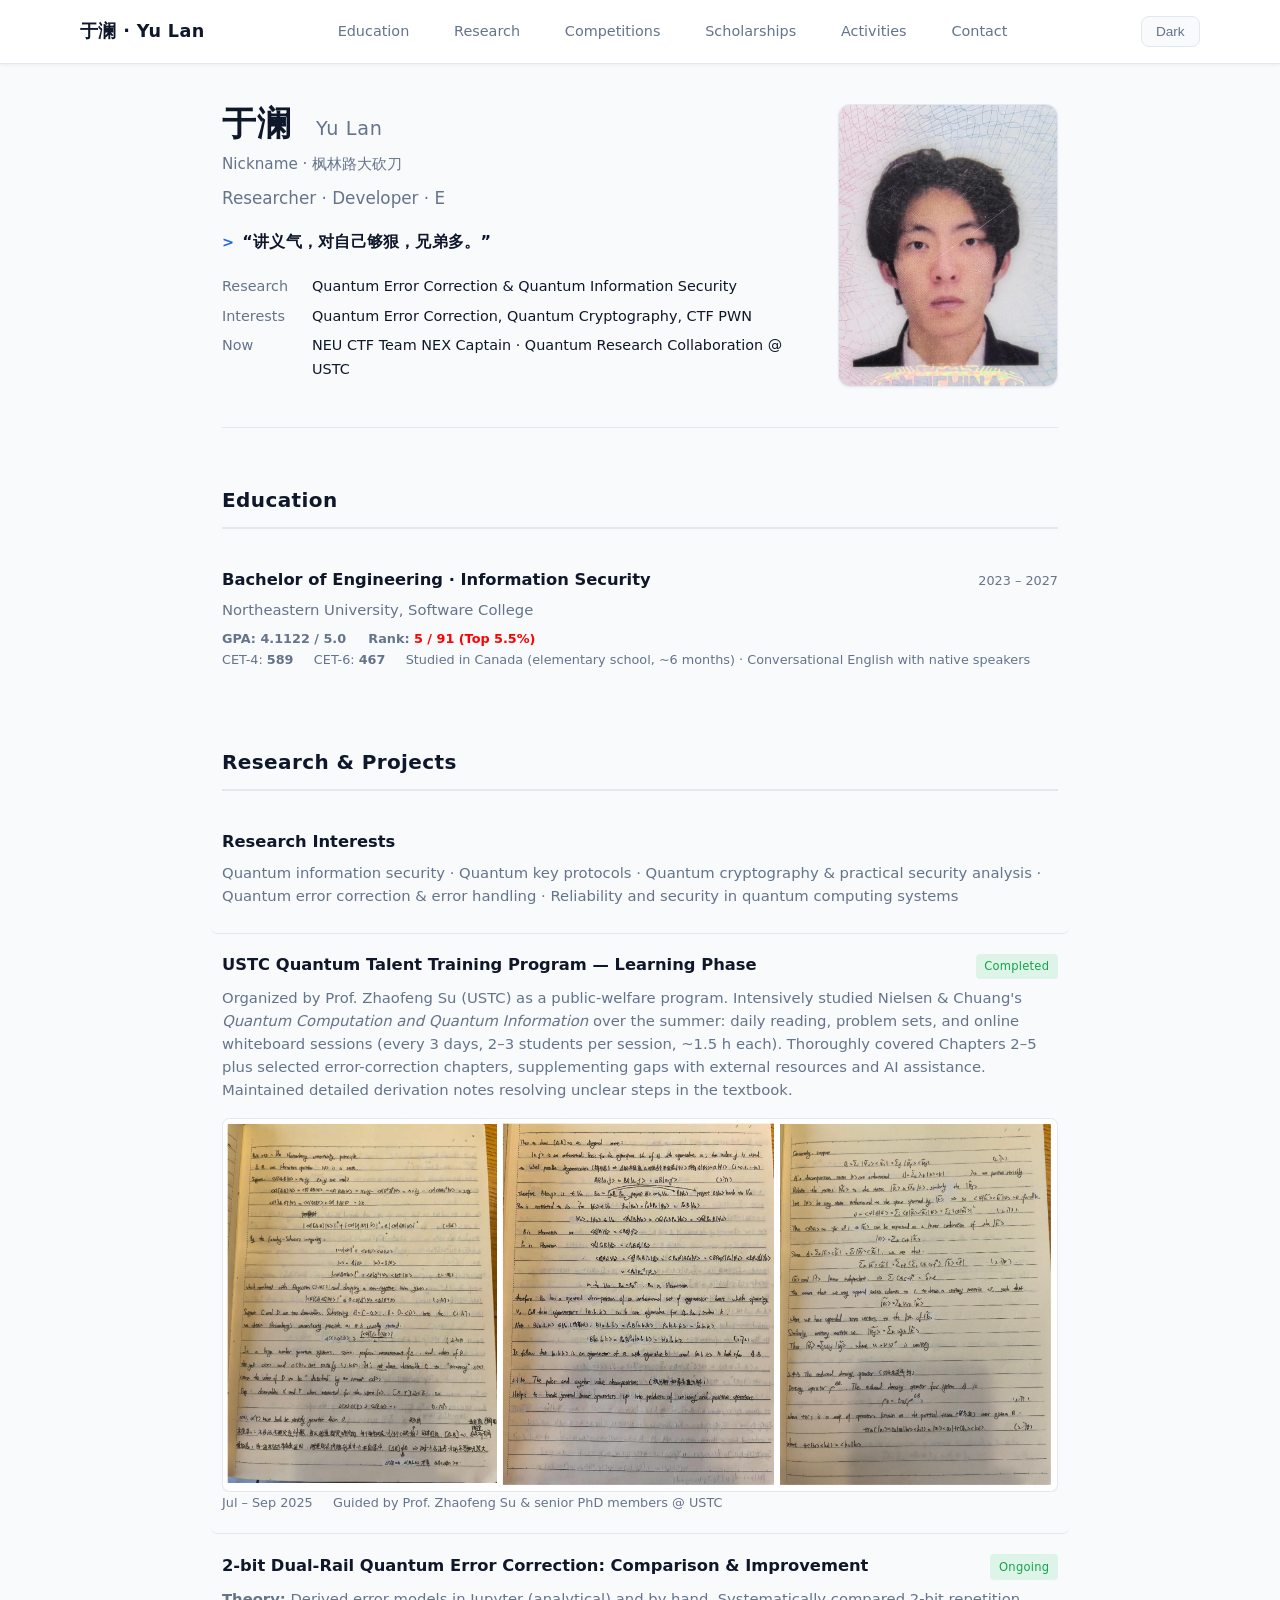
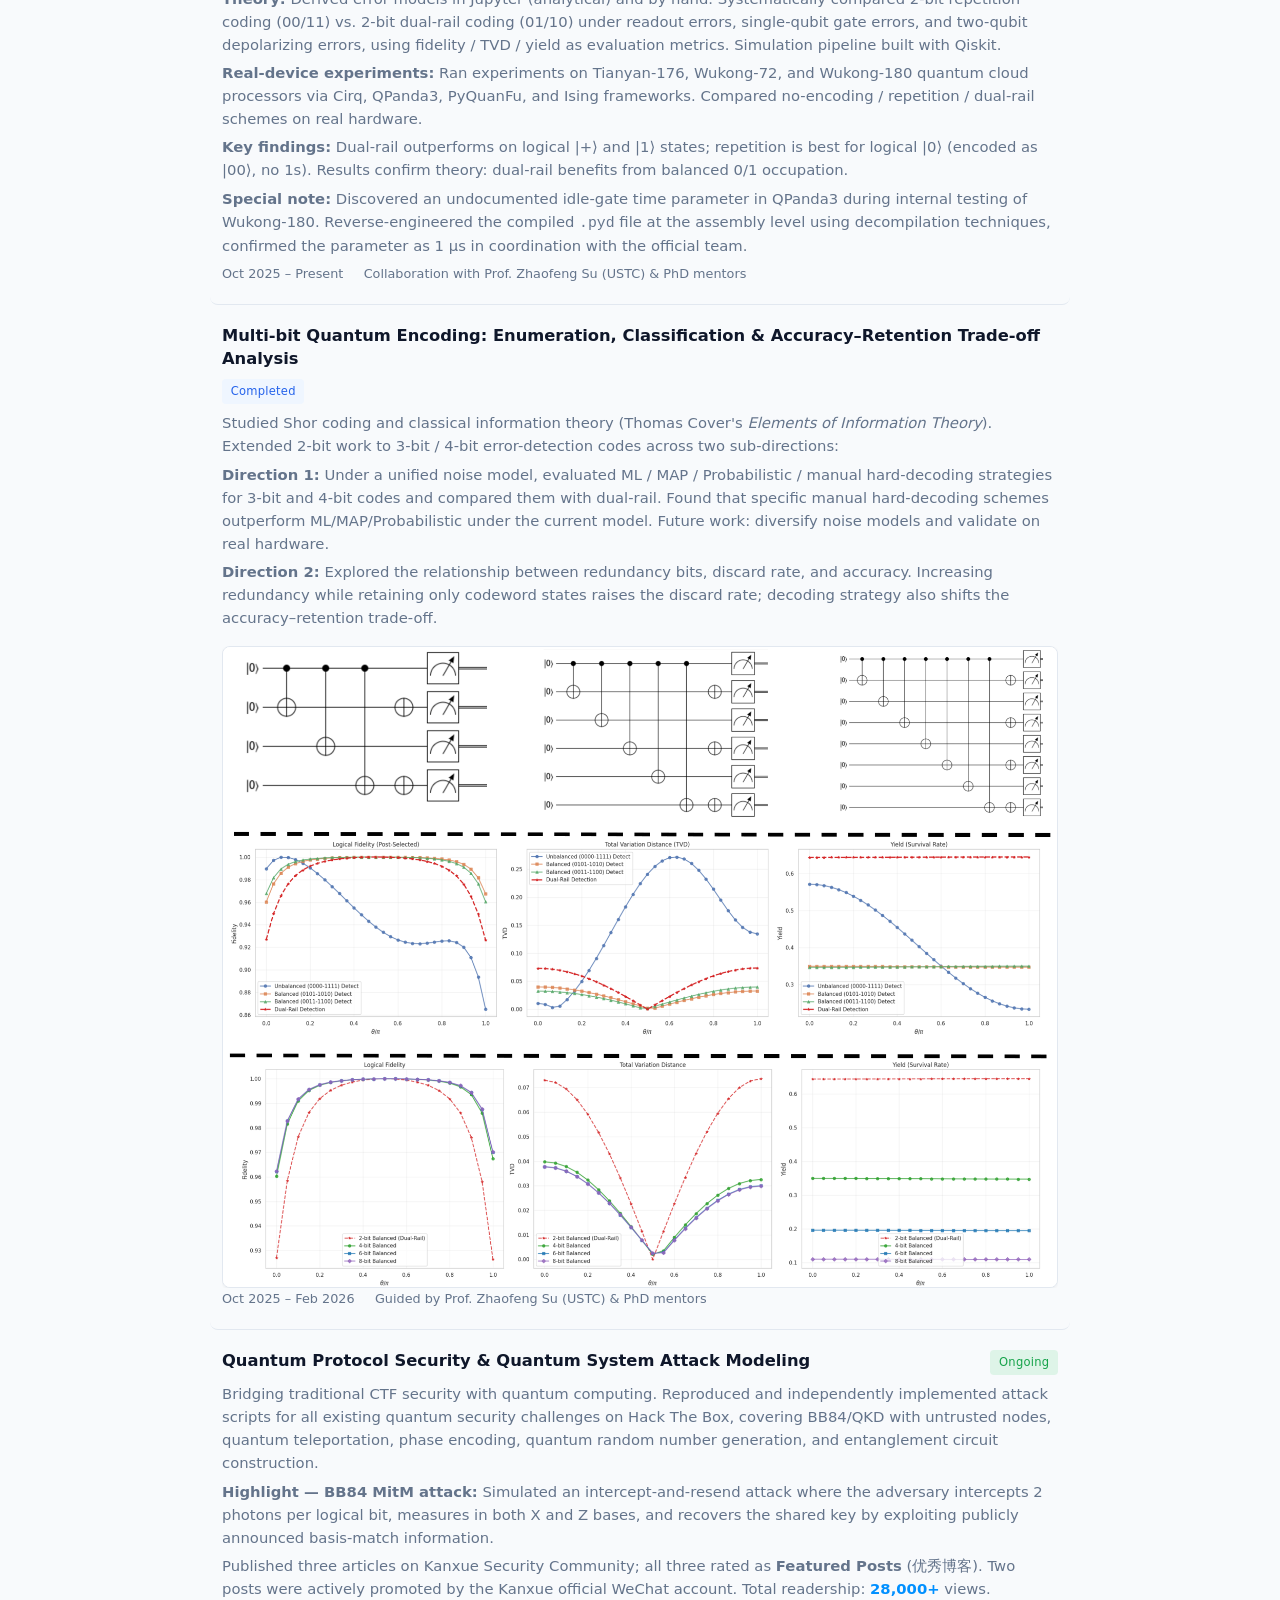
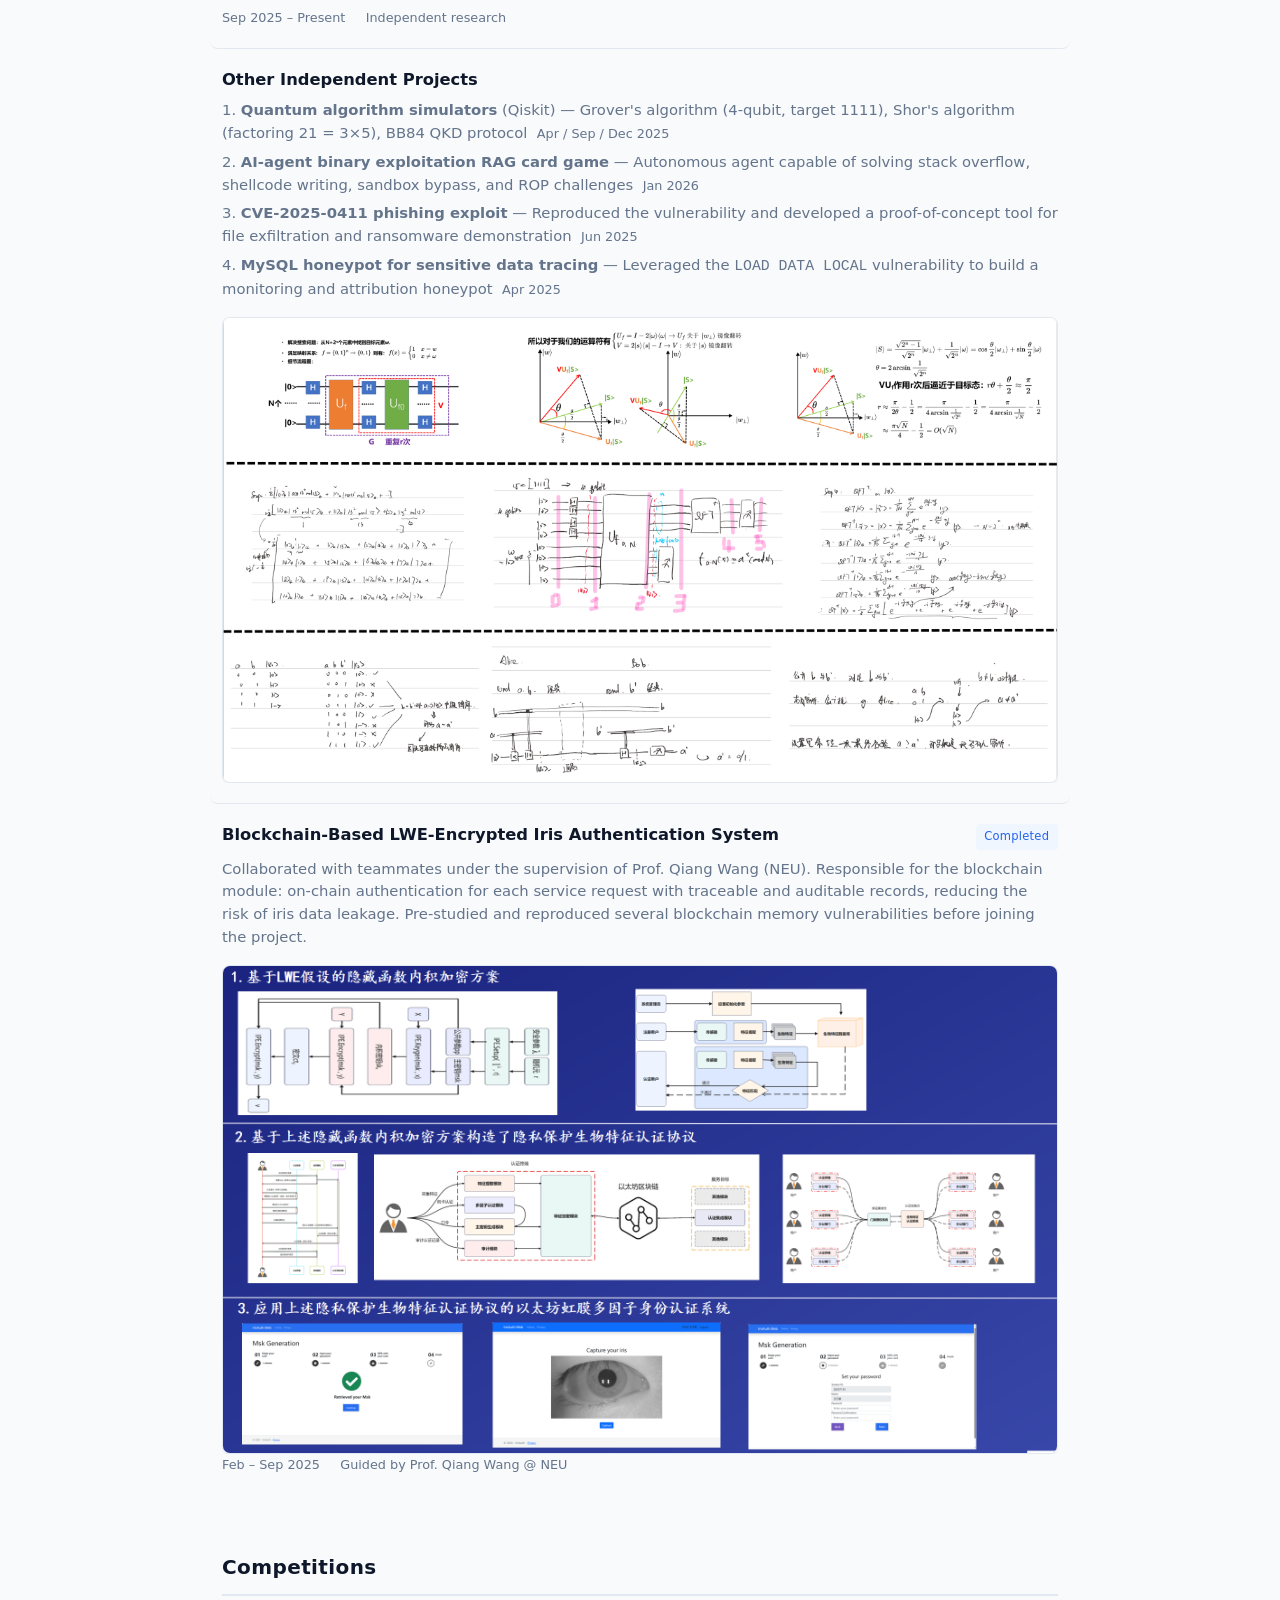
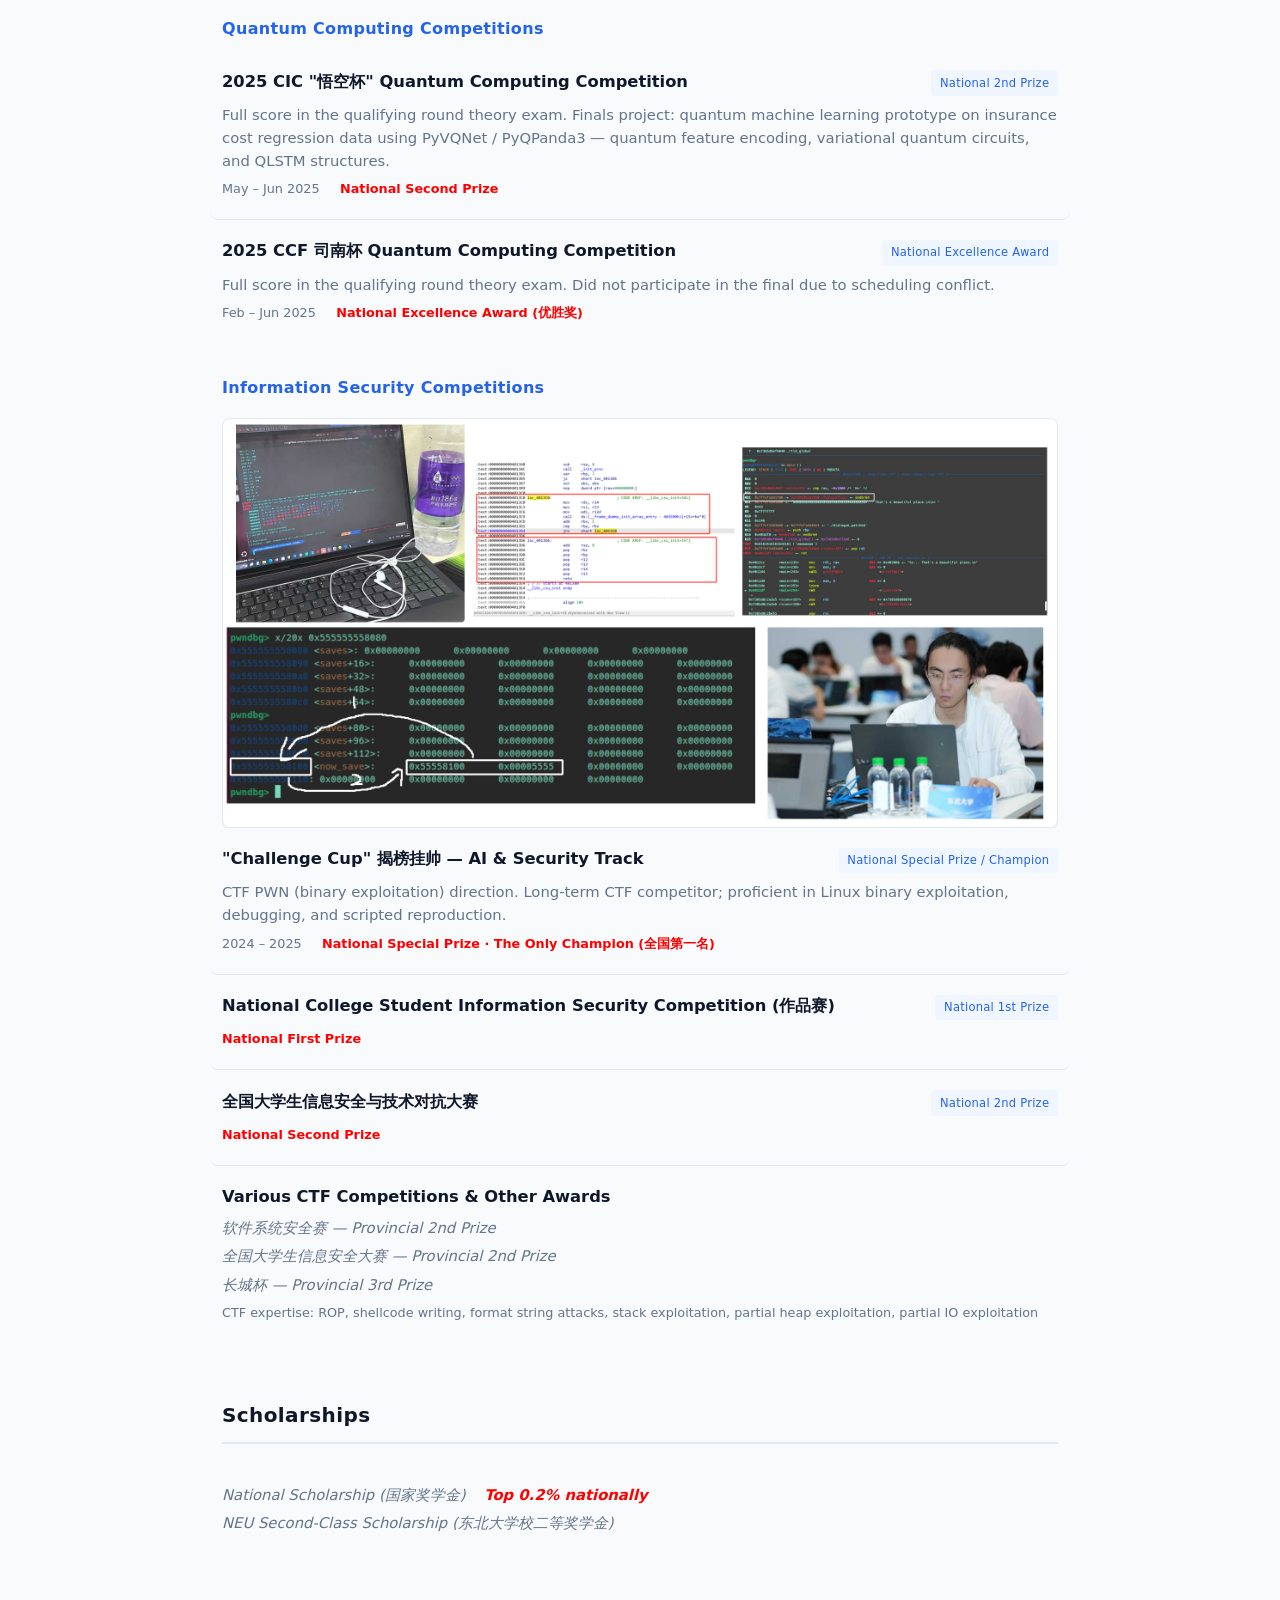
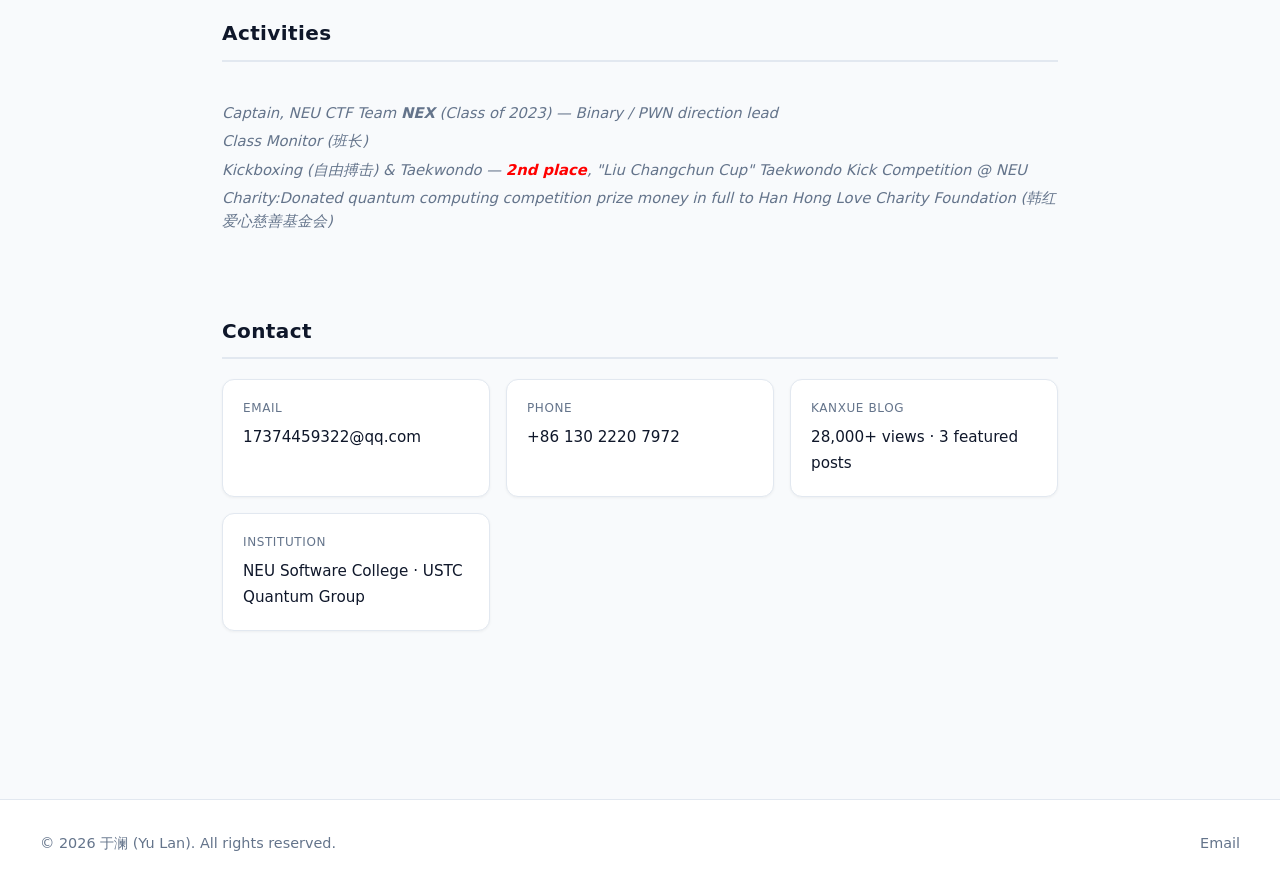
==== index.html @ d098b767 "Fix project image overflow" ====
<!DOCTYPE html>
<html lang="zh-CN" data-theme="light">
<head>
    <meta charset="UTF-8">
    <meta name="viewport" content="width=device-width, initial-scale=1.0">
    <title>Yu Lan | Academic Homepage</title>
    <link rel="stylesheet" href="styles.css?v=20260415-2">
</head>
<body>
    <nav class="site-nav">
        <div class="nav-inner">
            <a href="#home" class="nav-brand">于澜 · Yu Lan</a>
            <ul class="nav-links">
                <li><a href="#education" class="nav-link">Education</a></li>
                <li><a href="#research" class="nav-link">Research</a></li>
                <li><a href="#competitions" class="nav-link">Competitions</a></li>
                <li><a href="#scholarships" class="nav-link">Scholarships</a></li>
                <li><a href="#social" class="nav-link">Activities</a></li>
                <li><a href="#contact" class="nav-link">Contact</a></li>
            </ul>
            <button type="button" class="theme-toggle" aria-label="Toggle light/dark theme">Dark</button>
        </div>
    </nav>

    <main class="page">
        <!-- Hero -->
        <header id="home" class="hero">
            <div class="hero-inner">
                <div class="hero-text">
                    <h1 class="hero-name">于澜 &nbsp;<span style="font-size:1.2rem;font-weight:500;color:var(--muted);">Yu Lan</span></h1>
                    <p class="hero-alias">Nickname · 枫林路大砍刀</p>
                    <p class="hero-tagline" id="typewriter">Security Researcher · Quantum Enthusiast · CTF Player</p>
                    <p class="hero-quote">“讲义气，对自己够狠，兄弟多。”</p>
                    <dl class="hero-info">
                        <dt>Research</dt>
                        <dd>Quantum Error Correction &amp; Quantum Information Security</dd>
                        <dt>Interests</dt>
                        <dd>Quantum Error Correction, Quantum Cryptography, CTF PWN</dd>
                        <dt>Now</dt>
                        <dd>NEU CTF Team NEX Captain · Quantum Research Collaboration @ USTC</dd>
                    </dl>
                </div>
                <div class="hero-photo-wrap">
                    <img src="avatar.jpg" alt="Yu Lan portrait" class="hero-photo-img">
                </div>
            </div>
        </header>

        <!-- Education -->
        <section id="education" class="block">
            <h2 class="block-title">Education</h2>
            <div class="entry">
                <div class="entry-head">
                    <h3 class="entry-title">Bachelor of Engineering · Information Security</h3>
                    <span class="entry-date">2023 – 2027</span>
                </div>
                <p class="entry-org">Northeastern University, Software College</p>
                <p class="entry-meta" style="font-weight:bold">
                    GPA: 4.1122 / 5.0
                    &nbsp;&nbsp;&nbsp;
                    Rank: <span style="font-weight:bold;color:red;">5 / 91 (Top 5.5%)</span>
                </p>
                <p class="entry-meta">
                    CET-4: <span style="font-weight:bold;">589</span>
                    &nbsp;&nbsp;&nbsp;
                    CET-6: <span style="font-weight:bold;">467</span>
                    &nbsp;&nbsp;&nbsp;
                    Studied in Canada (elementary school, ~6 months) · Conversational English with native speakers
                </p>
            </div>
        </section>

        <!-- Research & Projects -->
        <section id="research" class="block">
            <h2 class="block-title">Research &amp; Projects</h2>

            <!-- Research interests strip -->
            <div class="entry">
                <div class="entry-head">
                    <h3 class="entry-title">Research Interests</h3>
                </div>
                <p class="entry-desc">
                    Quantum information security · Quantum key protocols · Quantum cryptography &amp; practical security analysis · Quantum error correction &amp; error handling · Reliability and security in quantum computing systems
                </p>
            </div>

            <!-- USTC learning phase -->
            <div class="entry">
                <div class="entry-head">
                    <h3 class="entry-title">USTC Quantum Talent Training Program — Learning Phase</h3>
                    <span class="entry-badge entry-badge-active">Completed</span>
                </div>
                <p class="entry-desc">
                    Organized by Prof. Zhaofeng Su (USTC) as a public-welfare program. Intensively studied Nielsen &amp; Chuang's <em>Quantum Computation and Quantum Information</em> over the summer: daily reading, problem sets, and online whiteboard sessions (every 3 days, 2–3 students per session, ~1.5 h each). Thoroughly covered Chapters 2–5 plus selected error-correction chapters, supplementing gaps with external resources and AI assistance. Maintained detailed derivation notes resolving unclear steps in the textbook.
                </p>
                <figure class="entry-figure">
                    <img src="ustc-learning-phase-notes.png" alt="USTC quantum talent training program study notes" loading="lazy">
                </figure>
                <p class="entry-meta">Jul – Sep 2025 &nbsp;&nbsp;&nbsp; Guided by Prof. Zhaofeng Su &amp; senior PhD members @ USTC</p>
            </div>

            <!-- 2-bit dual-rail -->
            <div class="entry">
                <div class="entry-head">
                    <h3 class="entry-title">2-bit Dual-Rail Quantum Error Correction: Comparison &amp; Improvement</h3>
                    <span class="entry-badge entry-badge-active">Ongoing</span>
                </div>
                <p class="entry-desc">
                    <strong>Theory:</strong> Derived error models in Jupyter (analytical) and by hand. Systematically compared 2-bit repetition coding (00/11) vs. 2-bit dual-rail coding (01/10) under readout errors, single-qubit gate errors, and two-qubit depolarizing errors, using fidelity / TVD / yield as evaluation metrics. Simulation pipeline built with Qiskit.
                </p>
                <p class="entry-desc">
                    <strong>Real-device experiments:</strong> Ran experiments on Tianyan-176, Wukong-72, and Wukong-180 quantum cloud processors via Cirq, QPanda3, PyQuanFu, and Ising frameworks. Compared no-encoding / repetition / dual-rail schemes on real hardware.
                </p>
                <p class="entry-desc">
                    <strong>Key findings:</strong> Dual-rail outperforms on logical |+⟩ and |1⟩ states; repetition is best for logical |0⟩ (encoded as |00⟩, no 1s). Results confirm theory: dual-rail benefits from balanced 0/1 occupation.
                </p>
                <p class="entry-desc">
                    <strong>Special note:</strong> Discovered an undocumented idle-gate time parameter in QPanda3 during internal testing of Wukong-180. Reverse-engineered the compiled <code>.pyd</code> file at the assembly level using decompilation techniques, confirmed the parameter as 1 µs in coordination with the official team.
                </p>
                <p class="entry-meta">Oct 2025 – Present &nbsp;&nbsp;&nbsp; Collaboration with Prof. Zhaofeng Su (USTC) &amp; PhD mentors</p>
            </div>

            <!-- Multi-bit encoding -->
            <div class="entry">
                <div class="entry-head">
                    <h3 class="entry-title">Multi-bit Quantum Encoding: Enumeration, Classification &amp; Accuracy–Retention Trade-off Analysis</h3>
                    <span class="entry-badge">Completed</span>
                </div>
                <p class="entry-desc">
                    Studied Shor coding and classical information theory (Thomas Cover's <em>Elements of Information Theory</em>). Extended 2-bit work to 3-bit / 4-bit error-detection codes across two sub-directions:
                </p>
                <p class="entry-desc">
                    <strong>Direction 1:</strong> Under a unified noise model, evaluated ML / MAP / Probabilistic / manual hard-decoding strategies for 3-bit and 4-bit codes and compared them with dual-rail. Found that specific manual hard-decoding schemes outperform ML/MAP/Probabilistic under the current model. Future work: diversify noise models and validate on real hardware.
                </p>
                <p class="entry-desc">
                    <strong>Direction 2:</strong> Explored the relationship between redundancy bits, discard rate, and accuracy. Increasing redundancy while retaining only codeword states raises the discard rate; decoding strategy also shifts the accuracy–retention trade-off.
                </p>
                <figure class="entry-figure">
                    <img src="multi-bit-quantum-encoding.png" alt="Multi-bit quantum encoding circuits and comparison plots" loading="lazy">
                </figure>
                <p class="entry-meta">Oct 2025 – Feb 2026 &nbsp;&nbsp;&nbsp; Guided by Prof. Zhaofeng Su (USTC) &amp; PhD mentors</p>
            </div>

            <!-- Quantum protocol security -->
            <div class="entry">
                <div class="entry-head">
                    <h3 class="entry-title">Quantum Protocol Security &amp; Quantum System Attack Modeling</h3>
                    <span class="entry-badge entry-badge-active">Ongoing</span>
                </div>
                <p class="entry-desc">
                    Bridging traditional CTF security with quantum computing. Reproduced and independently implemented attack scripts for all existing quantum security challenges on Hack The Box, covering BB84/QKD with untrusted nodes, quantum teleportation, phase encoding, quantum random number generation, and entanglement circuit construction.
                </p>
                <p class="entry-desc">
                    <strong>Highlight — BB84 MitM attack:</strong> Simulated an intercept-and-resend attack where the adversary intercepts 2 photons per logical bit, measures in both X and Z bases, and recovers the shared key by exploiting publicly announced basis-match information.
                </p>
                <p class="entry-desc">
                    Published three articles on Kanxue Security Community; all three rated as <strong>Featured Posts</strong> (优秀博客). Two posts were actively promoted by the Kanxue official WeChat account. Total readership: <span style="font-weight:bold;color:#0090ff;">28,000+</span> views.
                </p>
                <p class="entry-meta">Sep 2025 – Present &nbsp;&nbsp;&nbsp; Independent research</p>
            </div>

            <!-- Other small projects -->
            <div class="entry">
                <div class="entry-head">
                    <h3 class="entry-title">Other Independent Projects</h3>
                </div>
                <p class="entry-desc">
                    1. <strong>Quantum algorithm simulators</strong> (Qiskit) — Grover's algorithm (4-qubit, target 1111), Shor's algorithm (factoring 21 = 3×5), BB84 QKD protocol &nbsp;<span class="entry-meta">Apr / Sep / Dec 2025</span>
                </p>
                <p class="entry-desc">
                    2. <strong>AI-agent binary exploitation RAG card game</strong> — Autonomous agent capable of solving stack overflow, shellcode writing, sandbox bypass, and ROP challenges &nbsp;<span class="entry-meta">Jan 2026</span>
                </p>
                <p class="entry-desc">
                    3. <strong>CVE-2025-0411 phishing exploit</strong> — Reproduced the vulnerability and developed a proof-of-concept tool for file exfiltration and ransomware demonstration &nbsp;<span class="entry-meta">Jun 2025</span>
                </p>
                <p class="entry-desc">
                    4. <strong>MySQL honeypot for sensitive data tracing</strong> — Leveraged the <code>LOAD DATA LOCAL</code> vulnerability to build a monitoring and attribution honeypot &nbsp;<span class="entry-meta">Apr 2025</span>
                </p>
                <figure class="entry-figure">
                    <img src="6d1061a31cd0d21033e63f4f6020f9c7.png" alt="Quantum independent project notes and diagrams" loading="lazy">
                </figure>
            </div>

            <!-- LWE blockchain iris -->
            <div class="entry">
                <div class="entry-head">
                    <h3 class="entry-title">Blockchain-Based LWE-Encrypted Iris Authentication System</h3>
                    <span class="entry-badge">Completed</span>
                </div>
                <p class="entry-desc">
                    Collaborated with teammates under the supervision of Prof. Qiang Wang (NEU). Responsible for the blockchain module: on-chain authentication for each service request with traceable and auditable records, reducing the risk of iris data leakage. Pre-studied and reproduced several blockchain memory vulnerabilities before joining the project.
                </p>
                <figure class="entry-figure">
                    <img src="lwe-iris-authentication-system.png" alt="LWE-encrypted iris authentication system architecture and demo screens" loading="lazy">
                </figure>
                <p class="entry-meta">Feb – Sep 2025 &nbsp;&nbsp;&nbsp; Guided by Prof. Qiang Wang @ NEU</p>
            </div>
        </section>

        <!-- Competitions -->
        <section id="competitions" class="block">
            <h2 class="block-title">Competitions</h2>

            <div class="competition-group">
                <h3 class="group-title">Quantum Computing Competitions</h3>

                <div class="entry">
                    <div class="entry-head">
                        <h3 class="entry-title">2025 CIC "悟空杯" Quantum Computing Competition</h3>
                        <span class="entry-badge">National 2nd Prize</span>
                    </div>
                    <p class="entry-desc">Full score in the qualifying round theory exam. Finals project: quantum machine learning prototype on insurance cost regression data using PyVQNet / PyQPanda3 — quantum feature encoding, variational quantum circuits, and QLSTM structures.</p>
                    <p class="entry-meta">May – Jun 2025 &nbsp;&nbsp;&nbsp; <span style="font-weight:bold;color:red;">National Second Prize</span></p>
                </div>

                <div class="entry">
                    <div class="entry-head">
                        <h3 class="entry-title">2025 CCF 司南杯 Quantum Computing Competition</h3>
                        <span class="entry-badge">National Excellence Award</span>
                    </div>
                    <p class="entry-desc">Full score in the qualifying round theory exam. Did not participate in the final due to scheduling conflict.</p>
                    <p class="entry-meta">Feb – Jun 2025 &nbsp;&nbsp;&nbsp; <span style="font-weight:bold;color:red;">National Excellence Award (优胜奖)</span></p>
                </div>
            </div>

            <div class="competition-group">
                <h3 class="group-title">Information Security Competitions</h3>
                <figure class="entry-figure">
                    <img src="information-security-competitions.png" alt="Information security competitions and binary exploitation work" loading="lazy">
                </figure>

                <div class="entry">
                    <div class="entry-head">
                        <h3 class="entry-title">"Challenge Cup" 揭榜挂帅 — AI &amp; Security Track</h3>
                        <span class="entry-badge">National Special Prize / Champion</span>
                    </div>
                    <p class="entry-desc">CTF PWN (binary exploitation) direction. Long-term CTF competitor; proficient in Linux binary exploitation, debugging, and scripted reproduction.</p>
                    <p class="entry-meta">2024 – 2025 &nbsp;&nbsp;&nbsp; <span style="font-weight:bold;color:red;">National Special Prize · The Only Champion (全国第一名)</span></p>
                </div>

                <div class="entry">
                    <div class="entry-head">
                        <h3 class="entry-title">National College Student Information Security Competition (作品赛)</h3>
                        <span class="entry-badge">National 1st Prize</span>
                    </div>
                    <p class="entry-meta"><span style="font-weight:bold;color:red;">National First Prize</span></p>
                </div>

                <div class="entry">
                    <div class="entry-head">
                        <h3 class="entry-title">全国大学生信息安全与技术对抗大赛</h3>
                        <span class="entry-badge">National 2nd Prize</span>
                    </div>
                    <p class="entry-meta"><span style="font-weight:bold;color:red;">National Second Prize</span></p>
                </div>

                <div class="entry">
                    <div class="entry-head">
                        <h3 class="entry-title">Various CTF Competitions &amp; Other Awards</h3>
                    </div>
                    <p class="entry-desc placeholder">软件系统安全赛 — Provincial 2nd Prize</p>
                    <p class="entry-desc placeholder">全国大学生信息安全大赛 — Provincial 2nd Prize</p>
                    <p class="entry-desc placeholder">长城杯 — Provincial 3rd Prize</p>
                    <p class="entry-meta">CTF expertise: ROP, shellcode writing, format string attacks, stack exploitation, partial heap exploitation, partial IO exploitation</p>
                </div>
            </div>
        </section>

        <!-- Scholarships -->
        <section id="scholarships" class="block">
            <h2 class="block-title">Scholarships</h2>
            <div class="entry">
                <p class="entry-desc placeholder">National Scholarship (国家奖学金) &nbsp;&nbsp;&nbsp;<span style="font-weight:bold;color:red;">Top 0.2% nationally</span></p>
                <p class="entry-desc placeholder">NEU Second-Class Scholarship (东北大学校二等奖学金)</p>
            </div>
        </section>

        <!-- Activities -->
        <section id="social" class="block">
            <h2 class="block-title">Activities</h2>
            <div class="entry">
                <p class="entry-desc placeholder">Captain, NEU CTF Team <strong>NEX</strong> (Class of 2023) — Binary / PWN direction lead</p>
                <p class="entry-desc placeholder">Class Monitor (班长)</p>
                <p class="entry-desc placeholder">Kickboxing (自由搏击) &amp; Taekwondo — <span style="font-weight:bold;color:red;">2nd place</span>, "Liu Changchun Cup" Taekwondo Kick Competition @ NEU</p>
                <p class="entry-desc placeholder">Charity:Donated quantum computing competition prize money in full to Han Hong Love Charity Foundation (韩红爱心慈善基金会)</p>
            </div>
        </section>

        <!-- Contact -->
        <section id="contact" class="block">
            <h2 class="block-title">Contact</h2>
            <div class="contact-grid">
                <a href="mailto:17374459322@qq.com" class="contact-card">
                    <span class="contact-label">Email</span>
                    <span class="contact-value">17374459322@qq.com</span>
                </a>
                <a href="tel:+8613022207972" class="contact-card">
                    <span class="contact-label">Phone</span>
                    <span class="contact-value">+86 130 2220 7972</span>
                </a>
                <a href="https://bbs.kanxue.com/homepage-1008959.htm" target="_blank" rel="noopener noreferrer" class="contact-card">
                    <span class="contact-label">Kanxue Blog</span>
                    <span class="contact-value">28,000+ views · 3 featured posts</span>
                </a>
                <div class="contact-card">
                    <span class="contact-label">Institution</span>
                    <span class="contact-value">NEU Software College · USTC Quantum Group</span>
                </div>
            </div>
        </section>
    </main>

    <footer class="site-footer">
        <div class="footer-inner">
            <p>&copy; 2026 于澜 (Yu Lan). All rights reserved.</p>
            <div class="footer-links">
                <a href="mailto:17374459322@qq.com" title="Email">Email</a>
            </div>
        </div>
    </footer>

    <script src="effects.js"></script>
</body>
</html>
---- styles.css ----
/* ============================================
   Tinghe Zhang — Pro Academic Homepage
   Light / Dark theme
   ============================================ */

*,
*::before,
*::after {
    box-sizing: border-box;
    margin: 0;
    padding: 0;
}

:root {
    --font-sans: system-ui, -apple-system, BlinkMacSystemFont, "Segoe UI", sans-serif;
    --font-mono: ui-monospace, SFMono-Regular, Menlo, Monaco, Consolas, monospace;

    --bg: #f8fafc;
    --surface: #ffffff;
    --border: #e2e8f0;
    --text: #0f172a;
    --muted: #64748b;
    --accent: #2563eb;
    --accent-bg: #eff6ff;

    --nav-h: 64px;
    --max-w: 900px;
    --nav-max-w: 1200px;
    --radius: 12px;
    --radius-sm: 8px;
    --ease: 0.2s ease;
    --shadow-sm: 0 1px 3px rgba(0, 0, 0, 0.05);
    --shadow-nav: 0 1px 4px rgba(0, 0, 0, 0.06);
    --space-section: 3.5rem;
    --space-block: 1.5rem;
}

[data-theme="dark"] {
    --bg: #0f172a;
    --surface: #1e293b;
    --border: #334155;
    --text: #f1f5f9;
    --muted: #94a3b8;
    --accent: #60a5fa;
    --accent-bg: rgba(59, 130, 246, 0.15);
    --shadow-sm: 0 1px 2px rgba(0, 0, 0, 0.2);
    --shadow-nav: 0 1px 3px rgba(0, 0, 0, 0.25);
}

html {
    scroll-behavior: smooth;
}

body {
    font-family: var(--font-sans);
    background: var(--bg);
    color: var(--text);
    line-height: 1.65;
    -webkit-font-smoothing: antialiased;
    min-height: 100vh;
    transition: background-color 0.25s ease, color 0.25s ease;
}

a {
    color: var(--accent);
    text-decoration: none;
    transition: color var(--ease);
}
a:hover {
    text-decoration: underline;
}
a:focus-visible {
    outline: 2px solid var(--accent);
    outline-offset: 2px;
}

/* ----- Nav: full-width bar, single row ----- */
.site-nav {
    position: fixed;
    top: 0;
    left: 0;
    right: 0;
    height: var(--nav-h);
    background: var(--surface);
    border-bottom: 1px solid var(--border);
    box-shadow: var(--shadow-nav);
    z-index: 1000;
}

.nav-inner {
    max-width: var(--nav-max-w);
    margin: 0 auto;
    padding: 0 2.5rem;
    height: 100%;
    display: flex;
    align-items: center;
    justify-content: space-between;
    gap: 2rem;
}

.nav-brand {
    font-weight: 600;
    font-size: 1.1rem;
    color: var(--text);
    letter-spacing: 0.02em;
    transition: color var(--ease);
    white-space: nowrap;
}
.nav-brand:hover {
    text-decoration: none;
    color: var(--accent);
}
.nav-brand:focus-visible {
    outline: 2px solid var(--accent);
    outline-offset: 2px;
}

.nav-links {
    display: flex;
    flex-wrap: nowrap;
    align-items: center;
    gap: 0.25rem 2rem;
    list-style: none;
    font-size: 0.9rem;
}

.nav-link {
    color: var(--muted);
    padding: 0.5rem 0.4rem;
    border-radius: var(--radius-sm);
    transition: color var(--ease), background var(--ease);
    white-space: nowrap;
}
.nav-link:hover,
.nav-link.active {
    color: var(--accent);
    text-decoration: none;
}
.nav-link:hover {
    background: var(--accent-bg);
}
.nav-link:focus-visible {
    outline: 2px solid var(--accent);
    outline-offset: 2px;
}

.theme-toggle {
    padding: 0.45rem 0.9rem;
    font-size: 0.85rem;
    font-weight: 500;
    color: var(--muted);
    background: var(--bg);
    border: 1px solid var(--border);
    border-radius: var(--radius-sm);
    cursor: pointer;
    transition: color var(--ease), border-color var(--ease), background var(--ease);
    white-space: nowrap;
}
.theme-toggle:hover {
    color: var(--accent);
    border-color: var(--accent);
    background: var(--accent-bg);
}
.theme-toggle:focus-visible {
    outline: 2px solid var(--accent);
    outline-offset: 2px;
}

/* ----- Page: wider content, more air ----- */
.page {
    max-width: var(--max-w);
    margin: 0 auto;
    padding: calc(var(--nav-h) + 2.5rem) 2rem 4rem;
}

/* ----- Hero ----- */
.hero {
    margin-bottom: var(--space-section);
    padding-bottom: 2.5rem;
    border-bottom: 1px solid var(--border);
}

.hero-inner {
    display: grid;
    grid-template-columns: 1fr auto;
    gap: 2.5rem;
    align-items: start;
}

.hero-name {
    font-size: 2.1rem;
    font-weight: 700;
    letter-spacing: 0.02em;
    margin-bottom: 0.5rem;
    line-height: 1.2;
}

.hero-alias {
    font-size: 0.95rem;
    color: var(--muted);
    margin-bottom: 0.5rem;
}

.hero-tagline {
    font-size: 1.05rem;
    color: var(--muted);
    margin-bottom: 1rem;
    min-height: 1.6em;
}

.hero-quote {
    display: flex;
    align-items: center;
    gap: 0.5rem;
    width: fit-content;
    max-width: 100%;
    font-size: 1rem;
    color: var(--text);
    font-weight: 600;
    font-style: normal;
    margin-bottom: 1.25rem;
    line-height: 1.65;
    letter-spacing: 0.015em;
}

.hero-quote::before {
    content: ">";
    color: var(--accent);
    font-size: 0.9rem;
    line-height: 1;
    flex-shrink: 0;
}

.hero-info {
    font-size: 0.9rem;
    display: grid;
    gap: 0.35rem 1.5rem;
    grid-template-columns: auto 1fr;
}
.hero-info dt {
    color: var(--muted);
    font-weight: 500;
}
.hero-info dd {
    margin: 0;
}

.hero-photo-wrap {
    width: 100%;
    max-width: 220px;
    border-radius: var(--radius);
    overflow: hidden;
    border: 1px solid var(--border);
    background: var(--surface);
    box-shadow: var(--shadow-sm);
    transition: border-color var(--ease), box-shadow var(--ease);
}
.hero-photo-wrap:hover {
    border-color: var(--accent);
    box-shadow: 0 4px 12px rgba(37, 99, 235, 0.1);
}
[data-theme="dark"] .hero-photo-wrap:hover {
    box-shadow: 0 4px 16px rgba(0, 0, 0, 0.35);
}

.hero-photo-img {
    display: block;
    max-width: 100%;
    width: auto;
    height: auto;
    object-fit: contain;
    vertical-align: middle;
}

/* ----- Blocks ----- */
.block {
    margin-bottom: var(--space-section);
}

.block-title {
    font-size: 1.25rem;
    font-weight: 600;
    letter-spacing: 0.02em;
    color: var(--text);
    margin-bottom: 1.25rem;
    padding-bottom: 0.6rem;
    border-bottom: 2px solid var(--border);
}

.competition-group {
    margin-bottom: 2rem;
}

.competition-group:last-child {
    margin-bottom: 0;
}

.group-title {
    font-size: 1rem;
    font-weight: 600;
    color: var(--accent);
    margin-bottom: 0.5rem;
    letter-spacing: 0.02em;
}

.competition-group .entry:last-of-type {
    border-bottom: none;
}

/* ----- Entry ----- */
.entry {
    padding: 1.25rem 0;
    border-bottom: 1px solid var(--border);
    transition: background var(--ease);
    margin: 0 -0.75rem;
    padding-left: 0.75rem;
    padding-right: 0.75rem;
    border-radius: var(--radius-sm);
}
.entry:hover {
    background: var(--accent-bg);
}
.entry:last-child {
    border-bottom: none;
}

.entry-head {
    display: flex;
    flex-wrap: wrap;
    align-items: baseline;
    justify-content: space-between;
    gap: 0.5rem;
    margin-bottom: 0.5rem;
}

.entry-title {
    font-size: 1.02rem;
    font-weight: 600;
    color: var(--text);
    line-height: 1.4;
}

.entry-date {
    font-size: 0.8rem;
    color: var(--muted);
    white-space: nowrap;
}

.entry-badge {
    font-size: 0.72rem;
    padding: 0.2rem 0.55rem;
    border-radius: 4px;
    background: var(--accent-bg);
    color: var(--accent);
    font-weight: 500;
    letter-spacing: 0.02em;
}
.entry-badge-active {
    background: rgba(34, 197, 94, 0.12);
    color: #16a34a;
}
[data-theme="dark"] .entry-badge-active {
    color: #4ade80;
}

.entry-org,
.entry-desc {
    font-size: 0.925rem;
    color: var(--muted);
    margin-bottom: 0.35rem;
    line-height: 1.55;
}

.entry-meta {
    font-size: 0.8rem;
    color: var(--muted);
}

.entry-desc.placeholder {
    color: var(--muted);
    font-style: italic;
}

.entry-figure {
    margin-top: 1rem;
    max-width: 100%;
    overflow: hidden;
}

.entry-figure img {
    display: block;
    width: 100%;
    max-width: 100%;
    height: auto;
    object-fit: contain;
    border: 1px solid var(--border);
    border-radius: var(--radius-sm);
    box-shadow: var(--shadow-sm);
    background: var(--surface);
}

/* ----- Paper ----- */
.paper {
    padding: 1.5rem 0;
    border-bottom: 1px solid var(--border);
    margin: 0 -0.75rem;
    padding-left: 0.75rem;
    padding-right: 0.75rem;
    border-radius: var(--radius-sm);
    transition: background var(--ease);
}
.paper:hover {
    background: var(--accent-bg);
}
.paper:last-child {
    border-bottom: none;
}

.paper-title {
    font-size: 1rem;
    font-weight: 600;
    margin-bottom: 0.5rem;
    line-height: 1.45;
    color: var(--text);
}

.paper-authors {
    font-size: 0.875rem;
    color: var(--muted);
    margin-bottom: 0.3rem;
    line-height: 1.5;
}

.paper-venue {
    font-size: 0.825rem;
    color: var(--muted);
    margin-bottom: 0.75rem;
}

.paper-figures {
    display: flex;
    flex-wrap: wrap;
    gap: 0.75rem;
    margin-bottom: 0.75rem;
}
.paper-figures img {
    display: block;
    max-width: 100%;
    height: auto;
    border-radius: var(--radius-sm);
    border: 1px solid var(--border);
    box-shadow: var(--shadow-sm);
}

.paper-links {
    display: flex;
    flex-wrap: wrap;
    gap: 0.5rem;
}

.btn {
    display: inline-block;
    padding: 0.3rem 0.7rem;
    font-size: 0.8rem;
    font-weight: 500;
    color: var(--accent);
    background: var(--accent-bg);
    border: 1px solid var(--border);
    border-radius: var(--radius-sm);
    transition: border-color var(--ease), background var(--ease), color var(--ease);
}
.btn:hover {
    text-decoration: none;
    border-color: var(--accent);
    background: var(--accent);
    color: var(--surface);
}
.btn:focus-visible {
    outline: 2px solid var(--accent);
    outline-offset: 2px;
}

/* ----- Contact ----- */
.contact-grid {
    display: grid;
    grid-template-columns: repeat(auto-fit, minmax(200px, 1fr));
    gap: 1rem;
}

.contact-card {
    display: block;
    padding: 1.2rem 1.25rem;
    background: var(--surface);
    border: 1px solid var(--border);
    border-radius: var(--radius);
    box-shadow: var(--shadow-sm);
    transition: border-color var(--ease), background var(--ease), transform var(--ease), box-shadow var(--ease);
}
.contact-card:hover {
    border-color: var(--accent);
    background: var(--accent-bg);
    text-decoration: none;
    transform: translateY(-1px);
    box-shadow: 0 2px 8px rgba(37, 99, 235, 0.1);
}
[data-theme="dark"] .contact-card:hover {
    box-shadow: 0 2px 12px rgba(0, 0, 0, 0.25);
}
@media (prefers-reduced-motion: reduce) {
    .contact-card:hover {
        transform: none;
    }
}
.contact-card:focus-visible {
    outline: 2px solid var(--accent);
    outline-offset: 2px;
}

.contact-label {
    display: block;
    font-size: 0.75rem;
    color: var(--muted);
    text-transform: uppercase;
    letter-spacing: 0.05em;
    margin-bottom: 0.3rem;
}

.contact-value {
    font-size: 0.95rem;
    color: var(--text);
    font-weight: 500;
}

/* ----- Footer ----- */
.site-footer {
    margin-top: 3rem;
    padding: 2rem 2rem;
    border-top: 1px solid var(--border);
    font-size: 0.9rem;
    color: var(--muted);
    background: var(--surface);
}

.footer-inner {
    max-width: var(--nav-max-w);
    margin: 0 auto;
    display: flex;
    flex-wrap: wrap;
    align-items: center;
    justify-content: space-between;
    gap: 1rem;
}

.footer-links {
    display: flex;
    gap: 1.25rem;
}
.footer-links a {
    color: var(--muted);
    transition: color var(--ease);
}
.footer-links a:hover {
    color: var(--accent);
}

/* ----- Responsive ----- */
@media (max-width: 900px) {
    .nav-inner {
        padding: 0 1.5rem;
        gap: 1rem;
    }
    .nav-links {
        flex-wrap: wrap;
        gap: 0.25rem 1rem;
    }
}

@media (max-width: 640px) {
    .nav-inner {
        padding: 0 1.25rem;
    }
    .nav-links {
        display: none;
    }

    .page {
        padding-left: 1.25rem;
        padding-right: 1.25rem;
        padding-bottom: 3rem;
    }

    .hero {
        margin-bottom: 2.5rem;
        padding-bottom: 2rem;
    }
    .hero-inner {
        grid-template-columns: 1fr;
        gap: 1.5rem;
    }
    .hero-name {
        font-size: 1.75rem;
    }
    .hero-photo-wrap {
        max-width: 180px;
    }

    .block {
        margin-bottom: 2.5rem;
    }
    .block-title {
        font-size: 1.15rem;
        margin-bottom: 1rem;
    }
}
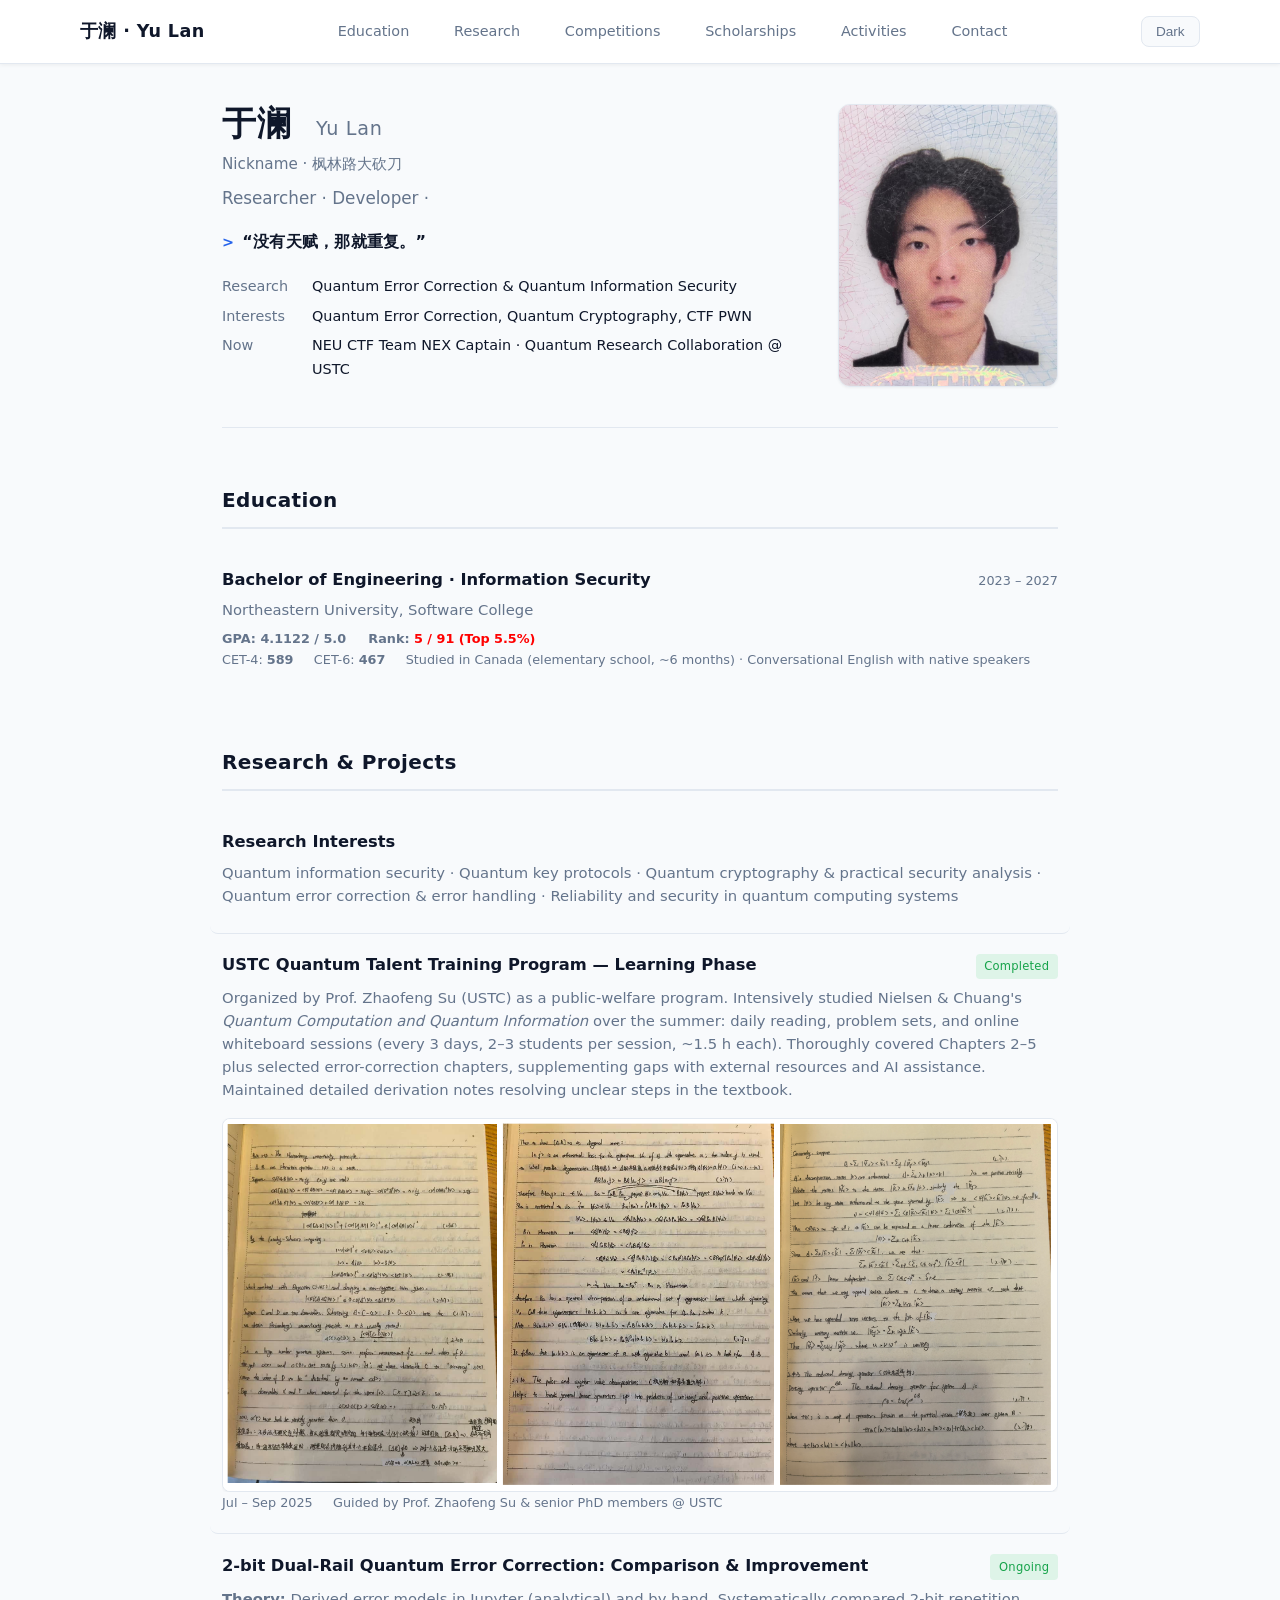
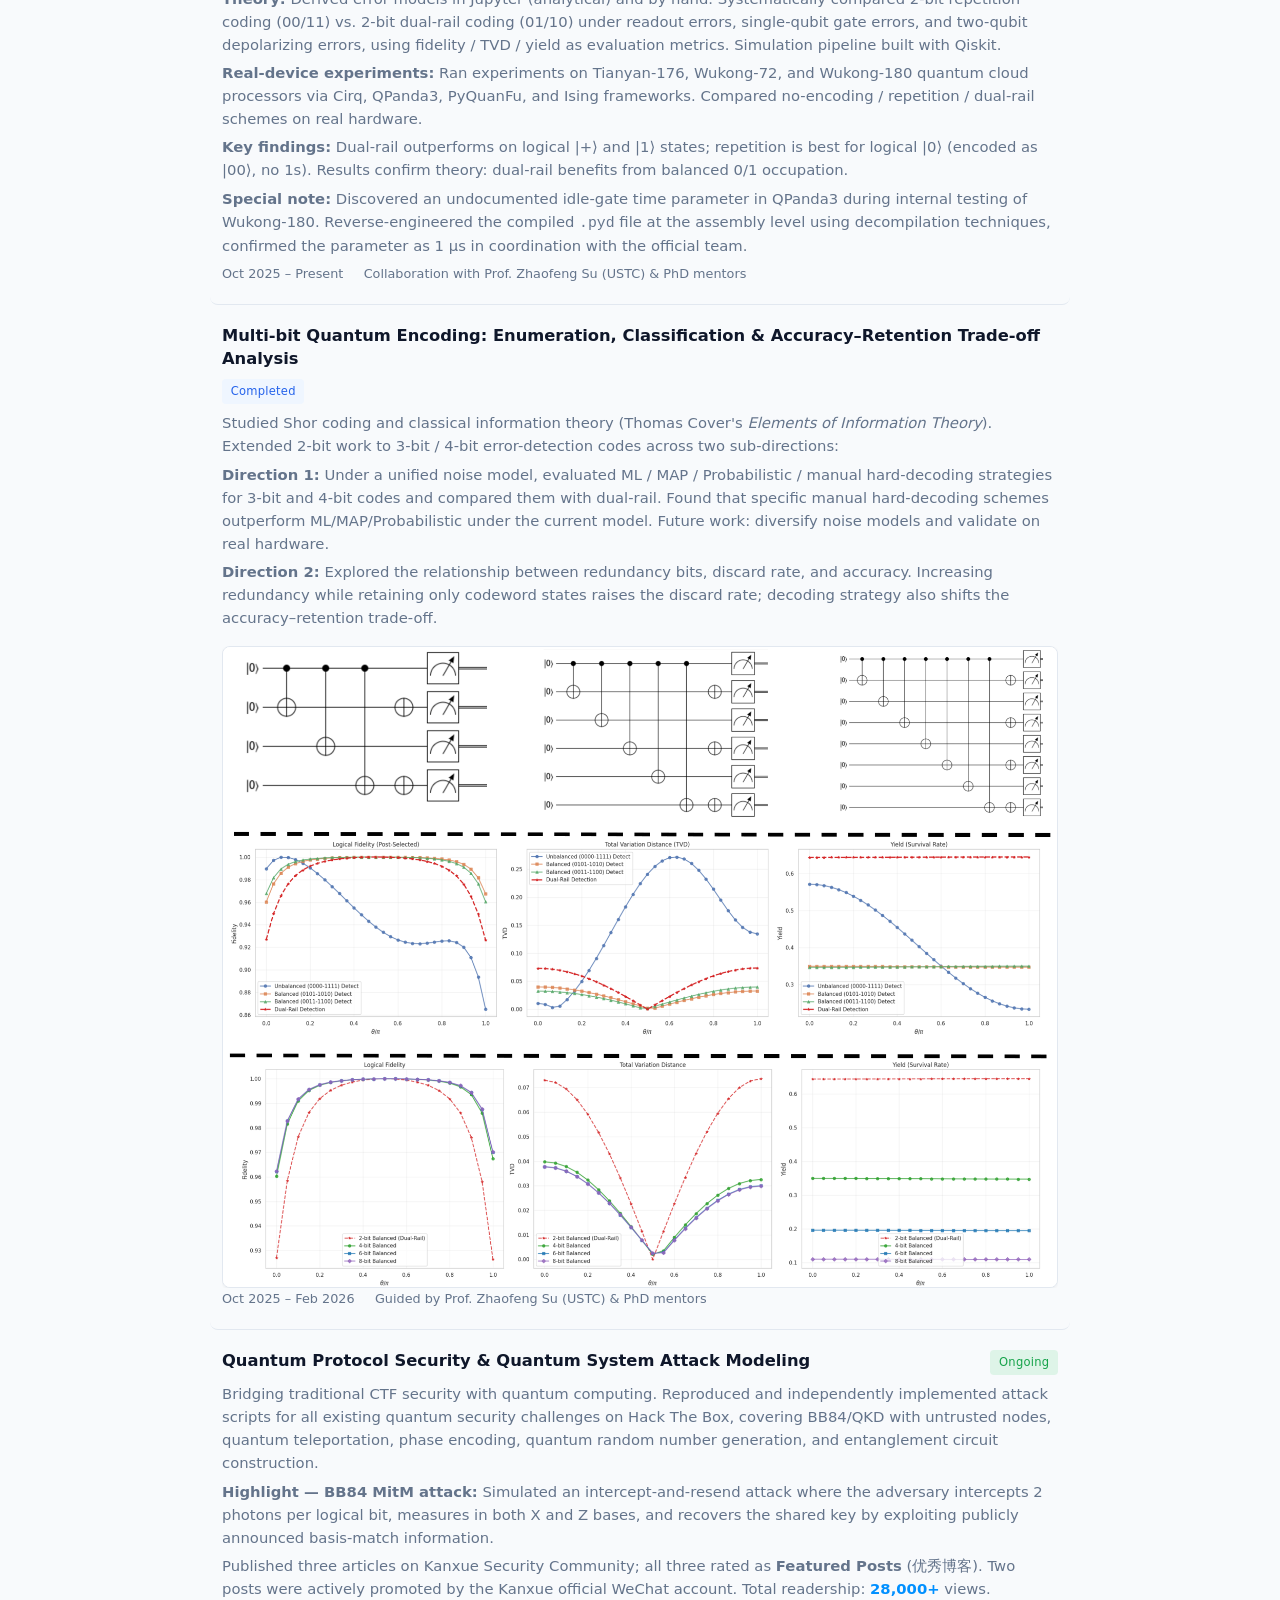
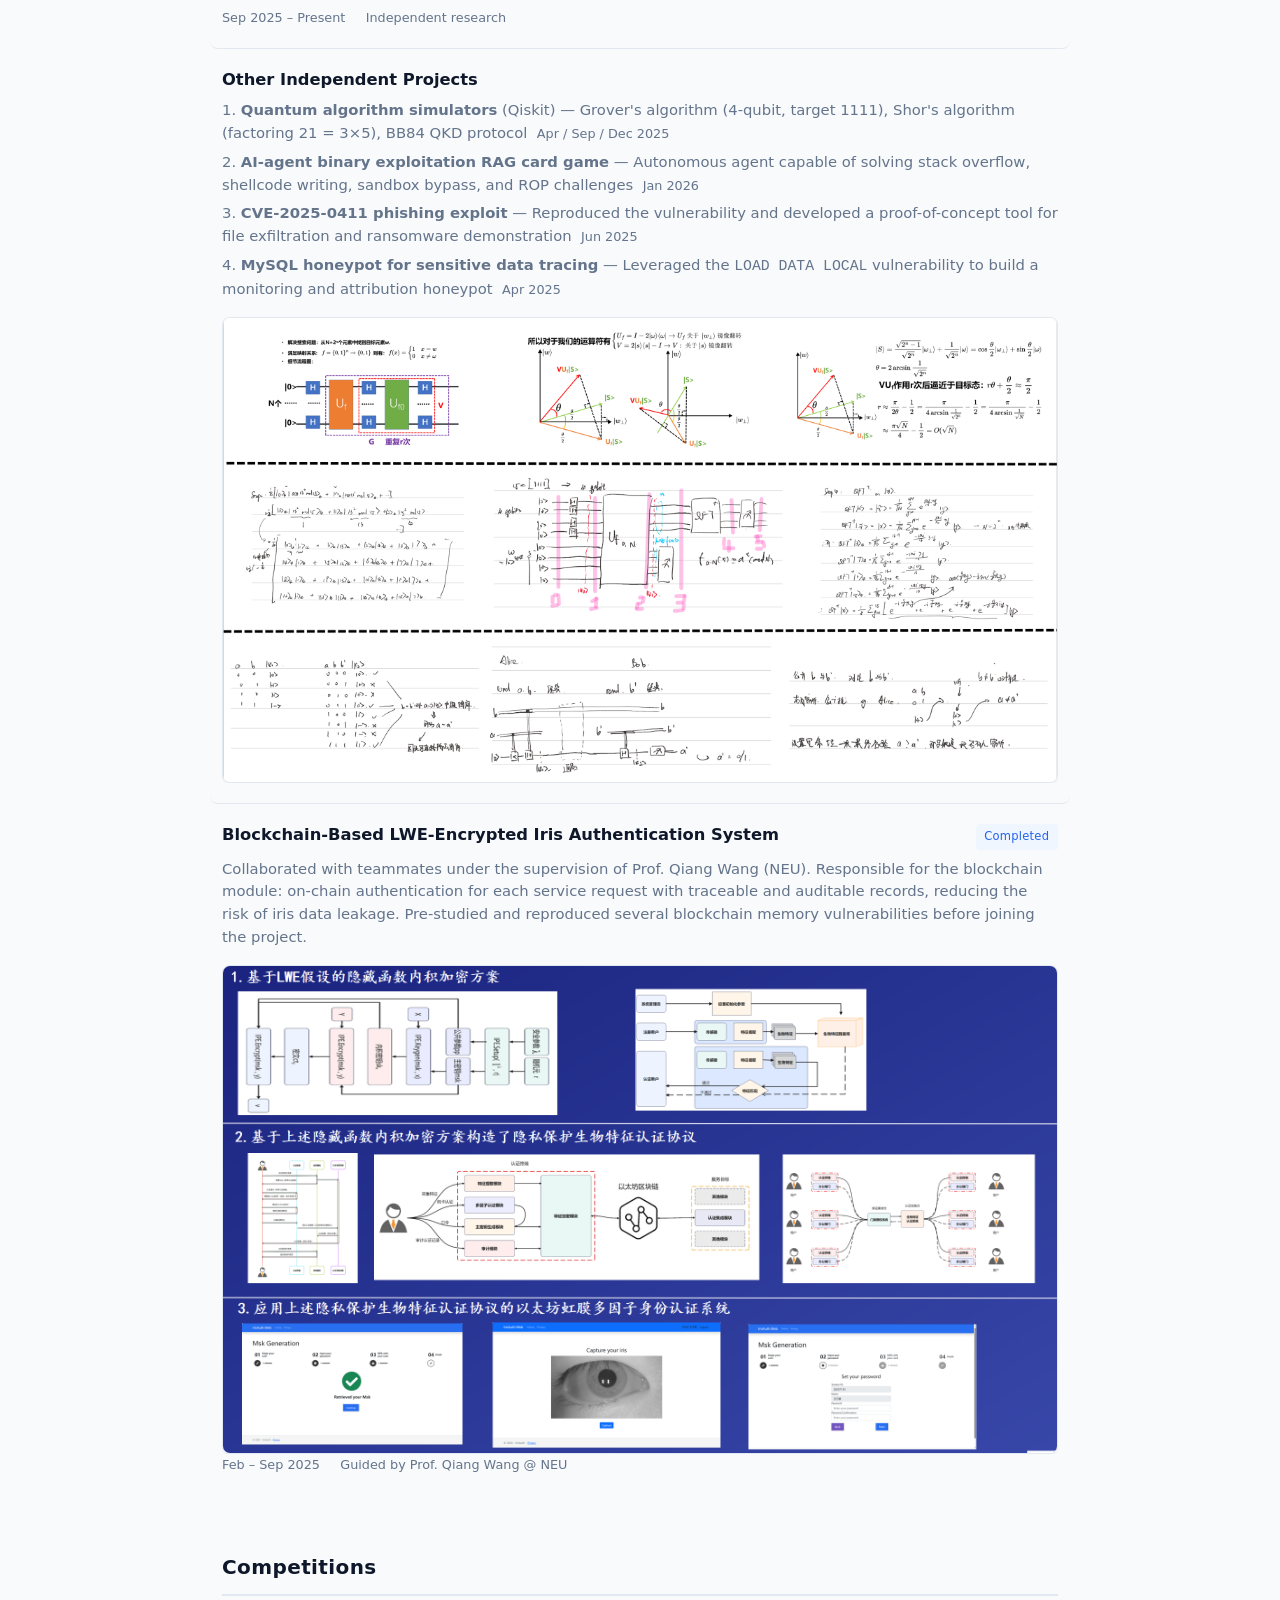
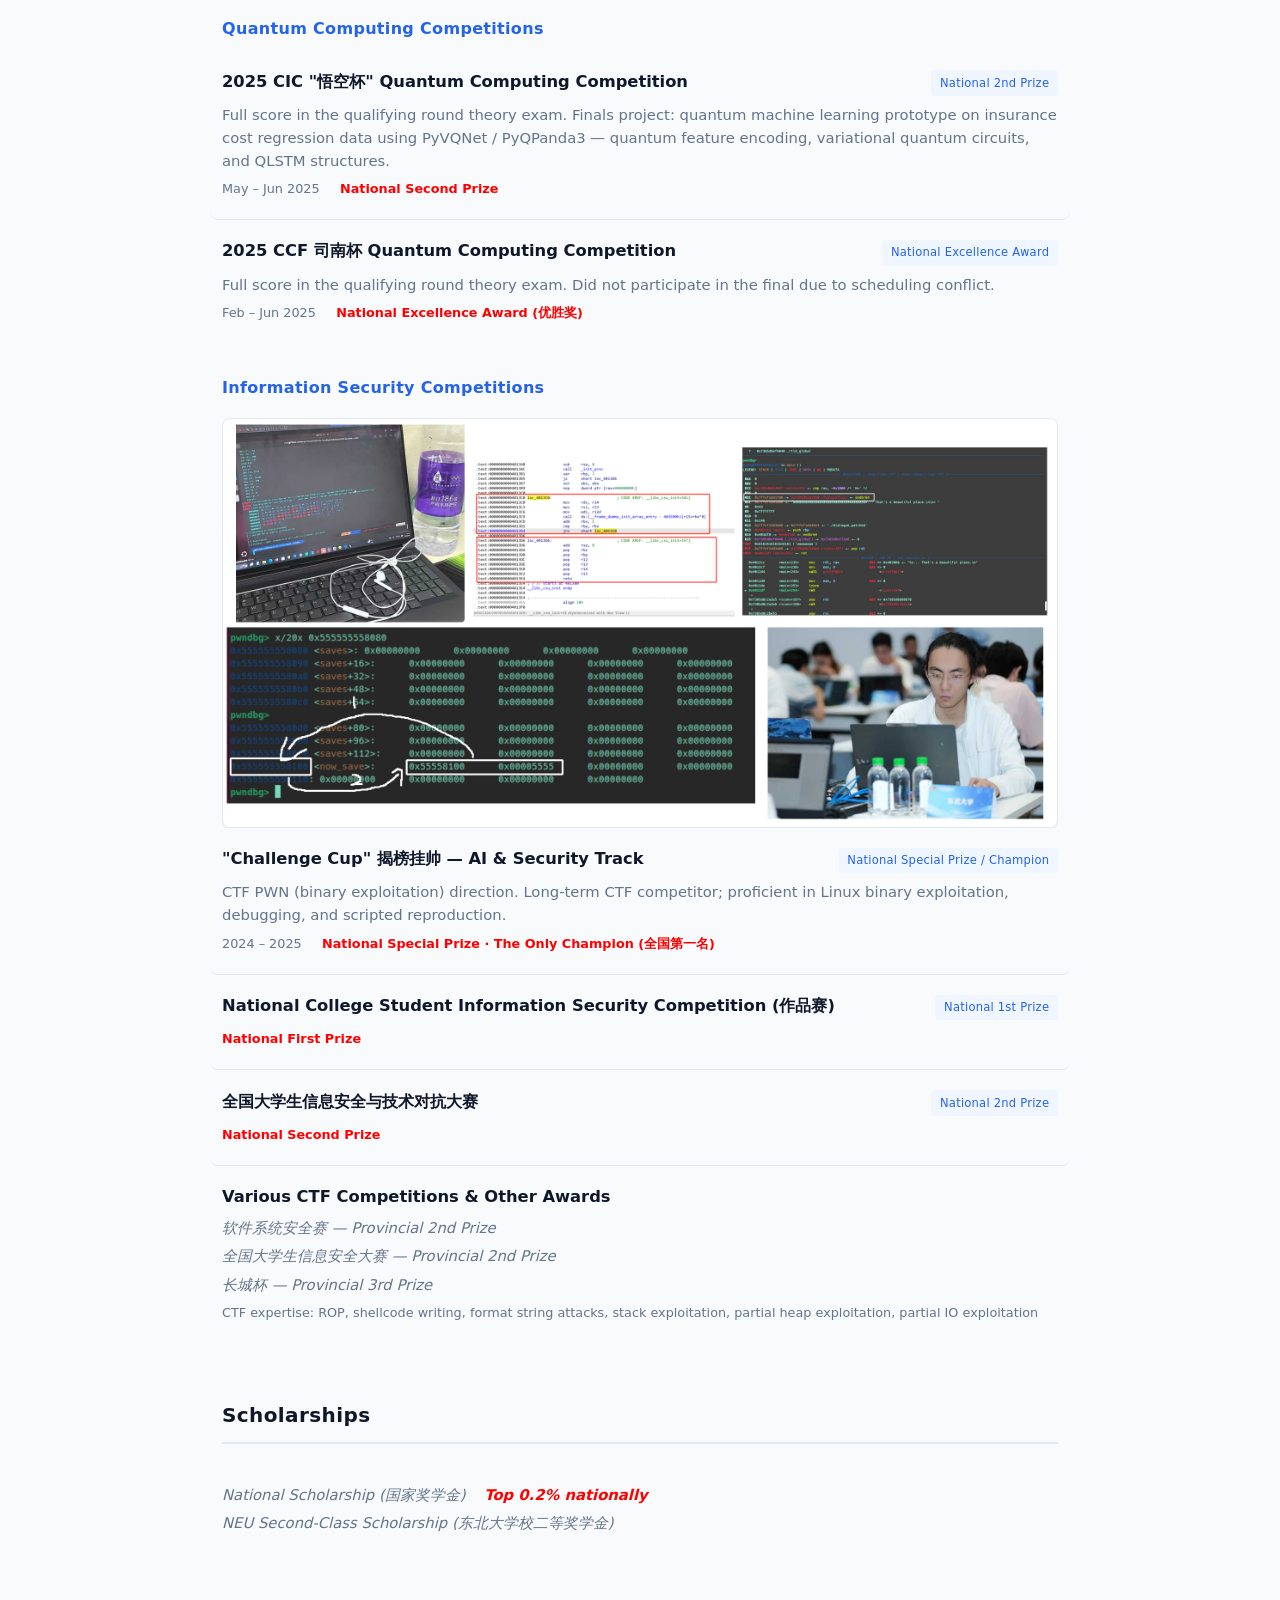
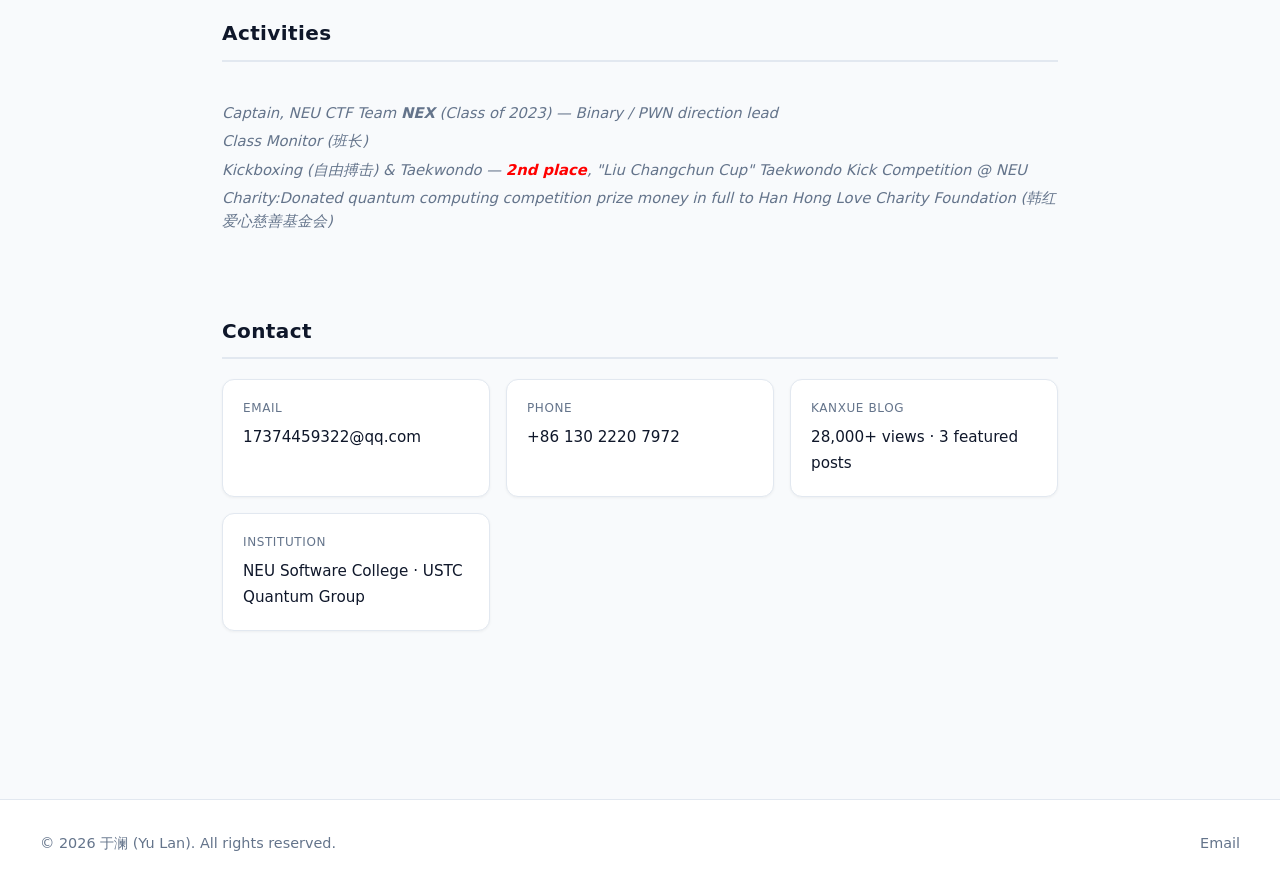
==== commit 2f004fc5: "Update hero quote in index.html" ====
--- a/index.html
+++ b/index.html
@@ -30,7 +30,7 @@
                     <h1 class="hero-name">于澜 &nbsp;<span style="font-size:1.2rem;font-weight:500;color:var(--muted);">Yu Lan</span></h1>
                     <p class="hero-alias">Nickname · 枫林路大砍刀</p>
                     <p class="hero-tagline" id="typewriter">Security Researcher · Quantum Enthusiast · CTF Player</p>
-                    <p class="hero-quote">“讲义气，对自己够狠，兄弟多。”</p>
+                    <p class="hero-quote">“没有天赋，那就重复。”</p>
                     <dl class="hero-info">
                         <dt>Research</dt>
                         <dd>Quantum Error Correction &amp; Quantum Information Security</dd>
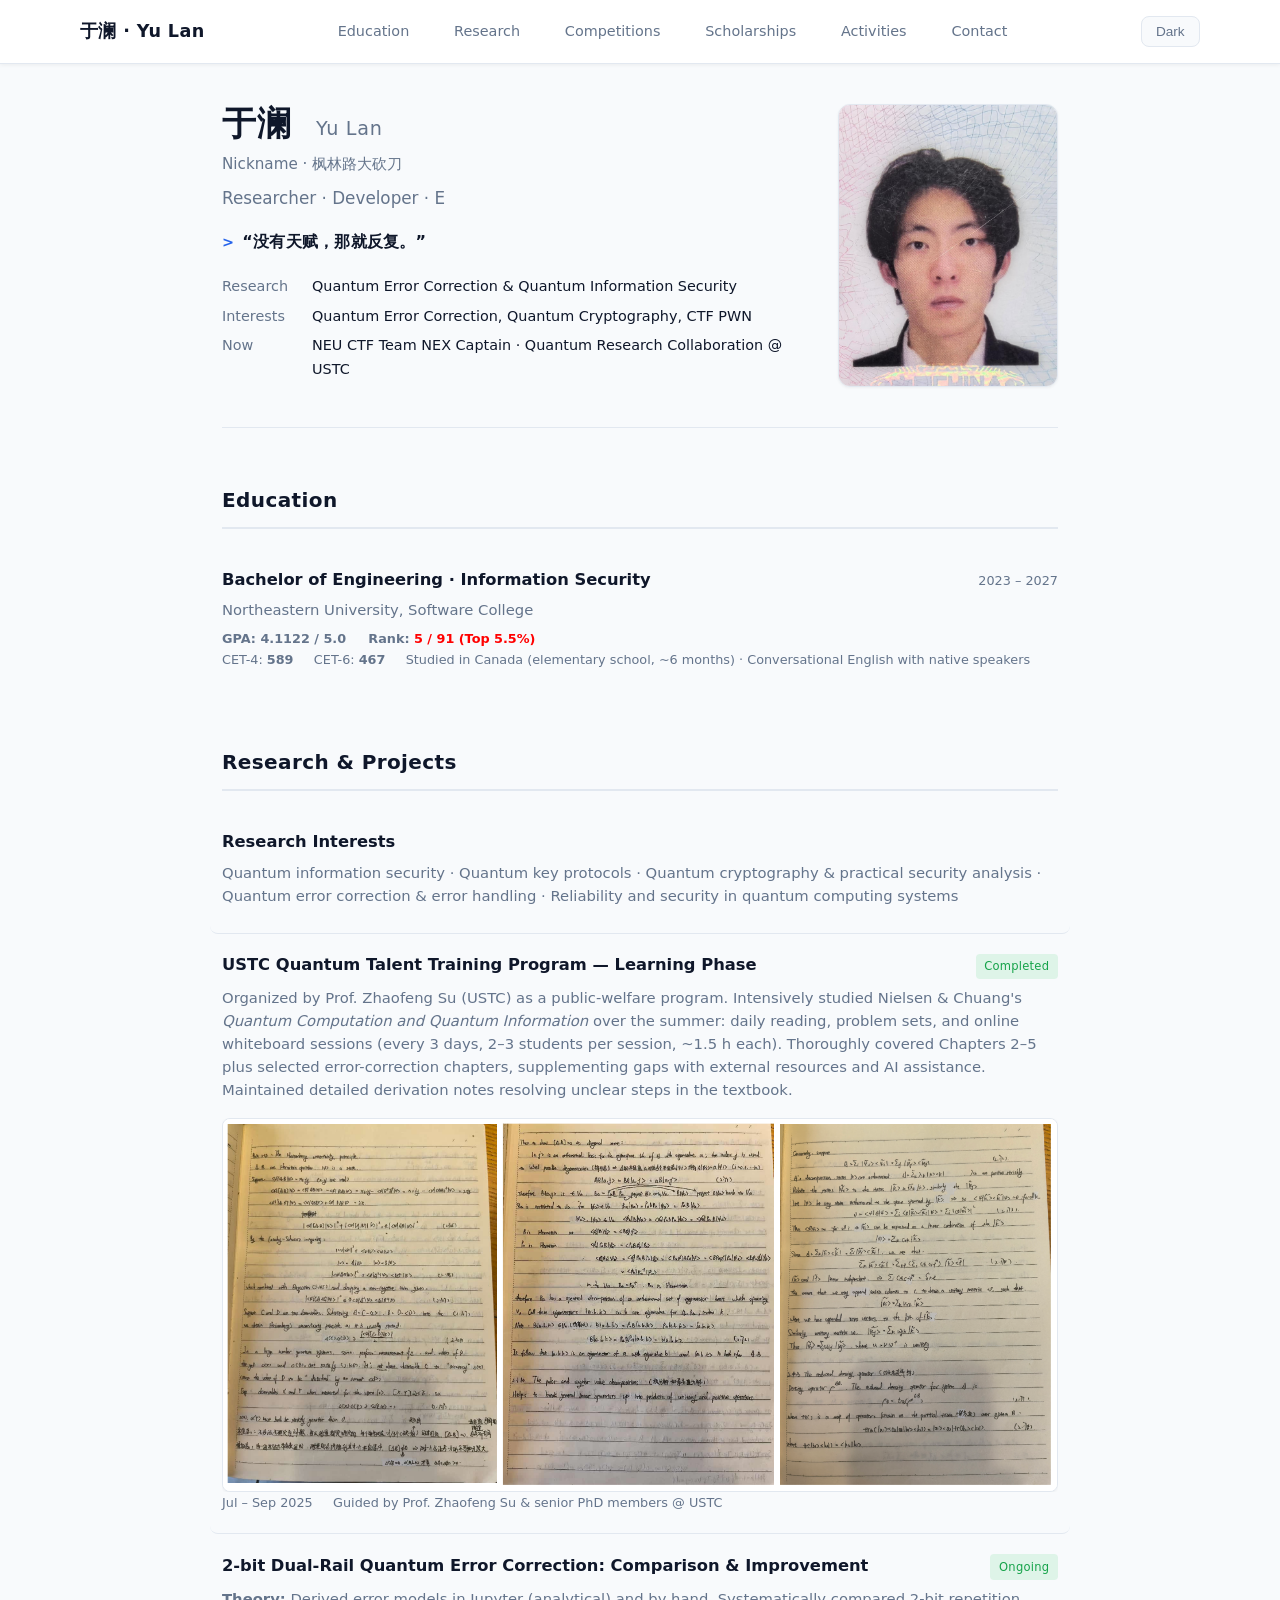
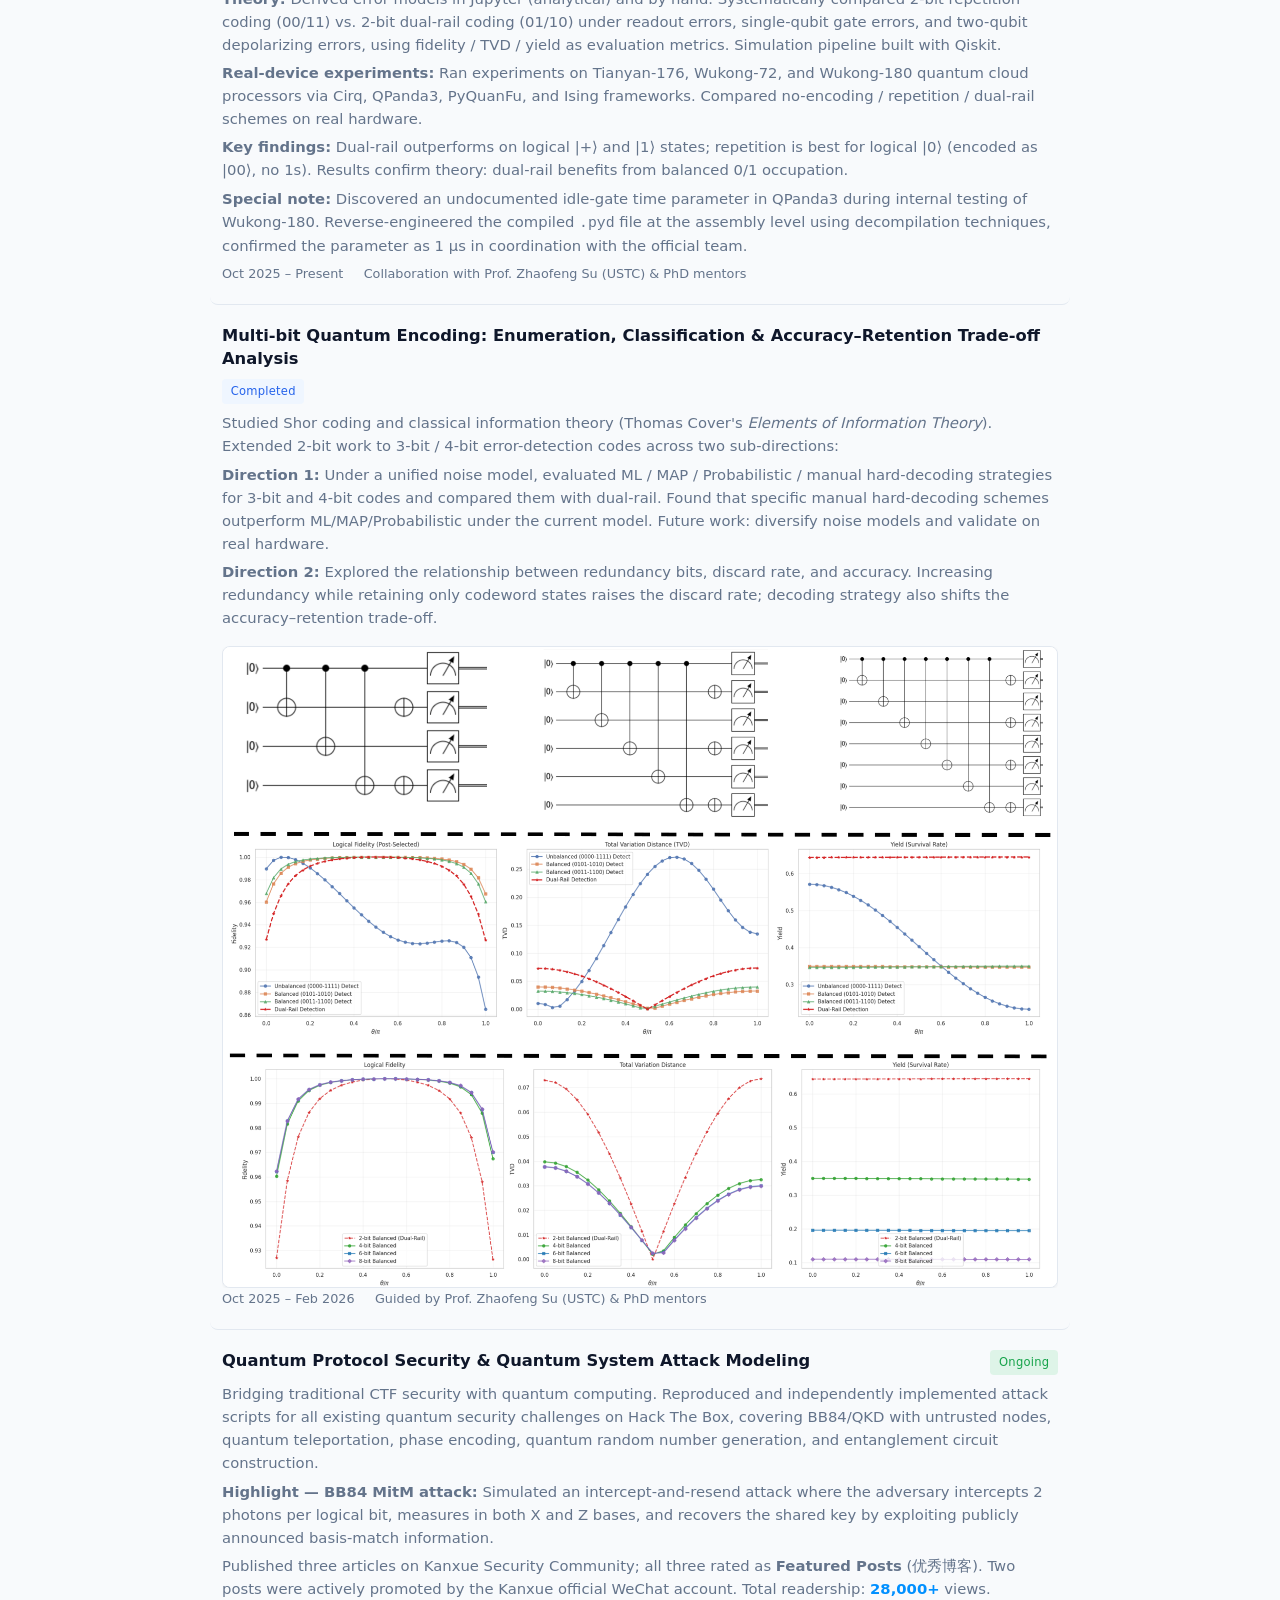
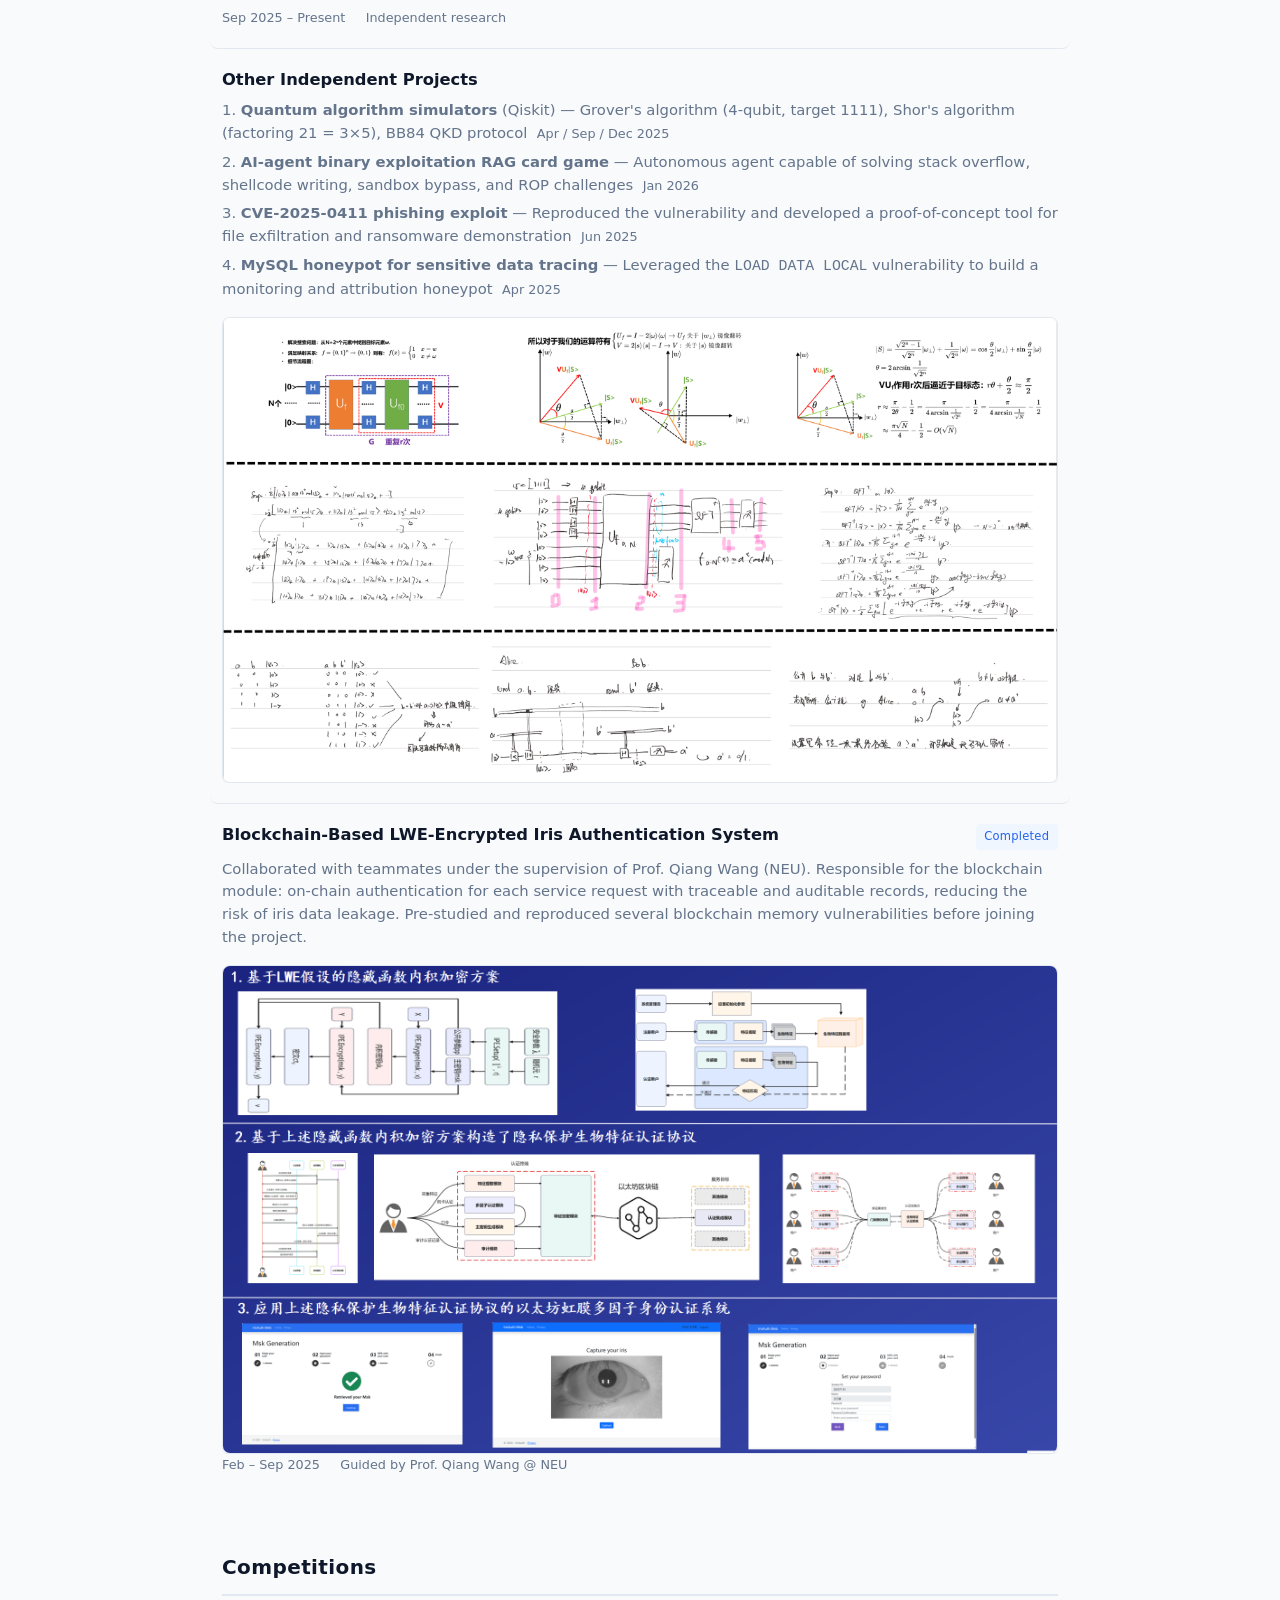
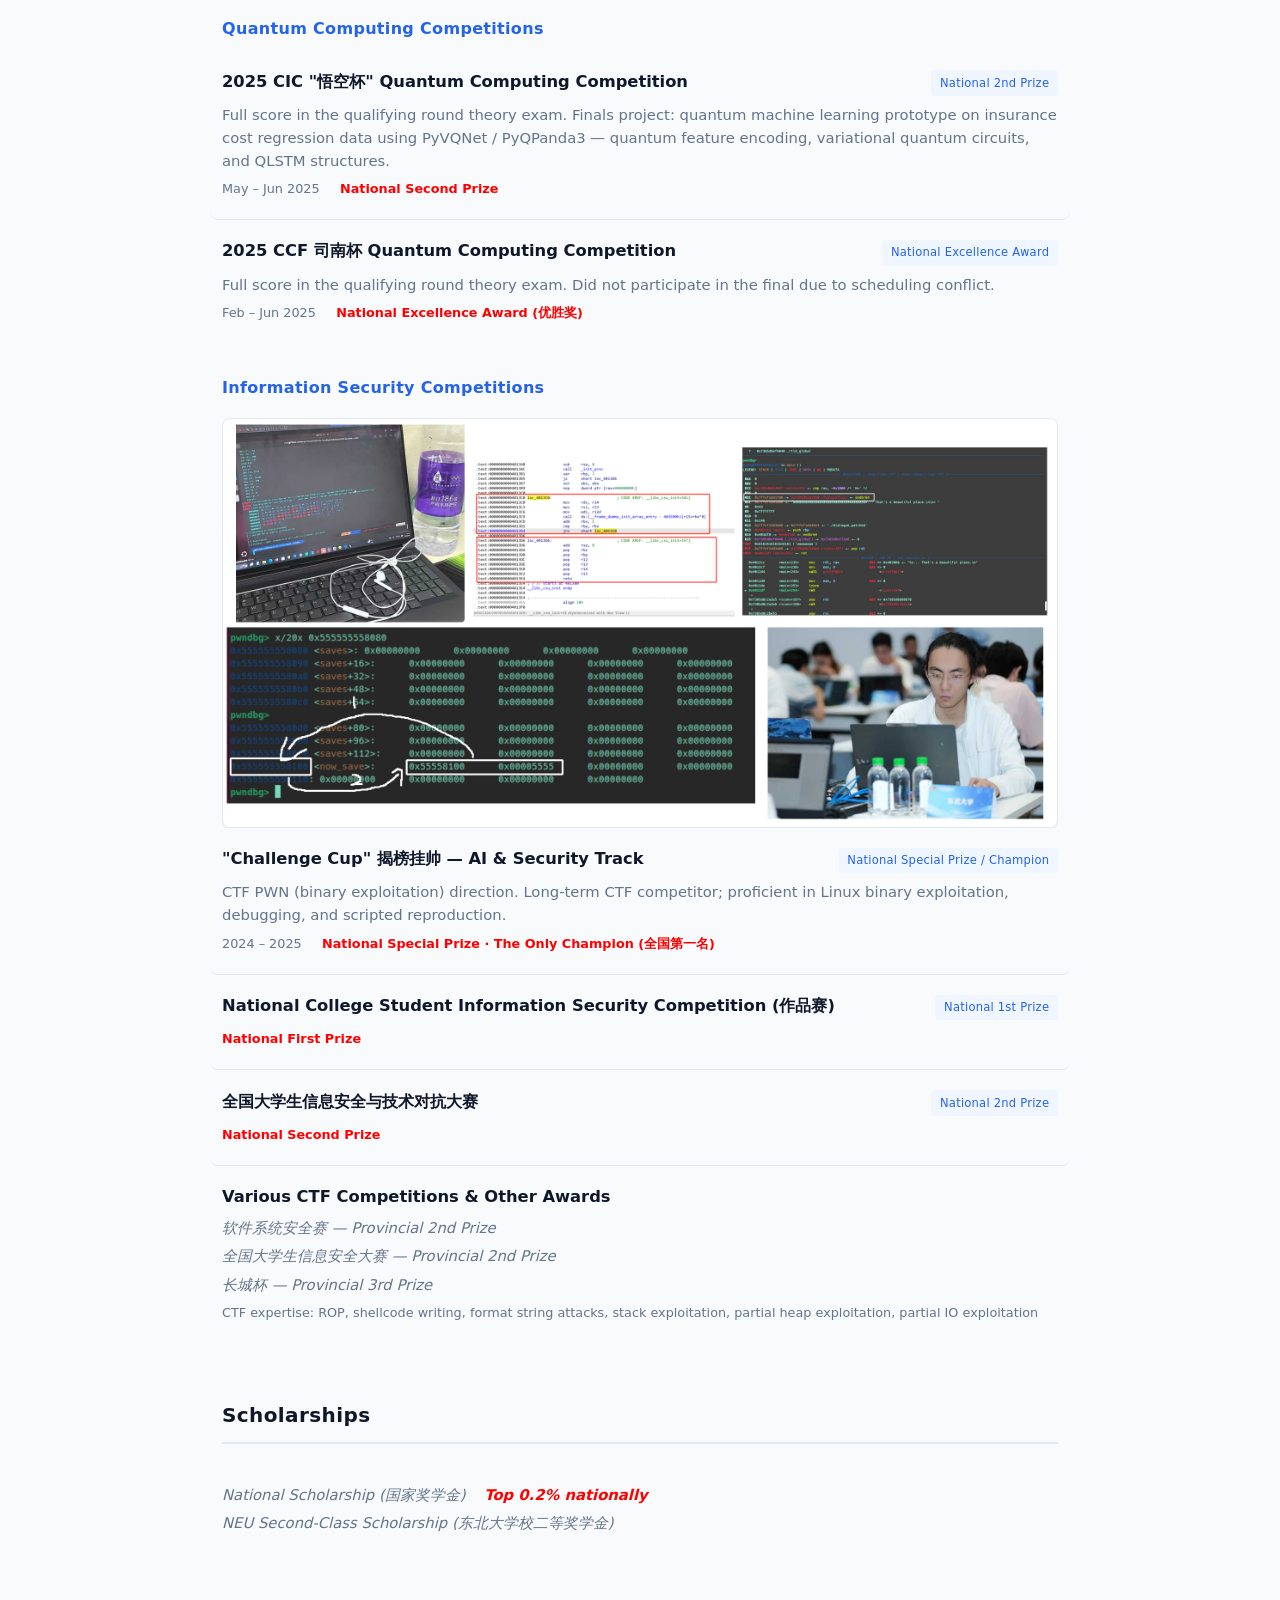
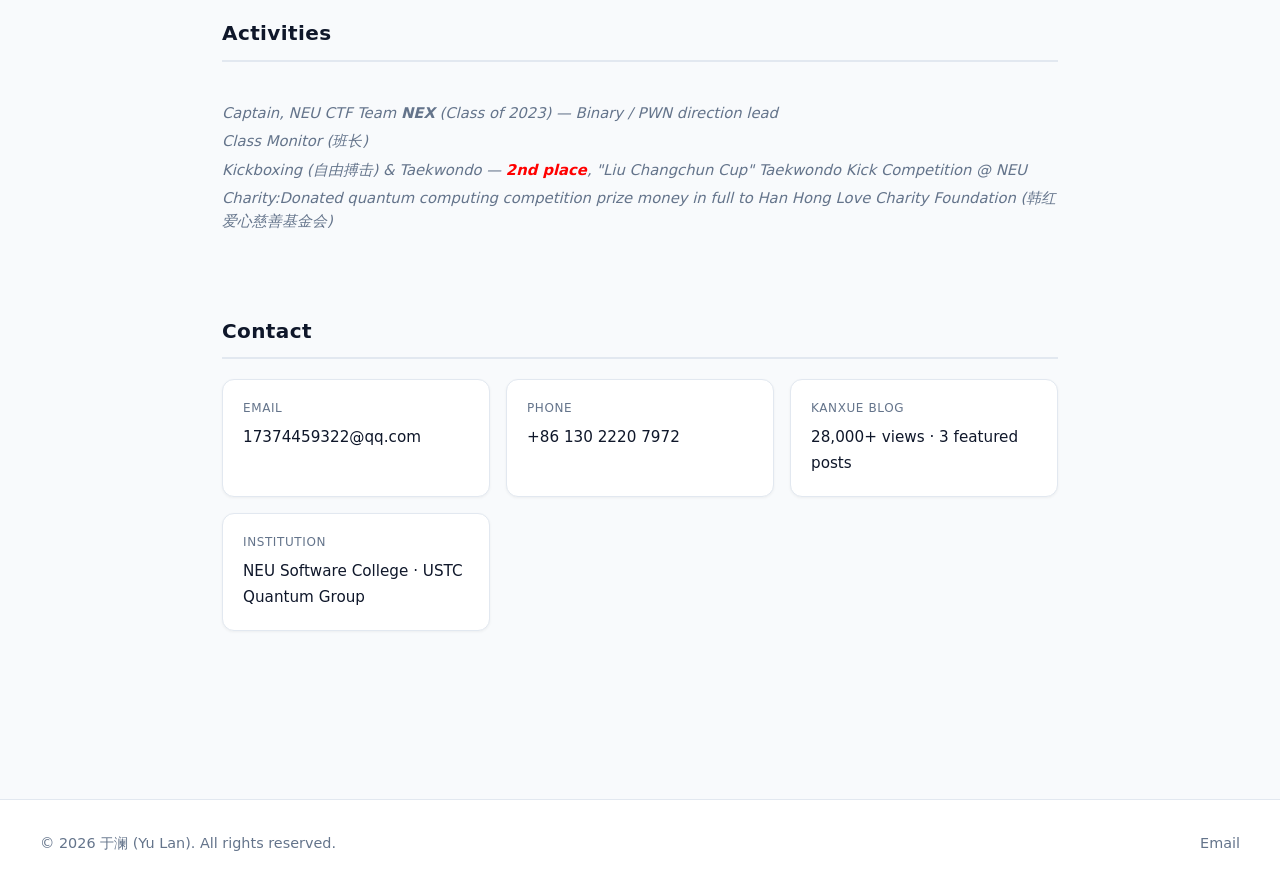
==== commit 4daab520: "Update hero quote text in index.html" ====
--- a/index.html
+++ b/index.html
@@ -30,7 +30,7 @@
                     <h1 class="hero-name">于澜 &nbsp;<span style="font-size:1.2rem;font-weight:500;color:var(--muted);">Yu Lan</span></h1>
                     <p class="hero-alias">Nickname · 枫林路大砍刀</p>
                     <p class="hero-tagline" id="typewriter">Security Researcher · Quantum Enthusiast · CTF Player</p>
-                    <p class="hero-quote">“没有天赋，那就重复。”</p>
+                    <p class="hero-quote">“没有天赋，那就反复。”</p>
                     <dl class="hero-info">
                         <dt>Research</dt>
                         <dd>Quantum Error Correction &amp; Quantum Information Security</dd>
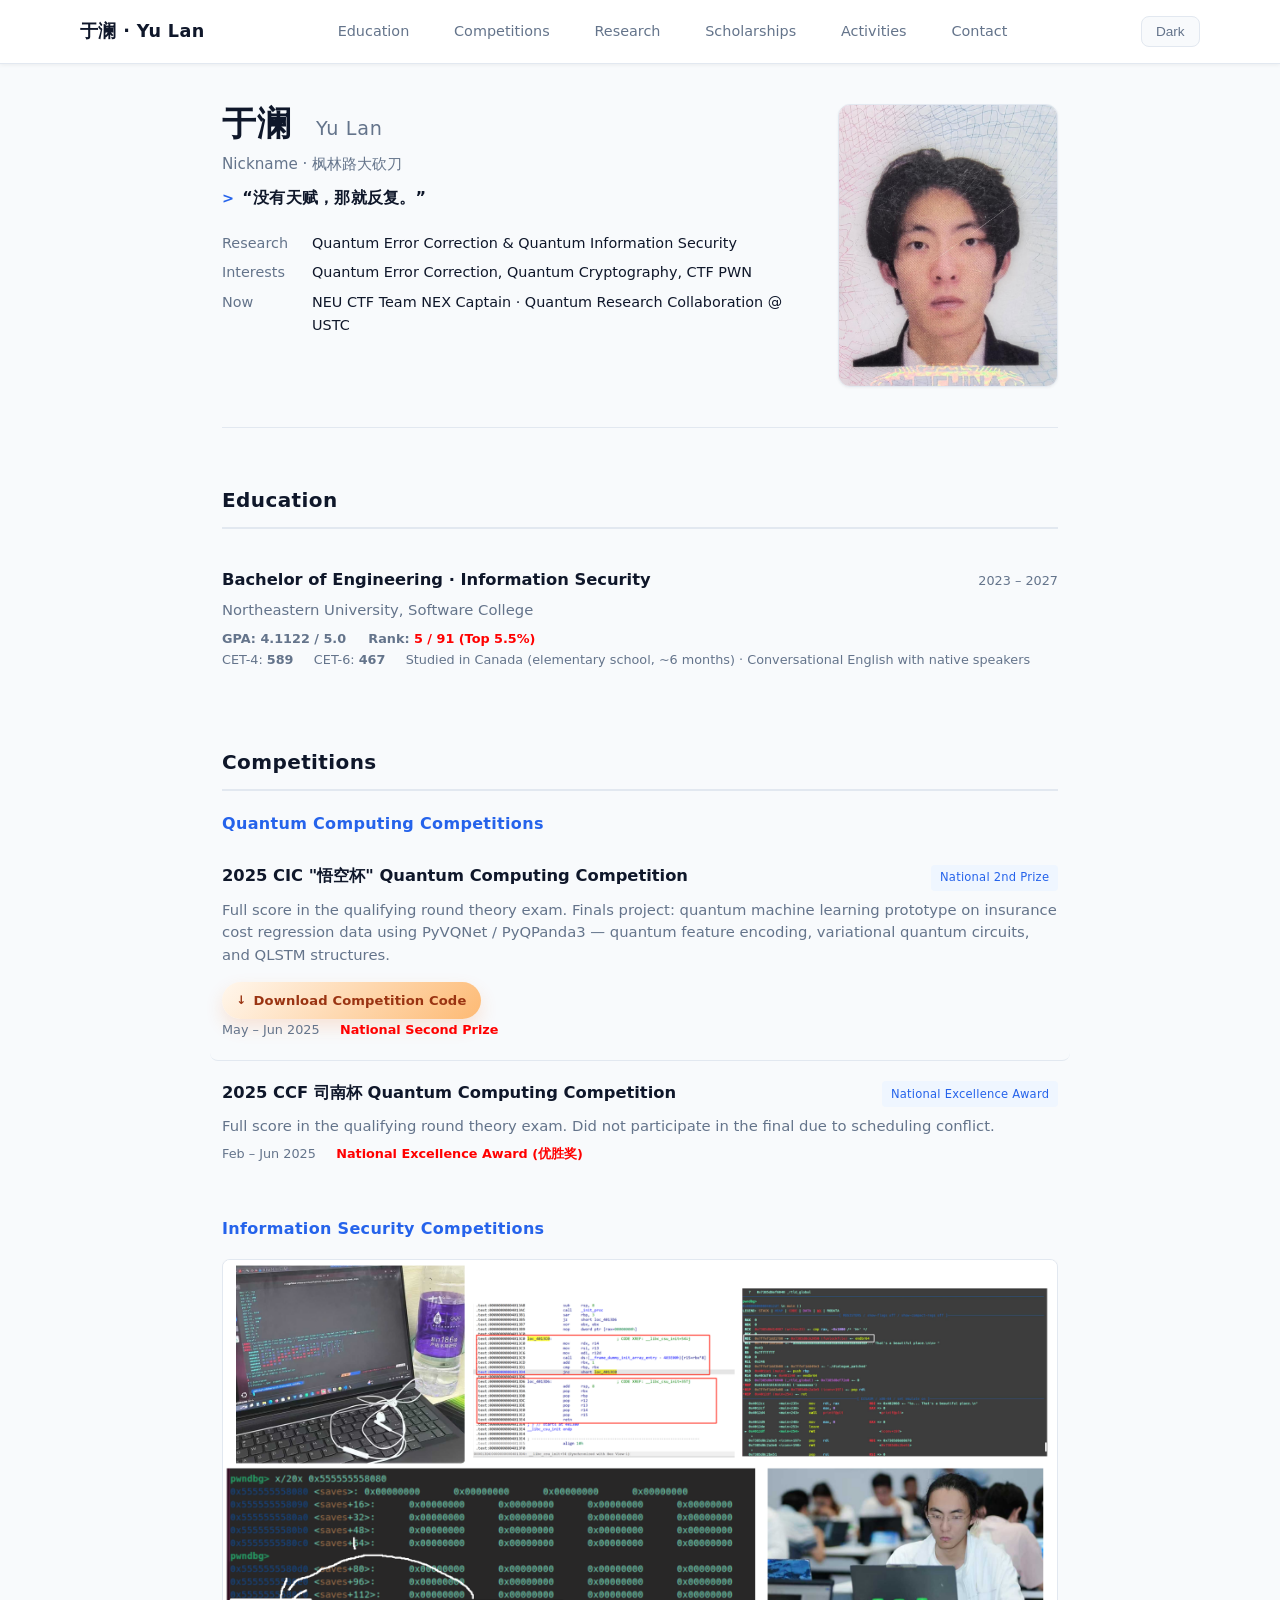
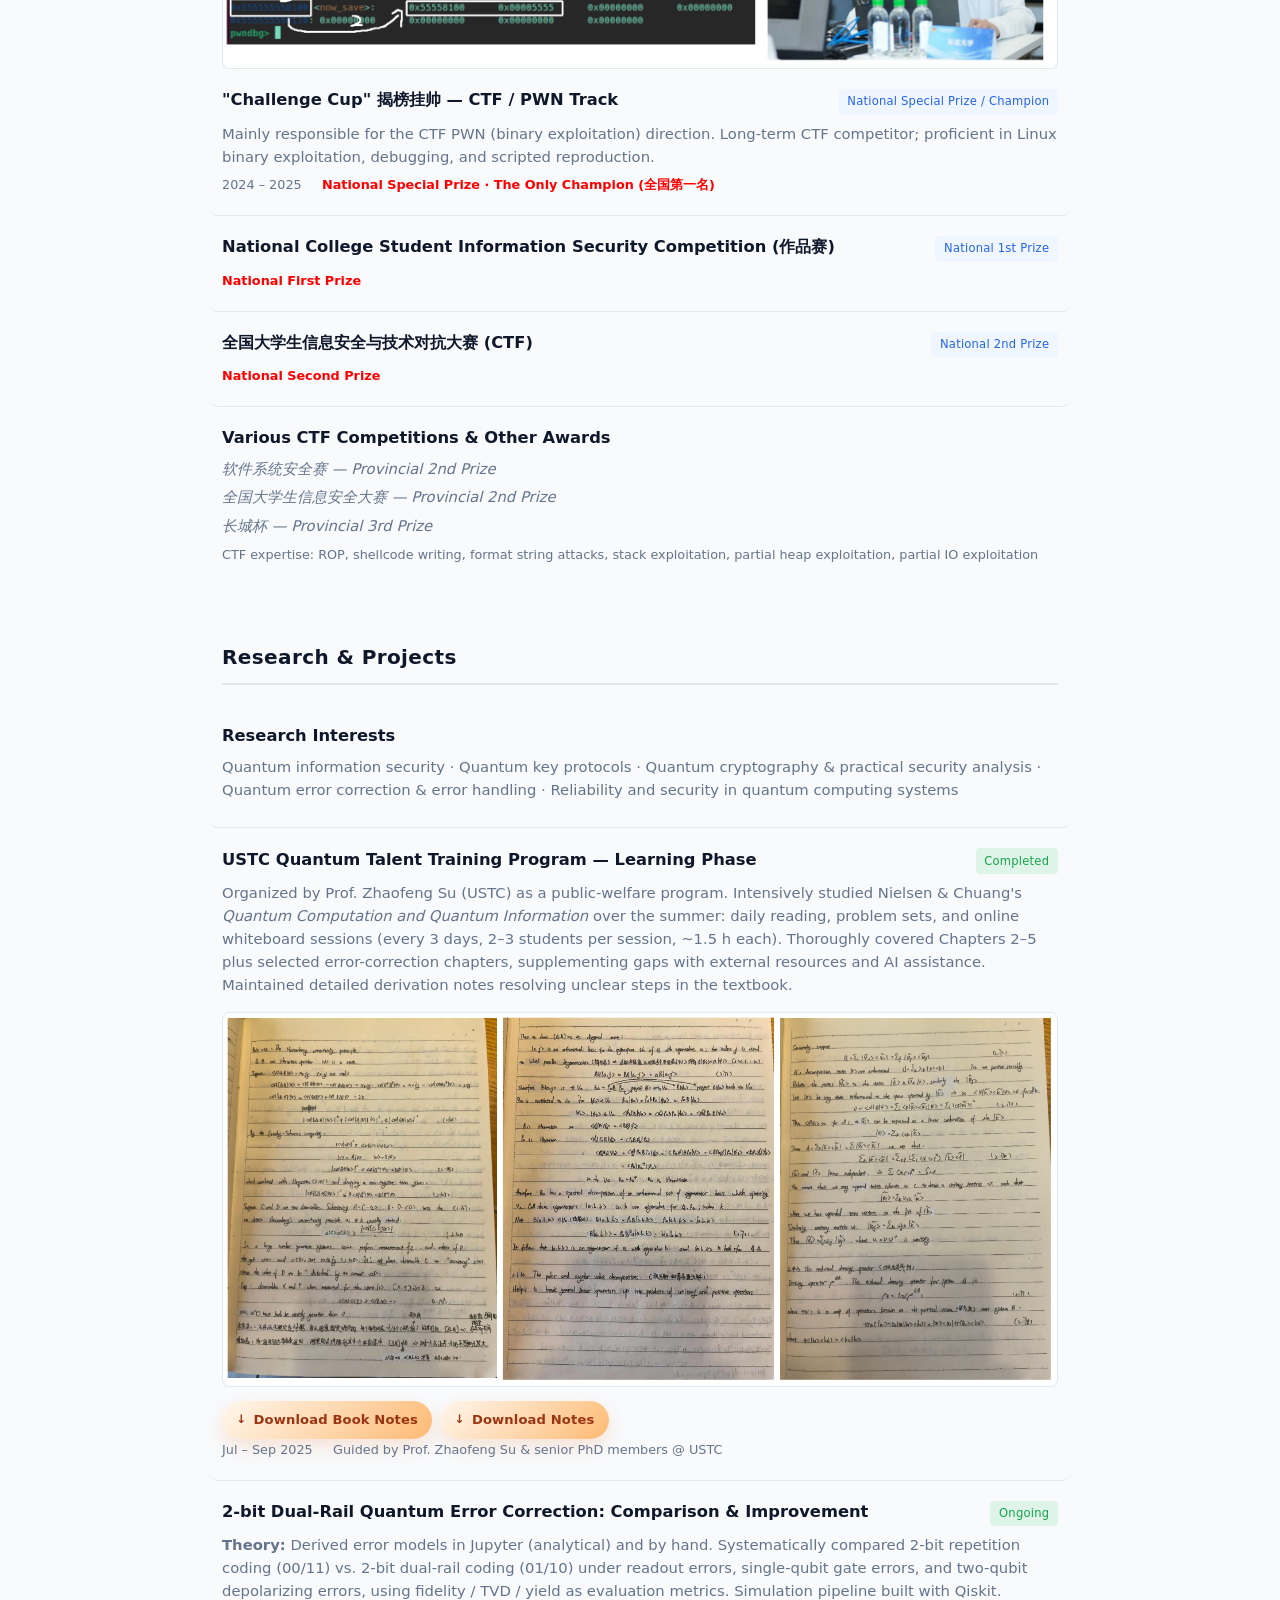
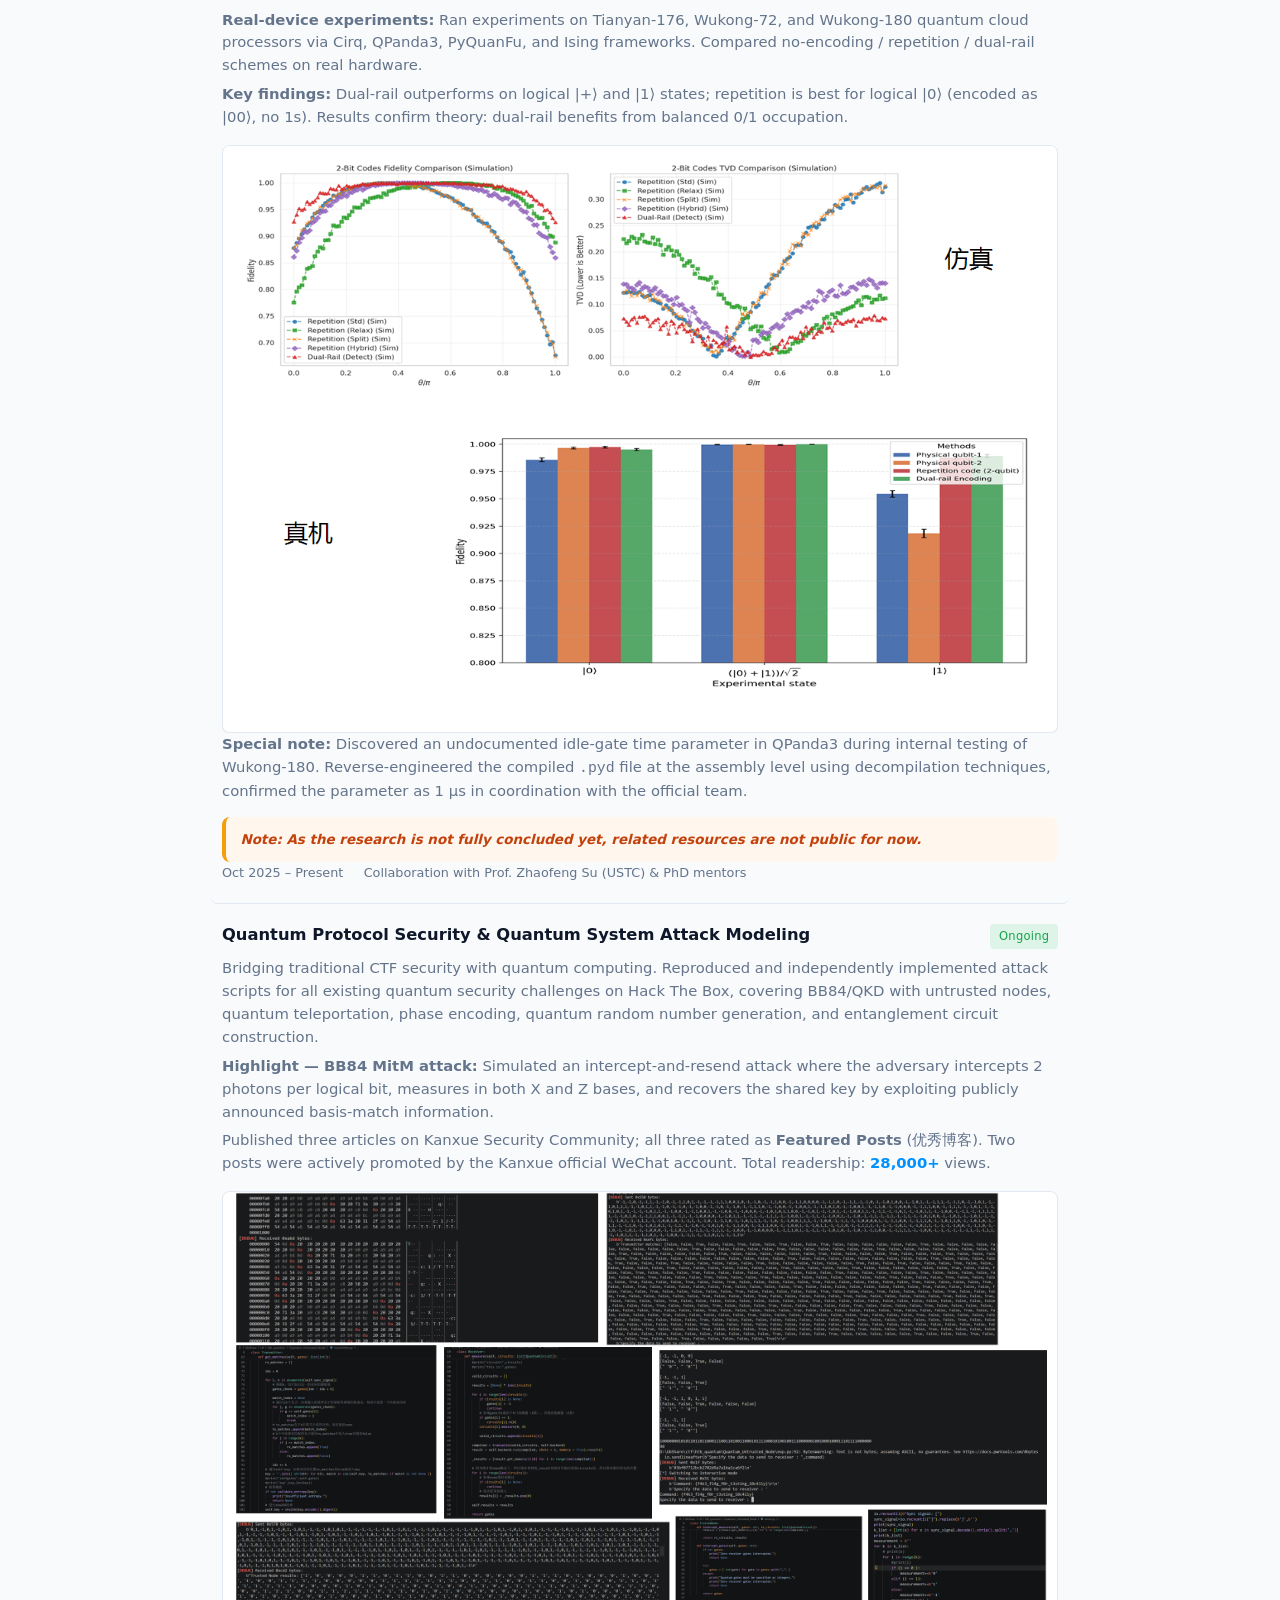
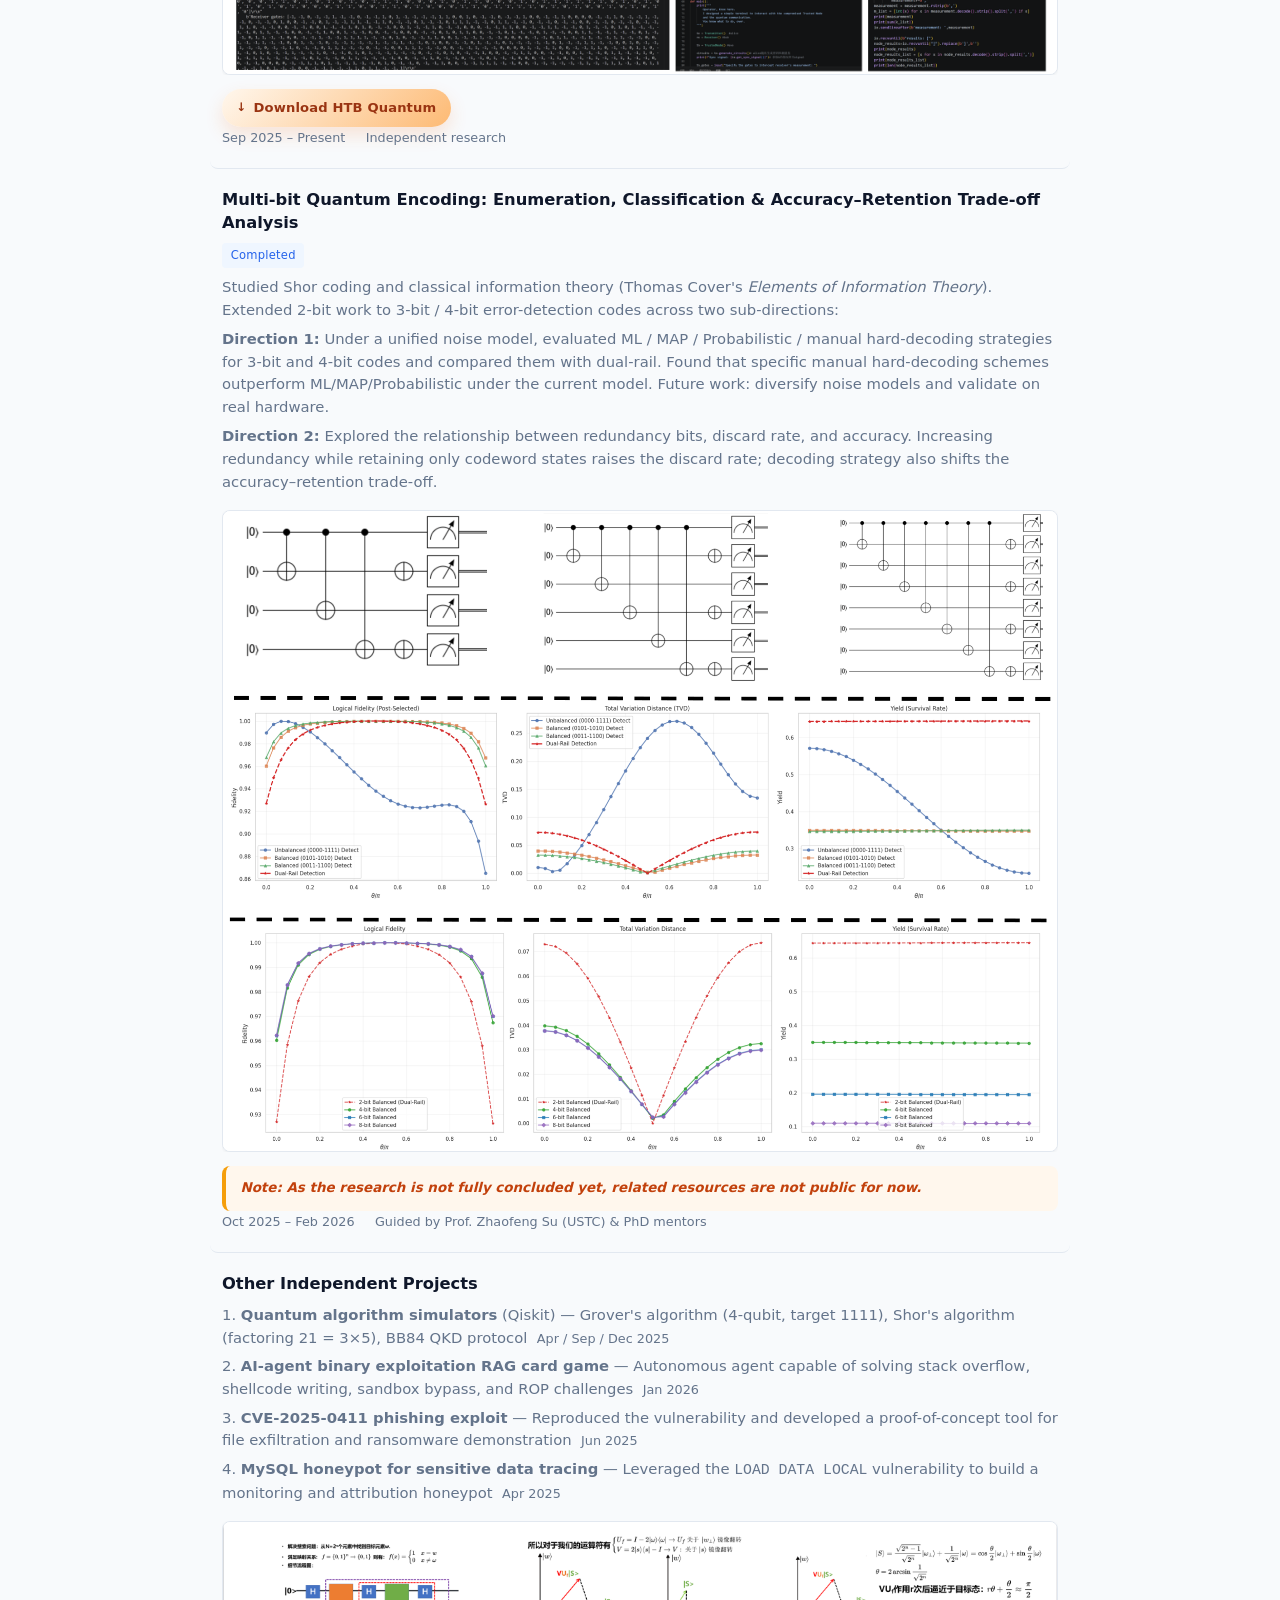
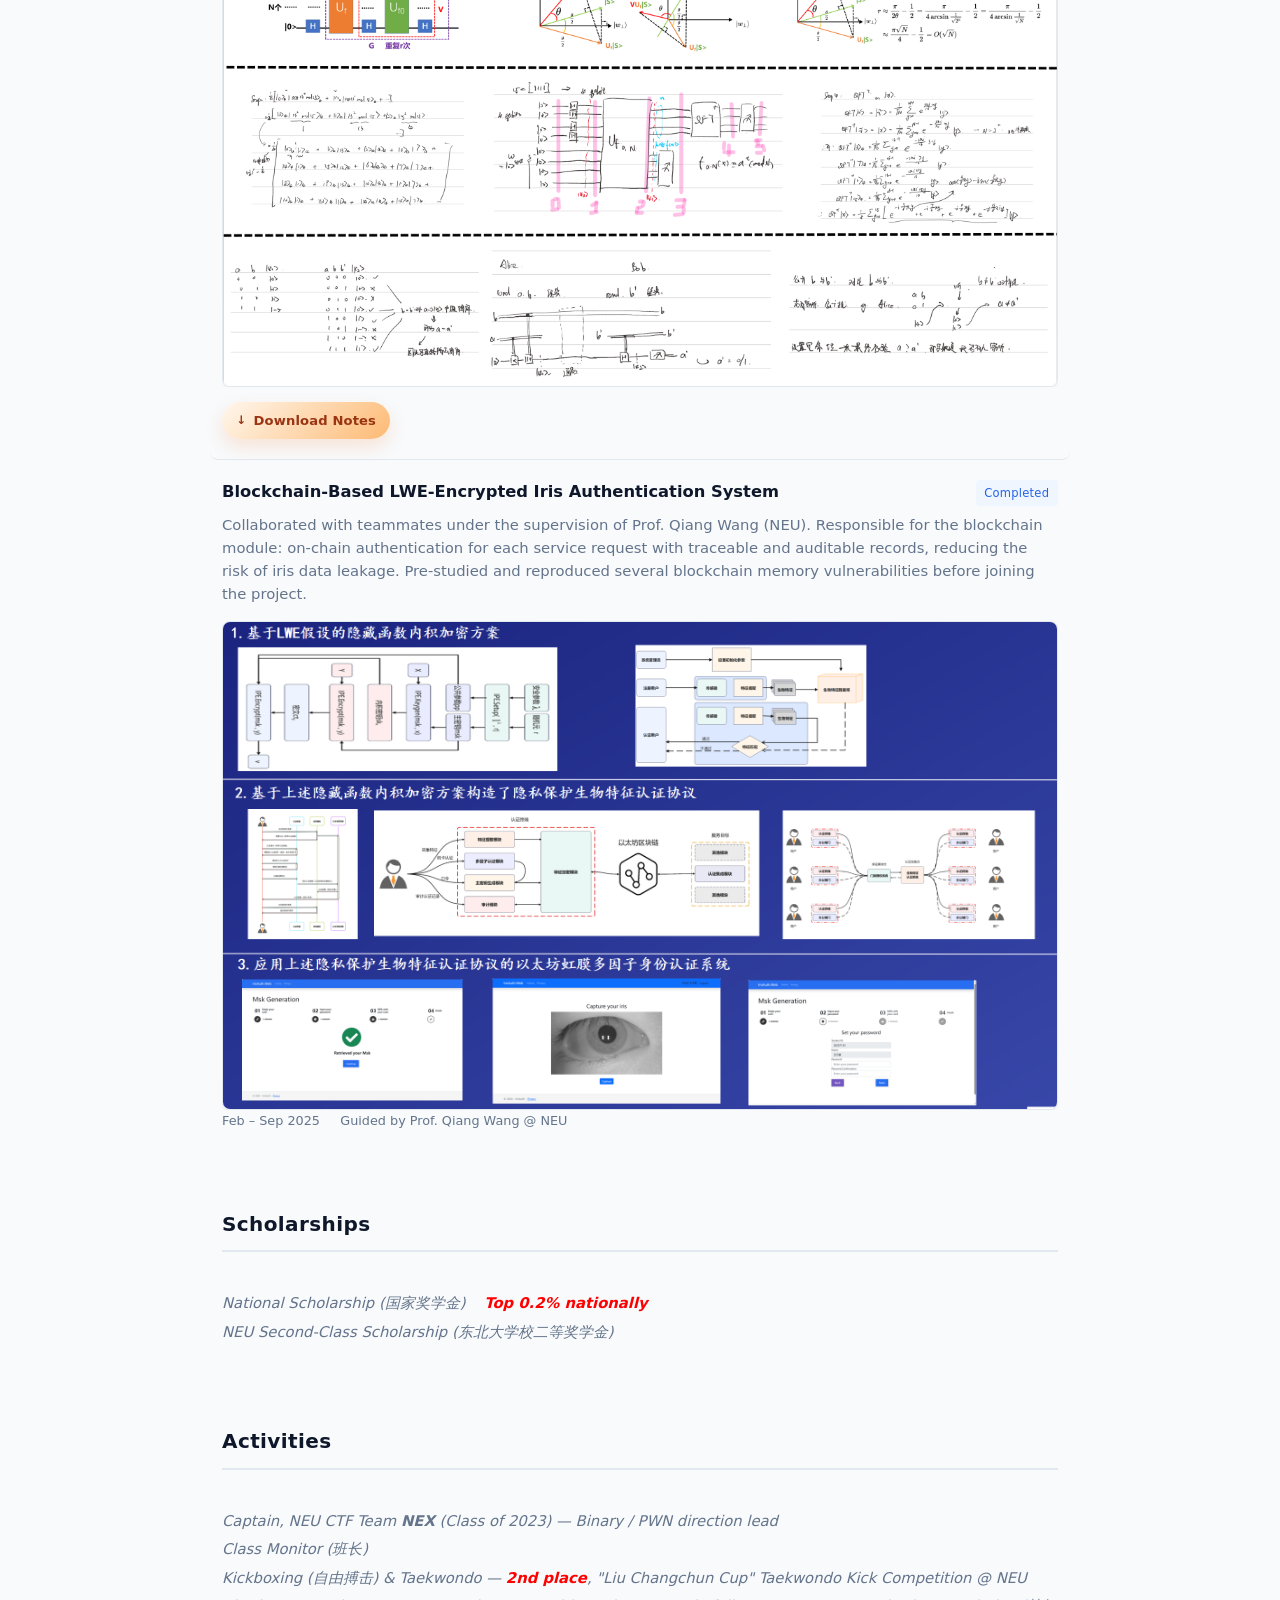
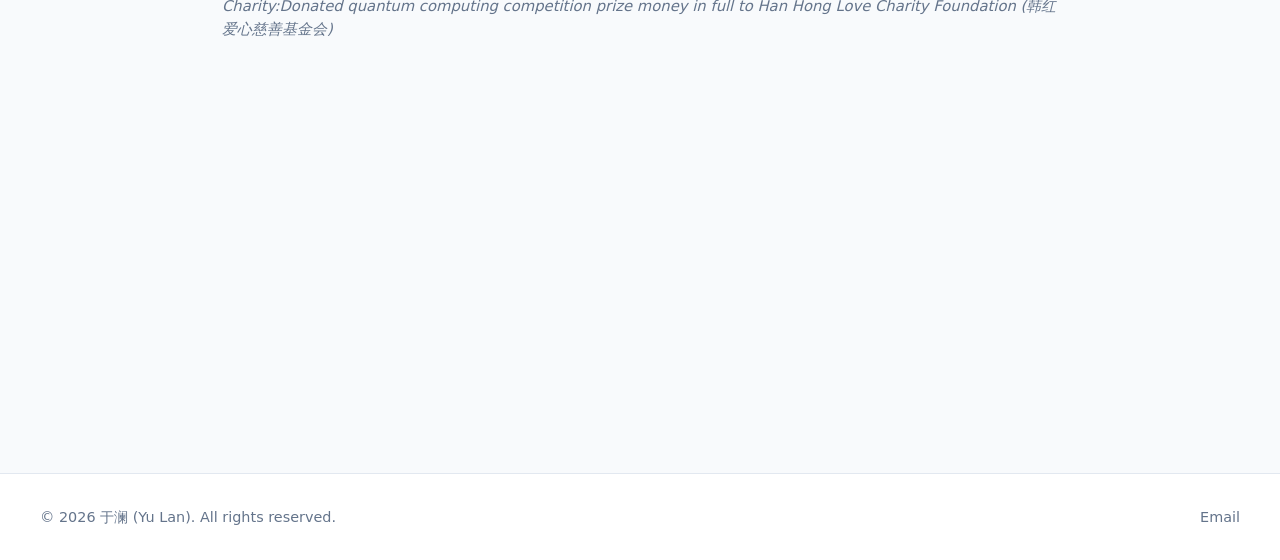
==== commit 2c45d04e: "Update homepage and public downloadable materials" ====
--- a/index.html
+++ b/index.html
@@ -4,7 +4,7 @@
     <meta charset="UTF-8">
     <meta name="viewport" content="width=device-width, initial-scale=1.0">
     <title>Yu Lan | Academic Homepage</title>
-    <link rel="stylesheet" href="styles.css?v=20260415-2">
+    <link rel="stylesheet" href="styles.css?v=20260420-1">
 </head>
 <body>
     <nav class="site-nav">
@@ -12,8 +12,8 @@
             <a href="#home" class="nav-brand">于澜 · Yu Lan</a>
             <ul class="nav-links">
                 <li><a href="#education" class="nav-link">Education</a></li>
+                <li><a href="#competitions" class="nav-link">Competitions</a></li>
                 <li><a href="#research" class="nav-link">Research</a></li>
-                <li><a href="#competitions" class="nav-link">Competitions</a></li>
                 <li><a href="#scholarships" class="nav-link">Scholarships</a></li>
                 <li><a href="#social" class="nav-link">Activities</a></li>
                 <li><a href="#contact" class="nav-link">Contact</a></li>
@@ -29,7 +29,6 @@
                 <div class="hero-text">
                     <h1 class="hero-name">于澜 &nbsp;<span style="font-size:1.2rem;font-weight:500;color:var(--muted);">Yu Lan</span></h1>
                     <p class="hero-alias">Nickname · 枫林路大砍刀</p>
-                    <p class="hero-tagline" id="typewriter">Security Researcher · Quantum Enthusiast · CTF Player</p>
                     <p class="hero-quote">“没有天赋，那就反复。”</p>
                     <dl class="hero-info">
                         <dt>Research</dt>
@@ -70,133 +69,6 @@
             </div>
         </section>
 
-        <!-- Research & Projects -->
-        <section id="research" class="block">
-            <h2 class="block-title">Research &amp; Projects</h2>
-
-            <!-- Research interests strip -->
-            <div class="entry">
-                <div class="entry-head">
-                    <h3 class="entry-title">Research Interests</h3>
-                </div>
-                <p class="entry-desc">
-                    Quantum information security · Quantum key protocols · Quantum cryptography &amp; practical security analysis · Quantum error correction &amp; error handling · Reliability and security in quantum computing systems
-                </p>
-            </div>
-
-            <!-- USTC learning phase -->
-            <div class="entry">
-                <div class="entry-head">
-                    <h3 class="entry-title">USTC Quantum Talent Training Program — Learning Phase</h3>
-                    <span class="entry-badge entry-badge-active">Completed</span>
-                </div>
-                <p class="entry-desc">
-                    Organized by Prof. Zhaofeng Su (USTC) as a public-welfare program. Intensively studied Nielsen &amp; Chuang's <em>Quantum Computation and Quantum Information</em> over the summer: daily reading, problem sets, and online whiteboard sessions (every 3 days, 2–3 students per session, ~1.5 h each). Thoroughly covered Chapters 2–5 plus selected error-correction chapters, supplementing gaps with external resources and AI assistance. Maintained detailed derivation notes resolving unclear steps in the textbook.
-                </p>
-                <figure class="entry-figure">
-                    <img src="ustc-learning-phase-notes.png" alt="USTC quantum talent training program study notes" loading="lazy">
-                </figure>
-                <p class="entry-meta">Jul – Sep 2025 &nbsp;&nbsp;&nbsp; Guided by Prof. Zhaofeng Su &amp; senior PhD members @ USTC</p>
-            </div>
-
-            <!-- 2-bit dual-rail -->
-            <div class="entry">
-                <div class="entry-head">
-                    <h3 class="entry-title">2-bit Dual-Rail Quantum Error Correction: Comparison &amp; Improvement</h3>
-                    <span class="entry-badge entry-badge-active">Ongoing</span>
-                </div>
-                <p class="entry-desc">
-                    <strong>Theory:</strong> Derived error models in Jupyter (analytical) and by hand. Systematically compared 2-bit repetition coding (00/11) vs. 2-bit dual-rail coding (01/10) under readout errors, single-qubit gate errors, and two-qubit depolarizing errors, using fidelity / TVD / yield as evaluation metrics. Simulation pipeline built with Qiskit.
-                </p>
-                <p class="entry-desc">
-                    <strong>Real-device experiments:</strong> Ran experiments on Tianyan-176, Wukong-72, and Wukong-180 quantum cloud processors via Cirq, QPanda3, PyQuanFu, and Ising frameworks. Compared no-encoding / repetition / dual-rail schemes on real hardware.
-                </p>
-                <p class="entry-desc">
-                    <strong>Key findings:</strong> Dual-rail outperforms on logical |+⟩ and |1⟩ states; repetition is best for logical |0⟩ (encoded as |00⟩, no 1s). Results confirm theory: dual-rail benefits from balanced 0/1 occupation.
-                </p>
-                <p class="entry-desc">
-                    <strong>Special note:</strong> Discovered an undocumented idle-gate time parameter in QPanda3 during internal testing of Wukong-180. Reverse-engineered the compiled <code>.pyd</code> file at the assembly level using decompilation techniques, confirmed the parameter as 1 µs in coordination with the official team.
-                </p>
-                <p class="entry-meta">Oct 2025 – Present &nbsp;&nbsp;&nbsp; Collaboration with Prof. Zhaofeng Su (USTC) &amp; PhD mentors</p>
-            </div>
-
-            <!-- Multi-bit encoding -->
-            <div class="entry">
-                <div class="entry-head">
-                    <h3 class="entry-title">Multi-bit Quantum Encoding: Enumeration, Classification &amp; Accuracy–Retention Trade-off Analysis</h3>
-                    <span class="entry-badge">Completed</span>
-                </div>
-                <p class="entry-desc">
-                    Studied Shor coding and classical information theory (Thomas Cover's <em>Elements of Information Theory</em>). Extended 2-bit work to 3-bit / 4-bit error-detection codes across two sub-directions:
-                </p>
-                <p class="entry-desc">
-                    <strong>Direction 1:</strong> Under a unified noise model, evaluated ML / MAP / Probabilistic / manual hard-decoding strategies for 3-bit and 4-bit codes and compared them with dual-rail. Found that specific manual hard-decoding schemes outperform ML/MAP/Probabilistic under the current model. Future work: diversify noise models and validate on real hardware.
-                </p>
-                <p class="entry-desc">
-                    <strong>Direction 2:</strong> Explored the relationship between redundancy bits, discard rate, and accuracy. Increasing redundancy while retaining only codeword states raises the discard rate; decoding strategy also shifts the accuracy–retention trade-off.
-                </p>
-                <figure class="entry-figure">
-                    <img src="multi-bit-quantum-encoding.png" alt="Multi-bit quantum encoding circuits and comparison plots" loading="lazy">
-                </figure>
-                <p class="entry-meta">Oct 2025 – Feb 2026 &nbsp;&nbsp;&nbsp; Guided by Prof. Zhaofeng Su (USTC) &amp; PhD mentors</p>
-            </div>
-
-            <!-- Quantum protocol security -->
-            <div class="entry">
-                <div class="entry-head">
-                    <h3 class="entry-title">Quantum Protocol Security &amp; Quantum System Attack Modeling</h3>
-                    <span class="entry-badge entry-badge-active">Ongoing</span>
-                </div>
-                <p class="entry-desc">
-                    Bridging traditional CTF security with quantum computing. Reproduced and independently implemented attack scripts for all existing quantum security challenges on Hack The Box, covering BB84/QKD with untrusted nodes, quantum teleportation, phase encoding, quantum random number generation, and entanglement circuit construction.
-                </p>
-                <p class="entry-desc">
-                    <strong>Highlight — BB84 MitM attack:</strong> Simulated an intercept-and-resend attack where the adversary intercepts 2 photons per logical bit, measures in both X and Z bases, and recovers the shared key by exploiting publicly announced basis-match information.
-                </p>
-                <p class="entry-desc">
-                    Published three articles on Kanxue Security Community; all three rated as <strong>Featured Posts</strong> (优秀博客). Two posts were actively promoted by the Kanxue official WeChat account. Total readership: <span style="font-weight:bold;color:#0090ff;">28,000+</span> views.
-                </p>
-                <p class="entry-meta">Sep 2025 – Present &nbsp;&nbsp;&nbsp; Independent research</p>
-            </div>
-
-            <!-- Other small projects -->
-            <div class="entry">
-                <div class="entry-head">
-                    <h3 class="entry-title">Other Independent Projects</h3>
-                </div>
-                <p class="entry-desc">
-                    1. <strong>Quantum algorithm simulators</strong> (Qiskit) — Grover's algorithm (4-qubit, target 1111), Shor's algorithm (factoring 21 = 3×5), BB84 QKD protocol &nbsp;<span class="entry-meta">Apr / Sep / Dec 2025</span>
-                </p>
-                <p class="entry-desc">
-                    2. <strong>AI-agent binary exploitation RAG card game</strong> — Autonomous agent capable of solving stack overflow, shellcode writing, sandbox bypass, and ROP challenges &nbsp;<span class="entry-meta">Jan 2026</span>
-                </p>
-                <p class="entry-desc">
-                    3. <strong>CVE-2025-0411 phishing exploit</strong> — Reproduced the vulnerability and developed a proof-of-concept tool for file exfiltration and ransomware demonstration &nbsp;<span class="entry-meta">Jun 2025</span>
-                </p>
-                <p class="entry-desc">
-                    4. <strong>MySQL honeypot for sensitive data tracing</strong> — Leveraged the <code>LOAD DATA LOCAL</code> vulnerability to build a monitoring and attribution honeypot &nbsp;<span class="entry-meta">Apr 2025</span>
-                </p>
-                <figure class="entry-figure">
-                    <img src="6d1061a31cd0d21033e63f4f6020f9c7.png" alt="Quantum independent project notes and diagrams" loading="lazy">
-                </figure>
-            </div>
-
-            <!-- LWE blockchain iris -->
-            <div class="entry">
-                <div class="entry-head">
-                    <h3 class="entry-title">Blockchain-Based LWE-Encrypted Iris Authentication System</h3>
-                    <span class="entry-badge">Completed</span>
-                </div>
-                <p class="entry-desc">
-                    Collaborated with teammates under the supervision of Prof. Qiang Wang (NEU). Responsible for the blockchain module: on-chain authentication for each service request with traceable and auditable records, reducing the risk of iris data leakage. Pre-studied and reproduced several blockchain memory vulnerabilities before joining the project.
-                </p>
-                <figure class="entry-figure">
-                    <img src="lwe-iris-authentication-system.png" alt="LWE-encrypted iris authentication system architecture and demo screens" loading="lazy">
-                </figure>
-                <p class="entry-meta">Feb – Sep 2025 &nbsp;&nbsp;&nbsp; Guided by Prof. Qiang Wang @ NEU</p>
-            </div>
-        </section>
-
         <!-- Competitions -->
         <section id="competitions" class="block">
             <h2 class="block-title">Competitions</h2>
@@ -210,6 +82,9 @@
                         <span class="entry-badge">National 2nd Prize</span>
                     </div>
                     <p class="entry-desc">Full score in the qualifying round theory exam. Finals project: quantum machine learning prototype on insurance cost regression data using PyVQNet / PyQPanda3 — quantum feature encoding, variational quantum circuits, and QLSTM structures.</p>
+                    <div class="entry-links">
+                        <a href="downloads/competition-quantum.html" class="btn">Download Competition Code</a>
+                    </div>
                     <p class="entry-meta">May – Jun 2025 &nbsp;&nbsp;&nbsp; <span style="font-weight:bold;color:red;">National Second Prize</span></p>
                 </div>
 
@@ -231,10 +106,10 @@
 
                 <div class="entry">
                     <div class="entry-head">
-                        <h3 class="entry-title">"Challenge Cup" 揭榜挂帅 — AI &amp; Security Track</h3>
+                        <h3 class="entry-title">"Challenge Cup" 揭榜挂帅 — CTF / PWN Track</h3>
                         <span class="entry-badge">National Special Prize / Champion</span>
                     </div>
-                    <p class="entry-desc">CTF PWN (binary exploitation) direction. Long-term CTF competitor; proficient in Linux binary exploitation, debugging, and scripted reproduction.</p>
+                    <p class="entry-desc">Mainly responsible for the CTF PWN (binary exploitation) direction. Long-term CTF competitor; proficient in Linux binary exploitation, debugging, and scripted reproduction.</p>
                     <p class="entry-meta">2024 – 2025 &nbsp;&nbsp;&nbsp; <span style="font-weight:bold;color:red;">National Special Prize · The Only Champion (全国第一名)</span></p>
                 </div>
 
@@ -248,7 +123,7 @@
 
                 <div class="entry">
                     <div class="entry-head">
-                        <h3 class="entry-title">全国大学生信息安全与技术对抗大赛</h3>
+                        <h3 class="entry-title">全国大学生信息安全与技术对抗大赛 (CTF)</h3>
                         <span class="entry-badge">National 2nd Prize</span>
                     </div>
                     <p class="entry-meta"><span style="font-weight:bold;color:red;">National Second Prize</span></p>
@@ -266,6 +141,150 @@
             </div>
         </section>
 
+        <!-- Research & Projects -->
+        <section id="research" class="block">
+            <h2 class="block-title">Research &amp; Projects</h2>
+
+            <!-- Research interests strip -->
+            <div class="entry">
+                <div class="entry-head">
+                    <h3 class="entry-title">Research Interests</h3>
+                </div>
+                <p class="entry-desc">
+                    Quantum information security · Quantum key protocols · Quantum cryptography &amp; practical security analysis · Quantum error correction &amp; error handling · Reliability and security in quantum computing systems
+                </p>
+            </div>
+
+            <!-- USTC learning phase -->
+            <div class="entry">
+                <div class="entry-head">
+                    <h3 class="entry-title">USTC Quantum Talent Training Program — Learning Phase</h3>
+                    <span class="entry-badge entry-badge-active">Completed</span>
+                </div>
+                <p class="entry-desc">
+                    Organized by Prof. Zhaofeng Su (USTC) as a public-welfare program. Intensively studied Nielsen &amp; Chuang's <em>Quantum Computation and Quantum Information</em> over the summer: daily reading, problem sets, and online whiteboard sessions (every 3 days, 2–3 students per session, ~1.5 h each). Thoroughly covered Chapters 2–5 plus selected error-correction chapters, supplementing gaps with external resources and AI assistance. Maintained detailed derivation notes resolving unclear steps in the textbook.
+                </p>
+                <figure class="entry-figure">
+                    <img src="ustc-learning-phase-notes.png" alt="USTC quantum talent training program study notes" loading="lazy">
+                </figure>
+                <div class="entry-links">
+                    <a href="downloads/ustc-book-notes.html" class="btn">Download Book Notes</a>
+                    <a href="downloads/project-notes.html" class="btn">Download Notes</a>
+                </div>
+                <p class="entry-meta">Jul – Sep 2025 &nbsp;&nbsp;&nbsp; Guided by Prof. Zhaofeng Su &amp; senior PhD members @ USTC</p>
+            </div>
+
+            <!-- 2-bit dual-rail -->
+            <div class="entry">
+                <div class="entry-head">
+                    <h3 class="entry-title">2-bit Dual-Rail Quantum Error Correction: Comparison &amp; Improvement</h3>
+                    <span class="entry-badge entry-badge-active">Ongoing</span>
+                </div>
+                <p class="entry-desc">
+                    <strong>Theory:</strong> Derived error models in Jupyter (analytical) and by hand. Systematically compared 2-bit repetition coding (00/11) vs. 2-bit dual-rail coding (01/10) under readout errors, single-qubit gate errors, and two-qubit depolarizing errors, using fidelity / TVD / yield as evaluation metrics. Simulation pipeline built with Qiskit.
+                </p>
+                <p class="entry-desc">
+                    <strong>Real-device experiments:</strong> Ran experiments on Tianyan-176, Wukong-72, and Wukong-180 quantum cloud processors via Cirq, QPanda3, PyQuanFu, and Ising frameworks. Compared no-encoding / repetition / dual-rail schemes on real hardware.
+                </p>
+                <p class="entry-desc">
+                    <strong>Key findings:</strong> Dual-rail outperforms on logical |+⟩ and |1⟩ states; repetition is best for logical |0⟩ (encoded as |00⟩, no 1s). Results confirm theory: dual-rail benefits from balanced 0/1 occupation.
+                </p>
+                <figure class="entry-figure">
+                    <img src="dual-rail-comparison.png" alt="Simulation and real-device comparison for 2-bit dual-rail quantum error correction" loading="lazy">
+                </figure>
+                <p class="entry-desc">
+                    <strong>Special note:</strong> Discovered an undocumented idle-gate time parameter in QPanda3 during internal testing of Wukong-180. Reverse-engineered the compiled <code>.pyd</code> file at the assembly level using decompilation techniques, confirmed the parameter as 1 µs in coordination with the official team.
+                </p>
+                <p class="entry-note">Note: As the research is not fully concluded yet, related resources are not public for now.</p>
+                <p class="entry-meta">Oct 2025 – Present &nbsp;&nbsp;&nbsp; Collaboration with Prof. Zhaofeng Su (USTC) &amp; PhD mentors</p>
+            </div>
+
+            <!-- Quantum protocol security -->
+            <div class="entry">
+                <div class="entry-head">
+                    <h3 class="entry-title">Quantum Protocol Security &amp; Quantum System Attack Modeling</h3>
+                    <span class="entry-badge entry-badge-active">Ongoing</span>
+                </div>
+                <p class="entry-desc">
+                    Bridging traditional CTF security with quantum computing. Reproduced and independently implemented attack scripts for all existing quantum security challenges on Hack The Box, covering BB84/QKD with untrusted nodes, quantum teleportation, phase encoding, quantum random number generation, and entanglement circuit construction.
+                </p>
+                <p class="entry-desc">
+                    <strong>Highlight — BB84 MitM attack:</strong> Simulated an intercept-and-resend attack where the adversary intercepts 2 photons per logical bit, measures in both X and Z bases, and recovers the shared key by exploiting publicly announced basis-match information.
+                </p>
+                <p class="entry-desc">
+                    Published three articles on Kanxue Security Community; all three rated as <strong>Featured Posts</strong> (优秀博客). Two posts were actively promoted by the Kanxue official WeChat account. Total readership: <span style="font-weight:bold;color:#0090ff;">28,000+</span> views.
+                </p>
+                <figure class="entry-figure">
+                    <img src="quantum-protocol-security.png" alt="Quantum protocol security debugging and attack analysis screenshots" loading="lazy">
+                </figure>
+                <div class="entry-links">
+                    <a href="downloads/htb-quantum.html" class="btn">Download HTB Quantum</a>
+                </div>
+                <p class="entry-meta">Sep 2025 – Present &nbsp;&nbsp;&nbsp; Independent research</p>
+            </div>
+
+            <!-- Multi-bit encoding -->
+            <div class="entry">
+                <div class="entry-head">
+                    <h3 class="entry-title">Multi-bit Quantum Encoding: Enumeration, Classification &amp; Accuracy–Retention Trade-off Analysis</h3>
+                    <span class="entry-badge">Completed</span>
+                </div>
+                <p class="entry-desc">
+                    Studied Shor coding and classical information theory (Thomas Cover's <em>Elements of Information Theory</em>). Extended 2-bit work to 3-bit / 4-bit error-detection codes across two sub-directions:
+                </p>
+                <p class="entry-desc">
+                    <strong>Direction 1:</strong> Under a unified noise model, evaluated ML / MAP / Probabilistic / manual hard-decoding strategies for 3-bit and 4-bit codes and compared them with dual-rail. Found that specific manual hard-decoding schemes outperform ML/MAP/Probabilistic under the current model. Future work: diversify noise models and validate on real hardware.
+                </p>
+                <p class="entry-desc">
+                    <strong>Direction 2:</strong> Explored the relationship between redundancy bits, discard rate, and accuracy. Increasing redundancy while retaining only codeword states raises the discard rate; decoding strategy also shifts the accuracy–retention trade-off.
+                </p>
+                <figure class="entry-figure">
+                    <img src="multi-bit-quantum-encoding.png" alt="Multi-bit quantum encoding circuits and comparison plots" loading="lazy">
+                </figure>
+                <p class="entry-note">Note: As the research is not fully concluded yet, related resources are not public for now.</p>
+                <p class="entry-meta">Oct 2025 – Feb 2026 &nbsp;&nbsp;&nbsp; Guided by Prof. Zhaofeng Su (USTC) &amp; PhD mentors</p>
+            </div>
+            <!-- Other small projects -->
+            <div class="entry">
+                <div class="entry-head">
+                    <h3 class="entry-title">Other Independent Projects</h3>
+                </div>
+                <p class="entry-desc">
+                    1. <strong>Quantum algorithm simulators</strong> (Qiskit) — Grover's algorithm (4-qubit, target 1111), Shor's algorithm (factoring 21 = 3×5), BB84 QKD protocol &nbsp;<span class="entry-meta">Apr / Sep / Dec 2025</span>
+                </p>
+                <p class="entry-desc">
+                    2. <strong>AI-agent binary exploitation RAG card game</strong> — Autonomous agent capable of solving stack overflow, shellcode writing, sandbox bypass, and ROP challenges &nbsp;<span class="entry-meta">Jan 2026</span>
+                </p>
+                <p class="entry-desc">
+                    3. <strong>CVE-2025-0411 phishing exploit</strong> — Reproduced the vulnerability and developed a proof-of-concept tool for file exfiltration and ransomware demonstration &nbsp;<span class="entry-meta">Jun 2025</span>
+                </p>
+                <p class="entry-desc">
+                    4. <strong>MySQL honeypot for sensitive data tracing</strong> — Leveraged the <code>LOAD DATA LOCAL</code> vulnerability to build a monitoring and attribution honeypot &nbsp;<span class="entry-meta">Apr 2025</span>
+                </p>
+                <figure class="entry-figure">
+                    <img src="6d1061a31cd0d21033e63f4f6020f9c7.png" alt="Quantum independent project notes and diagrams" loading="lazy">
+                </figure>
+                <div class="entry-links">
+                    <a href="downloads/project-notes.html" class="btn">Download Notes</a>
+                </div>
+            </div>
+
+            <!-- LWE blockchain iris -->
+            <div class="entry">
+                <div class="entry-head">
+                    <h3 class="entry-title">Blockchain-Based LWE-Encrypted Iris Authentication System</h3>
+                    <span class="entry-badge">Completed</span>
+                </div>
+                <p class="entry-desc">
+                    Collaborated with teammates under the supervision of Prof. Qiang Wang (NEU). Responsible for the blockchain module: on-chain authentication for each service request with traceable and auditable records, reducing the risk of iris data leakage. Pre-studied and reproduced several blockchain memory vulnerabilities before joining the project.
+                </p>
+                <figure class="entry-figure">
+                    <img src="lwe-iris-authentication-system.png" alt="LWE-encrypted iris authentication system architecture and demo screens" loading="lazy">
+                </figure>
+                <p class="entry-meta">Feb – Sep 2025 &nbsp;&nbsp;&nbsp; Guided by Prof. Qiang Wang @ NEU</p>
+            </div>
+        </section>
+
         <!-- Scholarships -->
         <section id="scholarships" class="block">
             <h2 class="block-title">Scholarships</h2>
@@ -290,9 +309,9 @@
         <section id="contact" class="block">
             <h2 class="block-title">Contact</h2>
             <div class="contact-grid">
-                <a href="mailto:17374459322@qq.com" class="contact-card">
+                <a href="mailto:20236720@stu.neu.edu.cn" class="contact-card">
                     <span class="contact-label">Email</span>
-                    <span class="contact-value">17374459322@qq.com</span>
+                    <span class="contact-value">20236720@stu.neu.edu.cn</span>
                 </a>
                 <a href="tel:+8613022207972" class="contact-card">
                     <span class="contact-label">Phone</span>
@@ -302,10 +321,6 @@
                     <span class="contact-label">Kanxue Blog</span>
                     <span class="contact-value">28,000+ views · 3 featured posts</span>
                 </a>
-                <div class="contact-card">
-                    <span class="contact-label">Institution</span>
-                    <span class="contact-value">NEU Software College · USTC Quantum Group</span>
-                </div>
             </div>
         </section>
     </main>
@@ -314,7 +329,7 @@
         <div class="footer-inner">
             <p>&copy; 2026 于澜 (Yu Lan). All rights reserved.</p>
             <div class="footer-links">
-                <a href="mailto:17374459322@qq.com" title="Email">Email</a>
+                <a href="mailto:20236720@stu.neu.edu.cn" title="Email">Email</a>
             </div>
         </div>
     </footer>
--- a/styles.css
+++ b/styles.css
@@ -363,18 +363,36 @@
     color: #4ade80;
 }
 
-.entry-org,
-.entry-desc {
-    font-size: 0.925rem;
-    color: var(--muted);
+.entry-org,
+.entry-desc {
+    font-size: 0.925rem;
+    color: var(--muted);
     margin-bottom: 0.35rem;
-    line-height: 1.55;
-}
-
-.entry-meta {
-    font-size: 0.8rem;
-    color: var(--muted);
-}
+    line-height: 1.55;
+}
+
+.entry-note {
+    margin-top: 0.9rem;
+    padding: 0.7rem 0.9rem;
+    font-size: 0.84rem;
+    color: #c2410c;
+    background: #fff7ed;
+    border-left: 4px solid #f59e0b;
+    border-radius: var(--radius-sm);
+    font-style: italic;
+    font-weight: 600;
+}
+
+[data-theme="dark"] .entry-note {
+    color: #fdba74;
+    background: rgba(249, 115, 22, 0.14);
+    border-left-color: #fb923c;
+}
+
+.entry-meta {
+    font-size: 0.8rem;
+    color: var(--muted);
+}
 
 .entry-desc.placeholder {
     color: var(--muted);
@@ -399,6 +417,13 @@
     background: var(--surface);
 }
 
+.entry-links {
+    display: flex;
+    flex-wrap: wrap;
+    gap: 0.5rem;
+    margin-top: 0.9rem;
+}
+
 /* ----- Paper ----- */
 .paper {
     padding: 1.5rem 0;
@@ -458,27 +483,37 @@
     gap: 0.5rem;
 }
 
-.btn {
-    display: inline-block;
-    padding: 0.3rem 0.7rem;
-    font-size: 0.8rem;
-    font-weight: 500;
-    color: var(--accent);
-    background: var(--accent-bg);
-    border: 1px solid var(--border);
-    border-radius: var(--radius-sm);
-    transition: border-color var(--ease), background var(--ease), color var(--ease);
-}
-.btn:hover {
-    text-decoration: none;
-    border-color: var(--accent);
-    background: var(--accent);
-    color: var(--surface);
-}
-.btn:focus-visible {
-    outline: 2px solid var(--accent);
-    outline-offset: 2px;
-}
+.btn {
+    display: inline-flex;
+    align-items: center;
+    gap: 0.45rem;
+    padding: 0.5rem 0.9rem;
+    font-size: 0.82rem;
+    font-weight: 700;
+    letter-spacing: 0.01em;
+    color: #9a3412;
+    background: linear-gradient(135deg, #fff7ed, #fdba74);
+    border: none;
+    border-radius: 999px;
+    box-shadow: 0 8px 18px rgba(249, 115, 22, 0.16);
+    transition: border-color var(--ease), background var(--ease), color var(--ease), transform var(--ease), box-shadow var(--ease);
+}
+.btn::before {
+    content: "↓";
+    font-size: 0.9em;
+    line-height: 1;
+}
+.btn:hover {
+    text-decoration: none;
+    background: linear-gradient(135deg, #ffedd5, #fb923c);
+    color: #7c2d12;
+    transform: translateY(-2px) scale(1.01);
+    box-shadow: 0 12px 22px rgba(234, 88, 12, 0.2);
+}
+.btn:focus-visible {
+    outline: 2px solid var(--accent);
+    outline-offset: 2px;
+}
 
 /* ----- Contact ----- */
 .contact-grid {
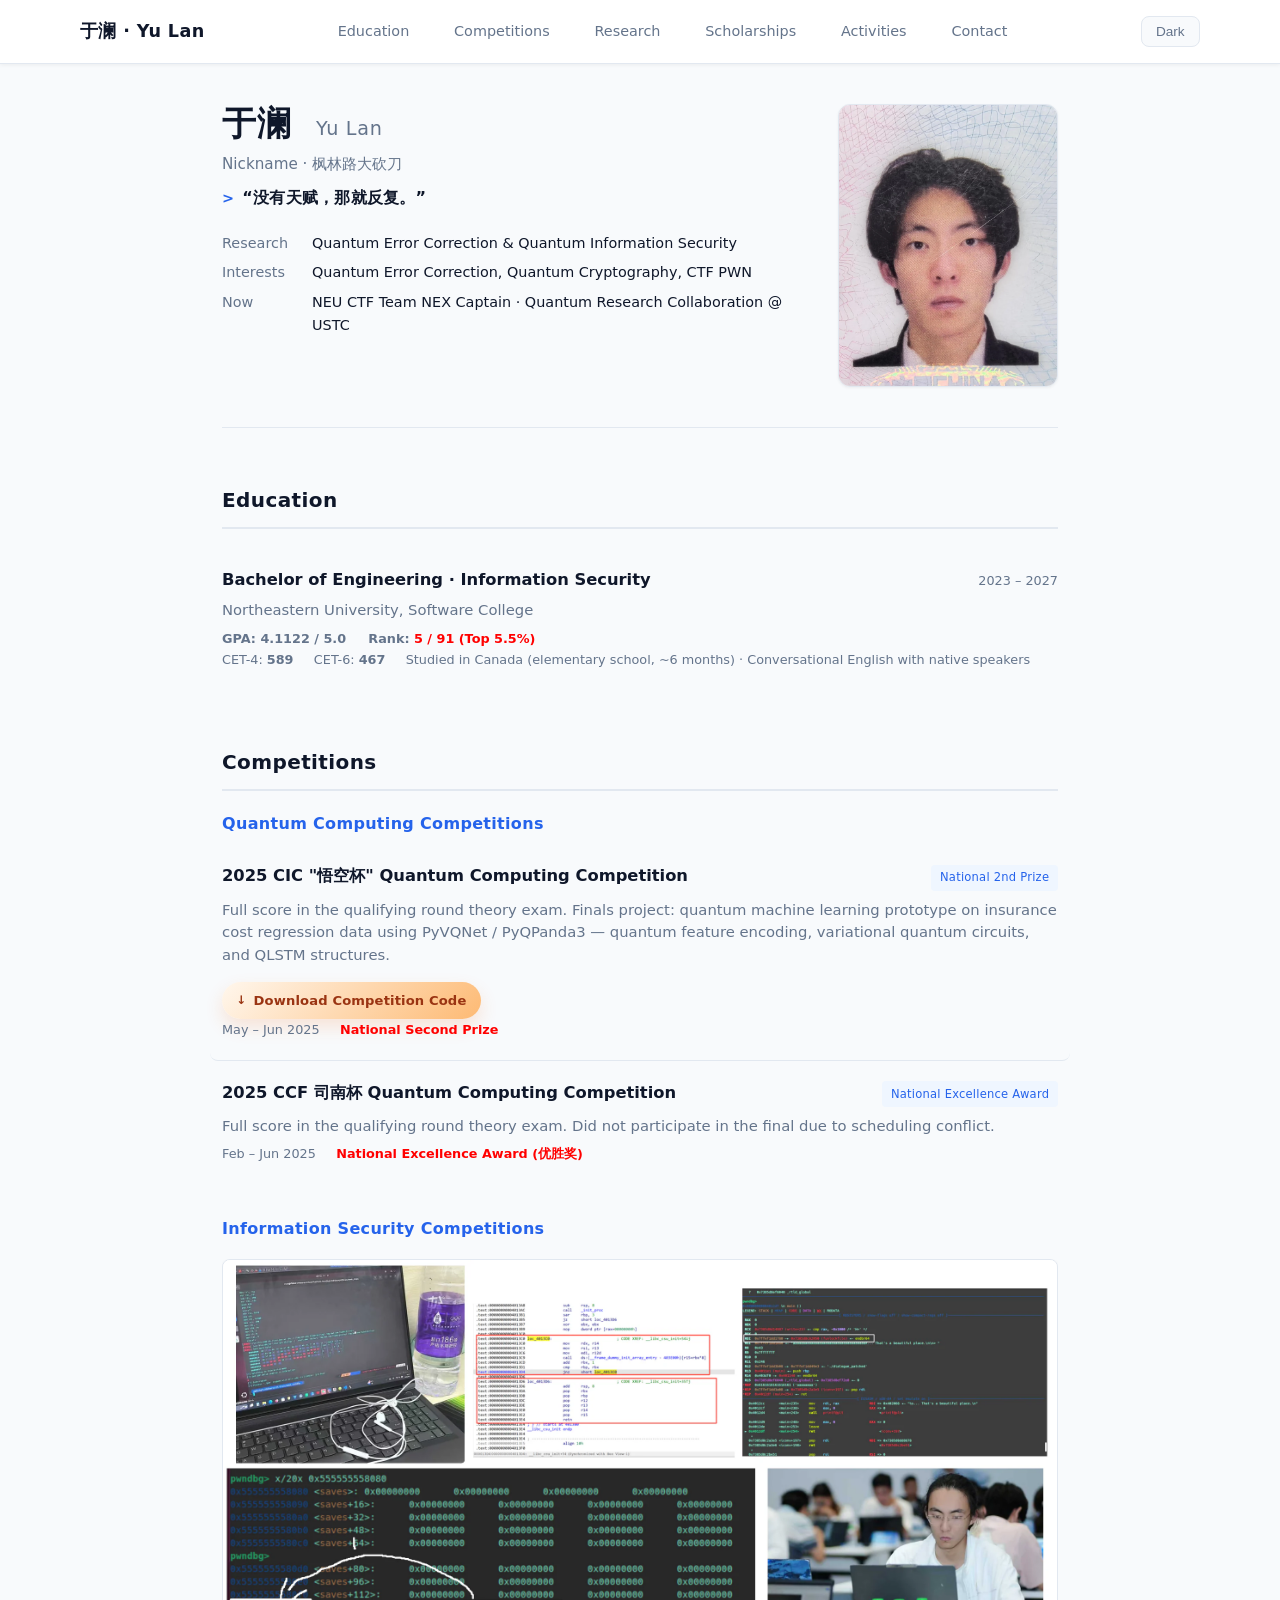
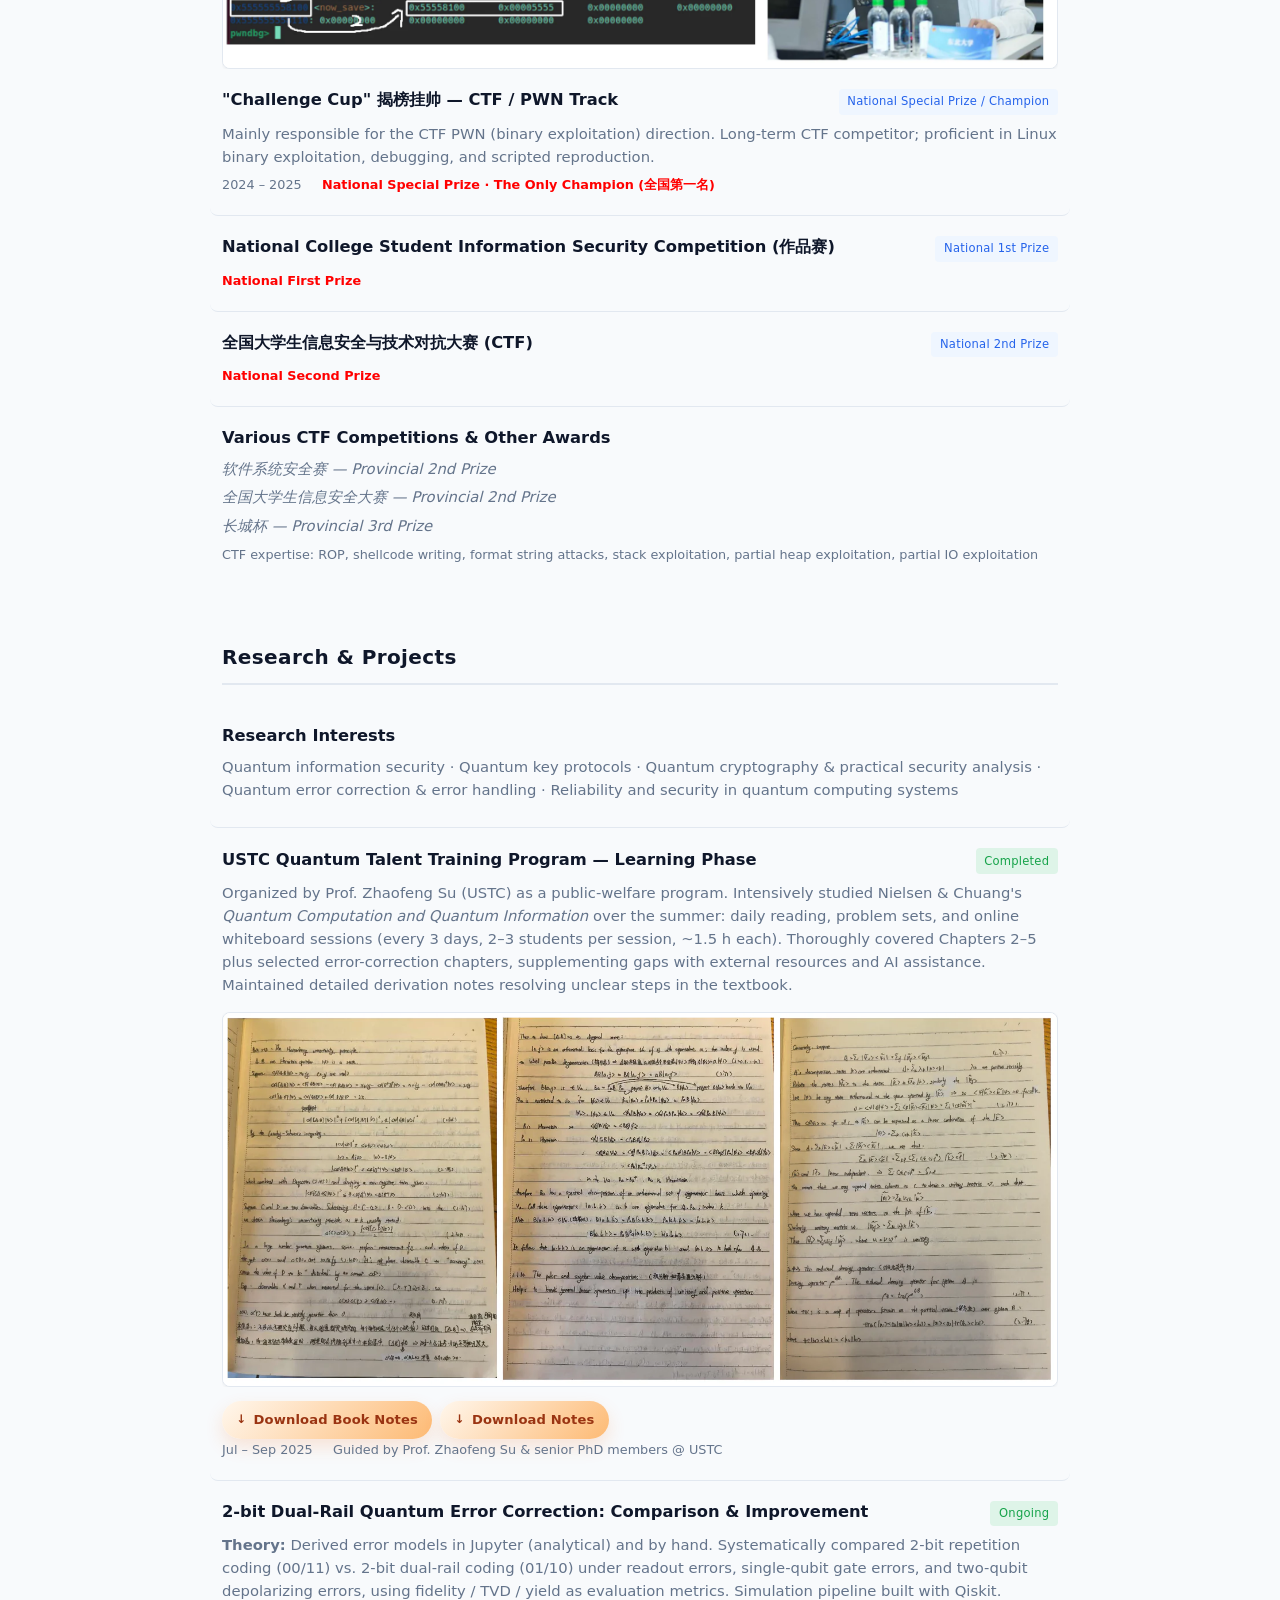
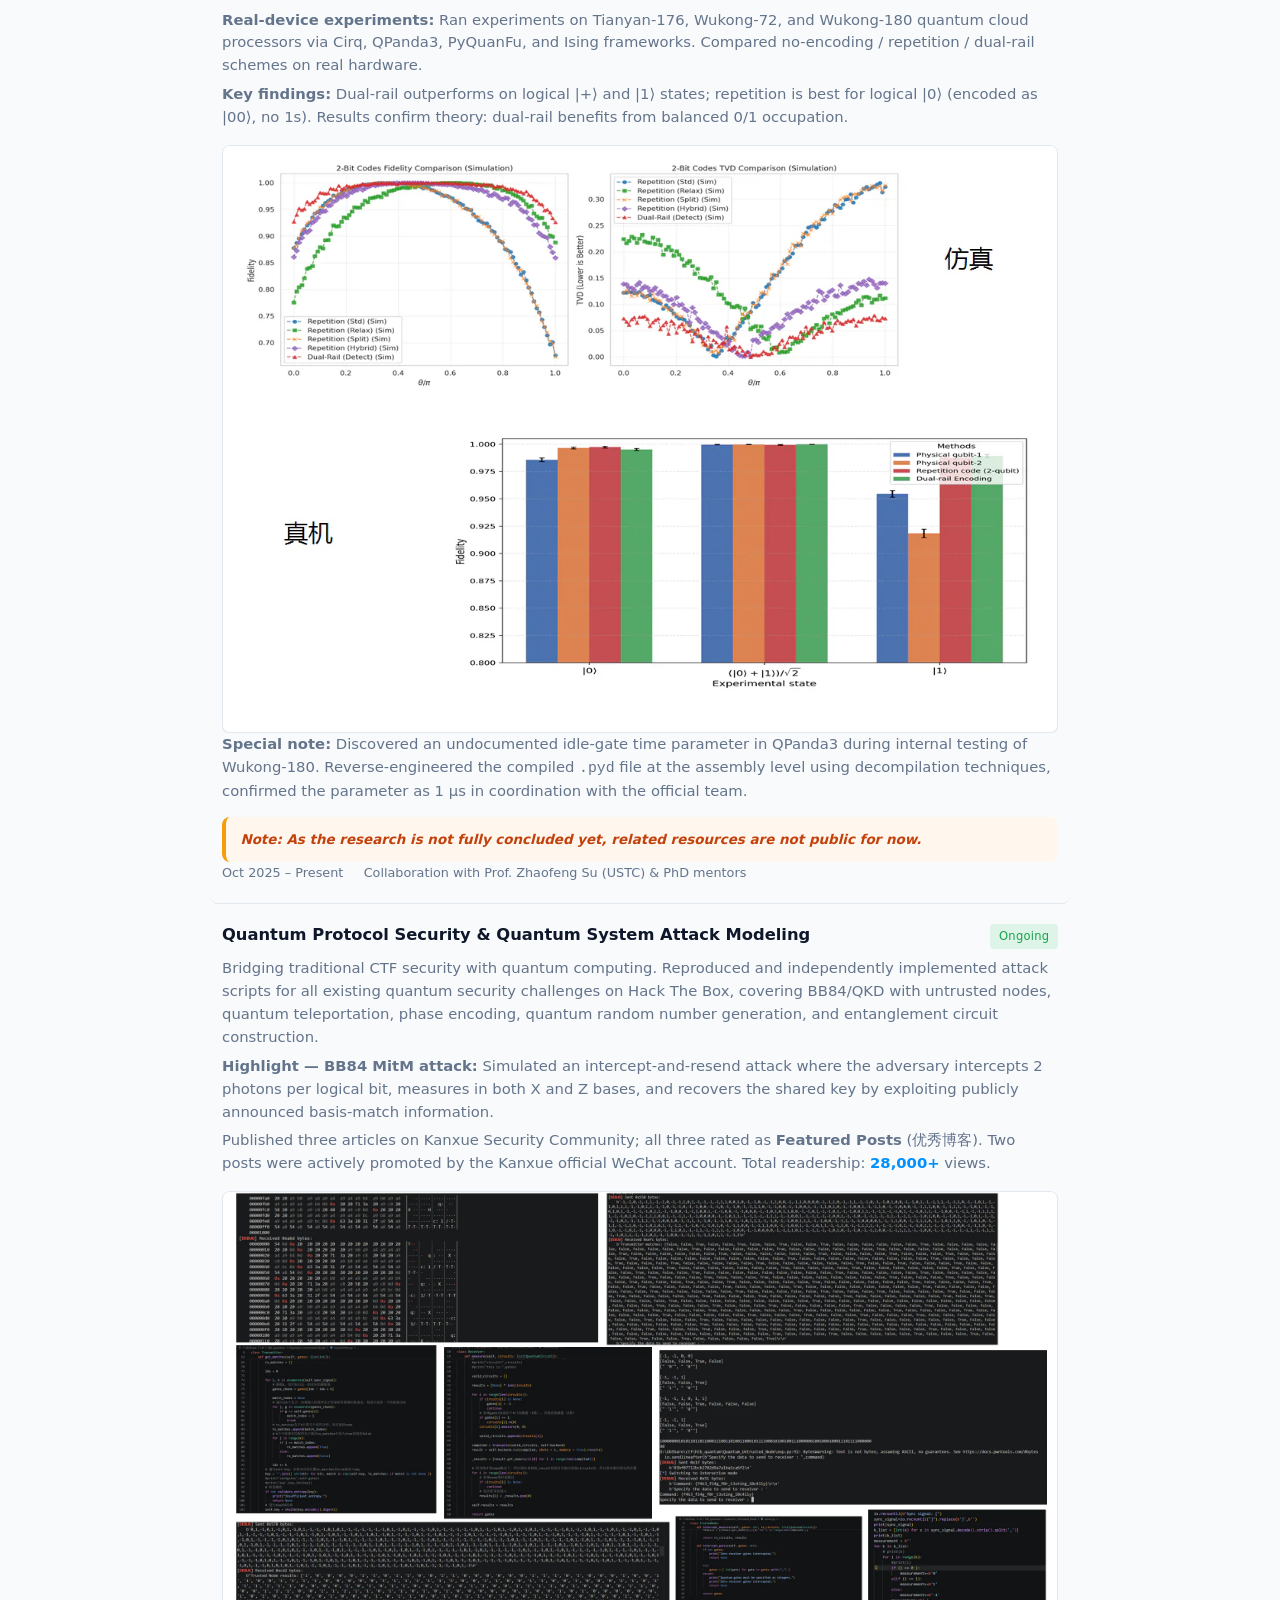
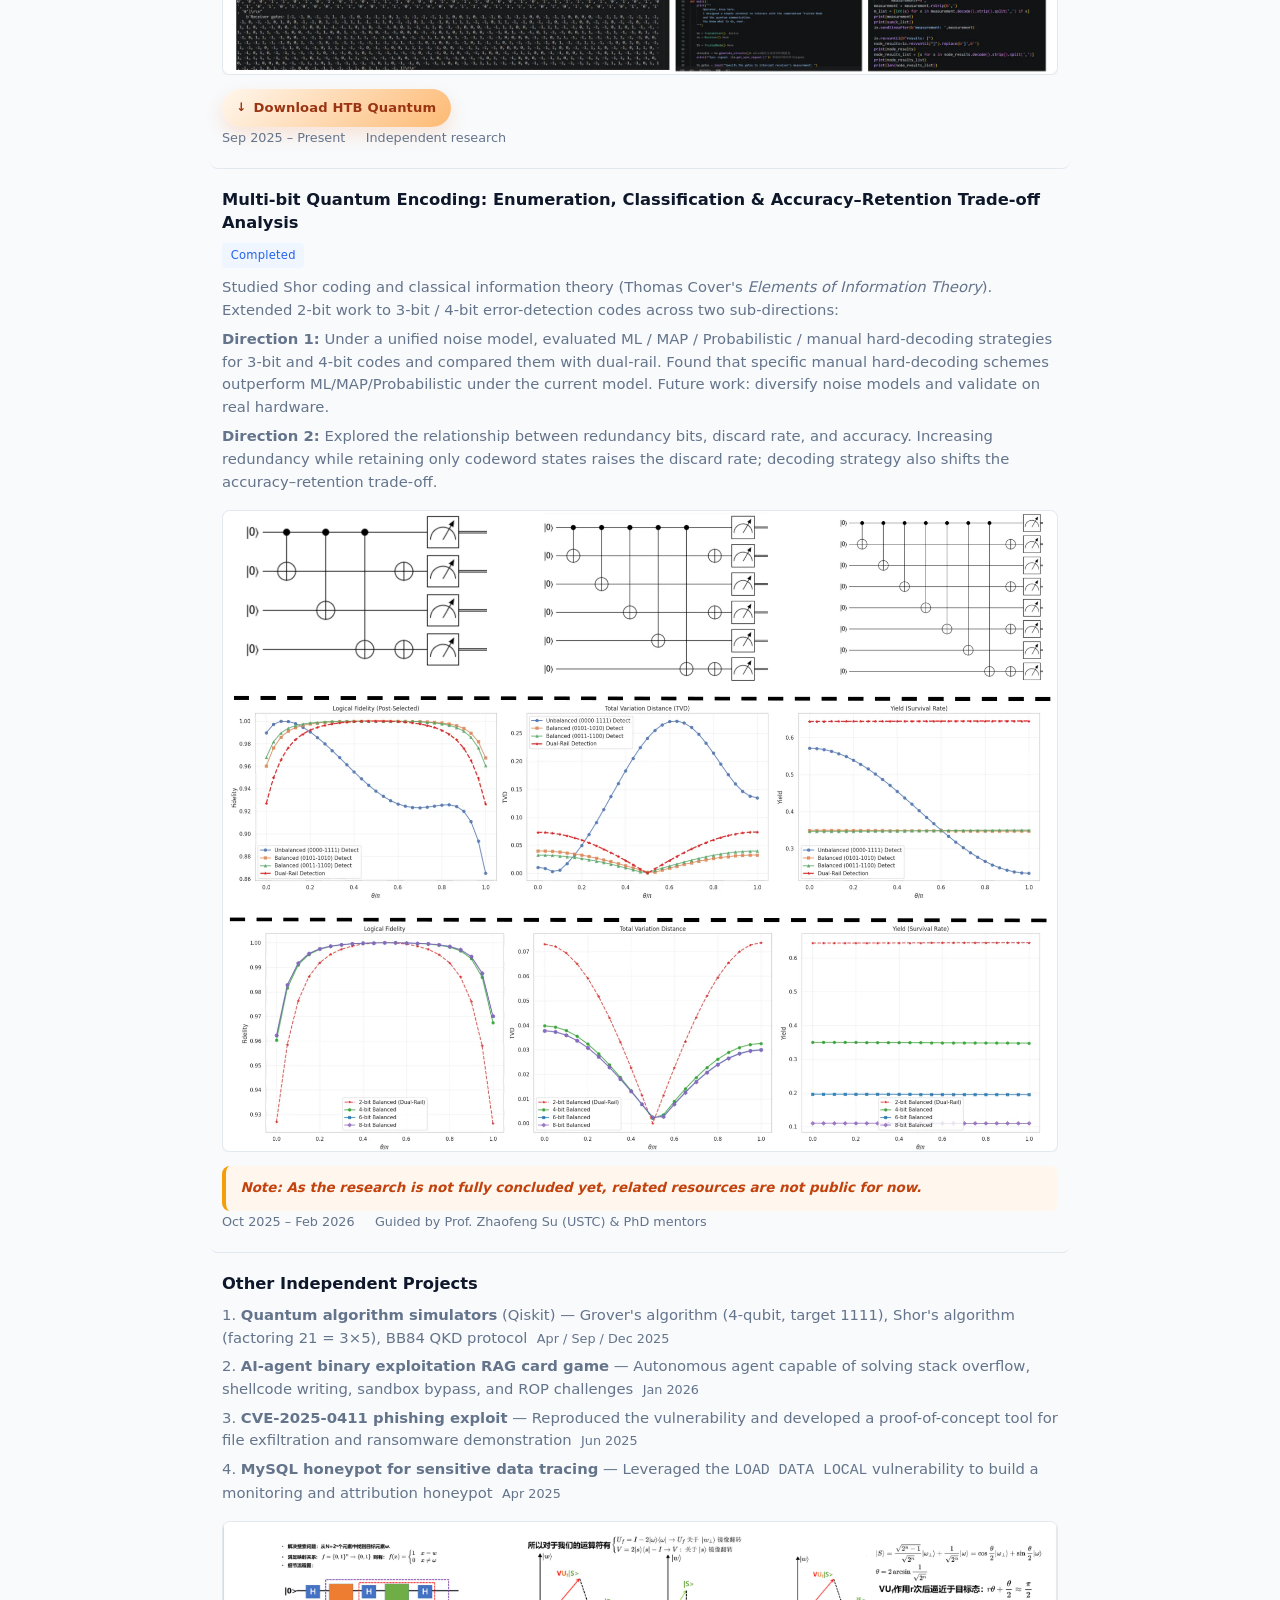
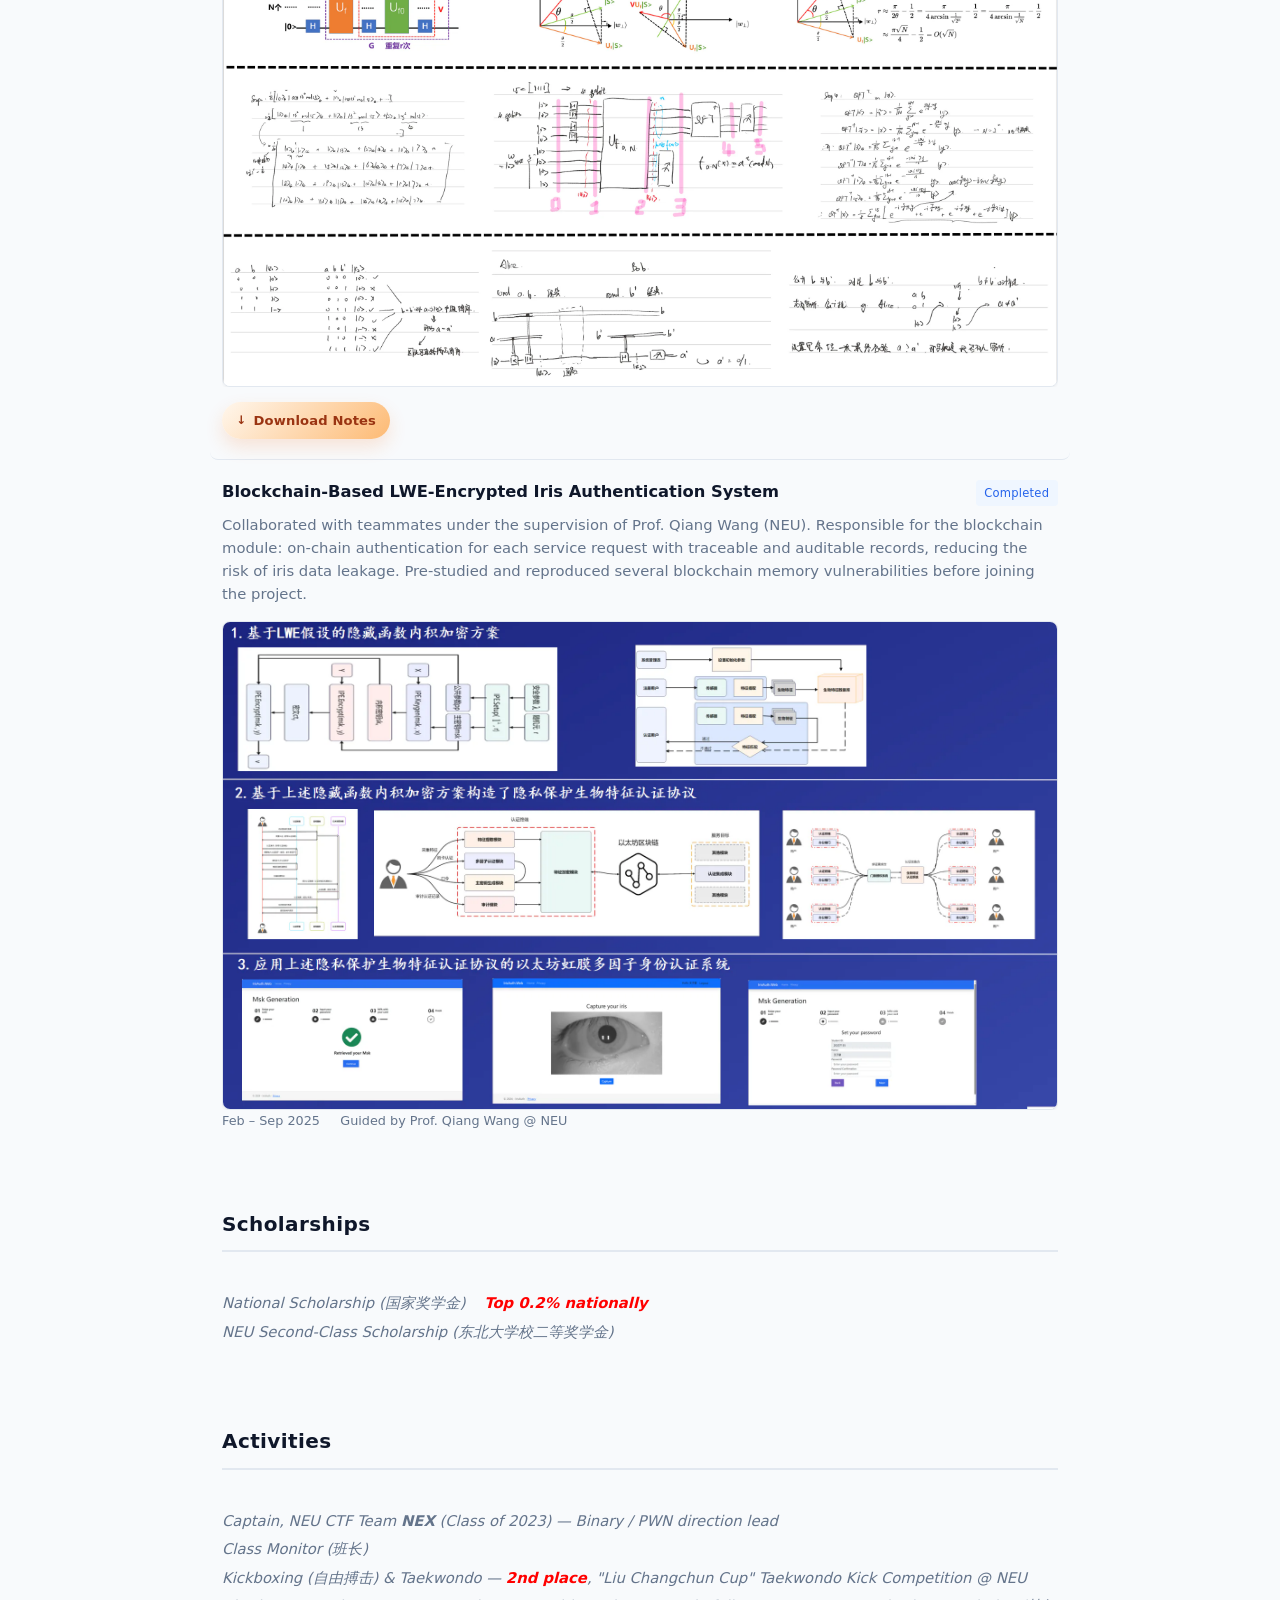
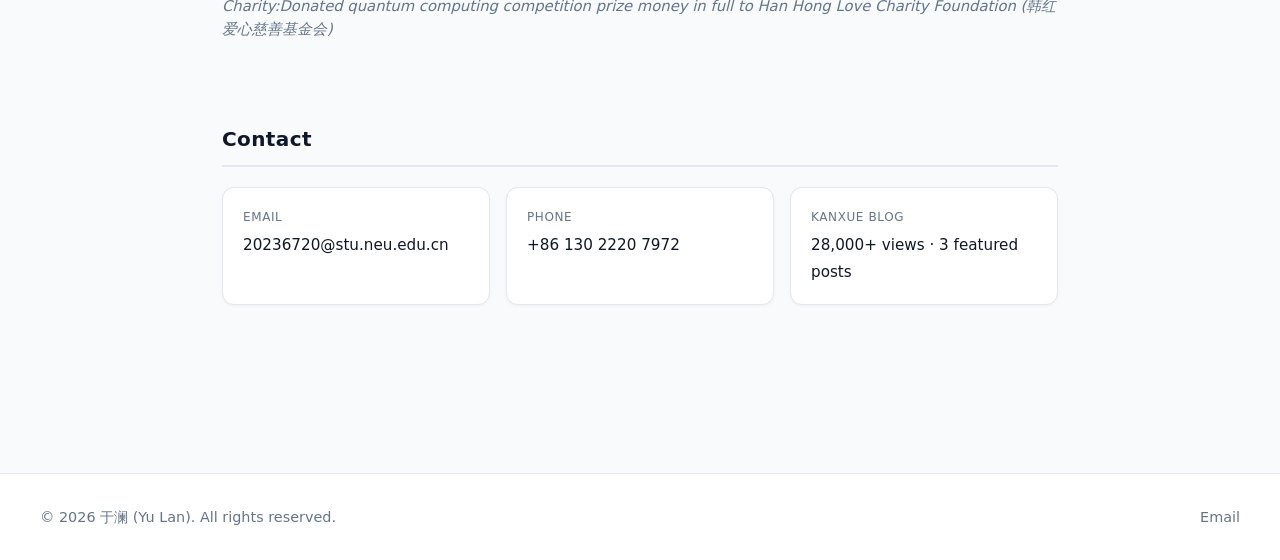
==== commit 1bb33dce: "Optimize homepage images for mobile" ====
--- a/index.html
+++ b/index.html
@@ -40,7 +40,7 @@
                     </dl>
                 </div>
                 <div class="hero-photo-wrap">
-                    <img src="avatar.jpg" alt="Yu Lan portrait" class="hero-photo-img">
+                    <img src="avatar.webp" alt="Yu Lan portrait" class="hero-photo-img" width="1269" height="1636" decoding="async" fetchpriority="high">
                 </div>
             </div>
         </header>
@@ -101,7 +101,7 @@
             <div class="competition-group">
                 <h3 class="group-title">Information Security Competitions</h3>
                 <figure class="entry-figure">
-                    <img src="information-security-competitions.png" alt="Information security competitions and binary exploitation work" loading="lazy">
+                    <img src="information-security-competitions.webp" alt="Information security competitions and binary exploitation work" width="1940" height="950" loading="lazy" decoding="async">
                 </figure>
 
                 <div class="entry">
@@ -165,7 +165,7 @@
                     Organized by Prof. Zhaofeng Su (USTC) as a public-welfare program. Intensively studied Nielsen &amp; Chuang's <em>Quantum Computation and Quantum Information</em> over the summer: daily reading, problem sets, and online whiteboard sessions (every 3 days, 2–3 students per session, ~1.5 h each). Thoroughly covered Chapters 2–5 plus selected error-correction chapters, supplementing gaps with external resources and AI assistance. Maintained detailed derivation notes resolving unclear steps in the textbook.
                 </p>
                 <figure class="entry-figure">
-                    <img src="ustc-learning-phase-notes.png" alt="USTC quantum talent training program study notes" loading="lazy">
+                    <img src="ustc-learning-phase-notes.webp" alt="USTC quantum talent training program study notes" width="1452" height="648" loading="lazy" decoding="async">
                 </figure>
                 <div class="entry-links">
                     <a href="downloads/ustc-book-notes.html" class="btn">Download Book Notes</a>
@@ -190,7 +190,7 @@
                     <strong>Key findings:</strong> Dual-rail outperforms on logical |+⟩ and |1⟩ states; repetition is best for logical |0⟩ (encoded as |00⟩, no 1s). Results confirm theory: dual-rail benefits from balanced 0/1 occupation.
                 </p>
                 <figure class="entry-figure">
-                    <img src="dual-rail-comparison.png" alt="Simulation and real-device comparison for 2-bit dual-rail quantum error correction" loading="lazy">
+                    <img src="dual-rail-comparison.webp" alt="Simulation and real-device comparison for 2-bit dual-rail quantum error correction" width="1092" height="768" loading="lazy" decoding="async">
                 </figure>
                 <p class="entry-desc">
                     <strong>Special note:</strong> Discovered an undocumented idle-gate time parameter in QPanda3 during internal testing of Wukong-180. Reverse-engineered the compiled <code>.pyd</code> file at the assembly level using decompilation techniques, confirmed the parameter as 1 µs in coordination with the official team.
@@ -215,7 +215,7 @@
                     Published three articles on Kanxue Security Community; all three rated as <strong>Featured Posts</strong> (优秀博客). Two posts were actively promoted by the Kanxue official WeChat account. Total readership: <span style="font-weight:bold;color:#0090ff;">28,000+</span> views.
                 </p>
                 <figure class="entry-figure">
-                    <img src="quantum-protocol-security.png" alt="Quantum protocol security debugging and attack analysis screenshots" loading="lazy">
+                    <img src="quantum-protocol-security.webp" alt="Quantum protocol security debugging and attack analysis screenshots" width="2014" height="1164" loading="lazy" decoding="async">
                 </figure>
                 <div class="entry-links">
                     <a href="downloads/htb-quantum.html" class="btn">Download HTB Quantum</a>
@@ -239,7 +239,7 @@
                     <strong>Direction 2:</strong> Explored the relationship between redundancy bits, discard rate, and accuracy. Increasing redundancy while retaining only codeword states raises the discard rate; decoding strategy also shifts the accuracy–retention trade-off.
                 </p>
                 <figure class="entry-figure">
-                    <img src="multi-bit-quantum-encoding.png" alt="Multi-bit quantum encoding circuits and comparison plots" loading="lazy">
+                    <img src="multi-bit-quantum-encoding.webp" alt="Multi-bit quantum encoding circuits and comparison plots" width="1626" height="1248" loading="lazy" decoding="async">
                 </figure>
                 <p class="entry-note">Note: As the research is not fully concluded yet, related resources are not public for now.</p>
                 <p class="entry-meta">Oct 2025 – Feb 2026 &nbsp;&nbsp;&nbsp; Guided by Prof. Zhaofeng Su (USTC) &amp; PhD mentors</p>
@@ -262,7 +262,7 @@
                     4. <strong>MySQL honeypot for sensitive data tracing</strong> — Leveraged the <code>LOAD DATA LOCAL</code> vulnerability to build a monitoring and attribution honeypot &nbsp;<span class="entry-meta">Apr 2025</span>
                 </p>
                 <figure class="entry-figure">
-                    <img src="6d1061a31cd0d21033e63f4f6020f9c7.png" alt="Quantum independent project notes and diagrams" loading="lazy">
+                    <img src="6d1061a31cd0d21033e63f4f6020f9c7.webp" alt="Quantum independent project notes and diagrams" width="2384" height="1328" loading="lazy" decoding="async">
                 </figure>
                 <div class="entry-links">
                     <a href="downloads/project-notes.html" class="btn">Download Notes</a>
@@ -279,7 +279,7 @@
                     Collaborated with teammates under the supervision of Prof. Qiang Wang (NEU). Responsible for the blockchain module: on-chain authentication for each service request with traceable and auditable records, reducing the risk of iris data leakage. Pre-studied and reproduced several blockchain memory vulnerabilities before joining the project.
                 </p>
                 <figure class="entry-figure">
-                    <img src="lwe-iris-authentication-system.png" alt="LWE-encrypted iris authentication system architecture and demo screens" loading="lazy">
+                    <img src="lwe-iris-authentication-system.webp" alt="LWE-encrypted iris authentication system architecture and demo screens" width="1846" height="1078" loading="lazy" decoding="async">
                 </figure>
                 <p class="entry-meta">Feb – Sep 2025 &nbsp;&nbsp;&nbsp; Guided by Prof. Qiang Wang @ NEU</p>
             </div>
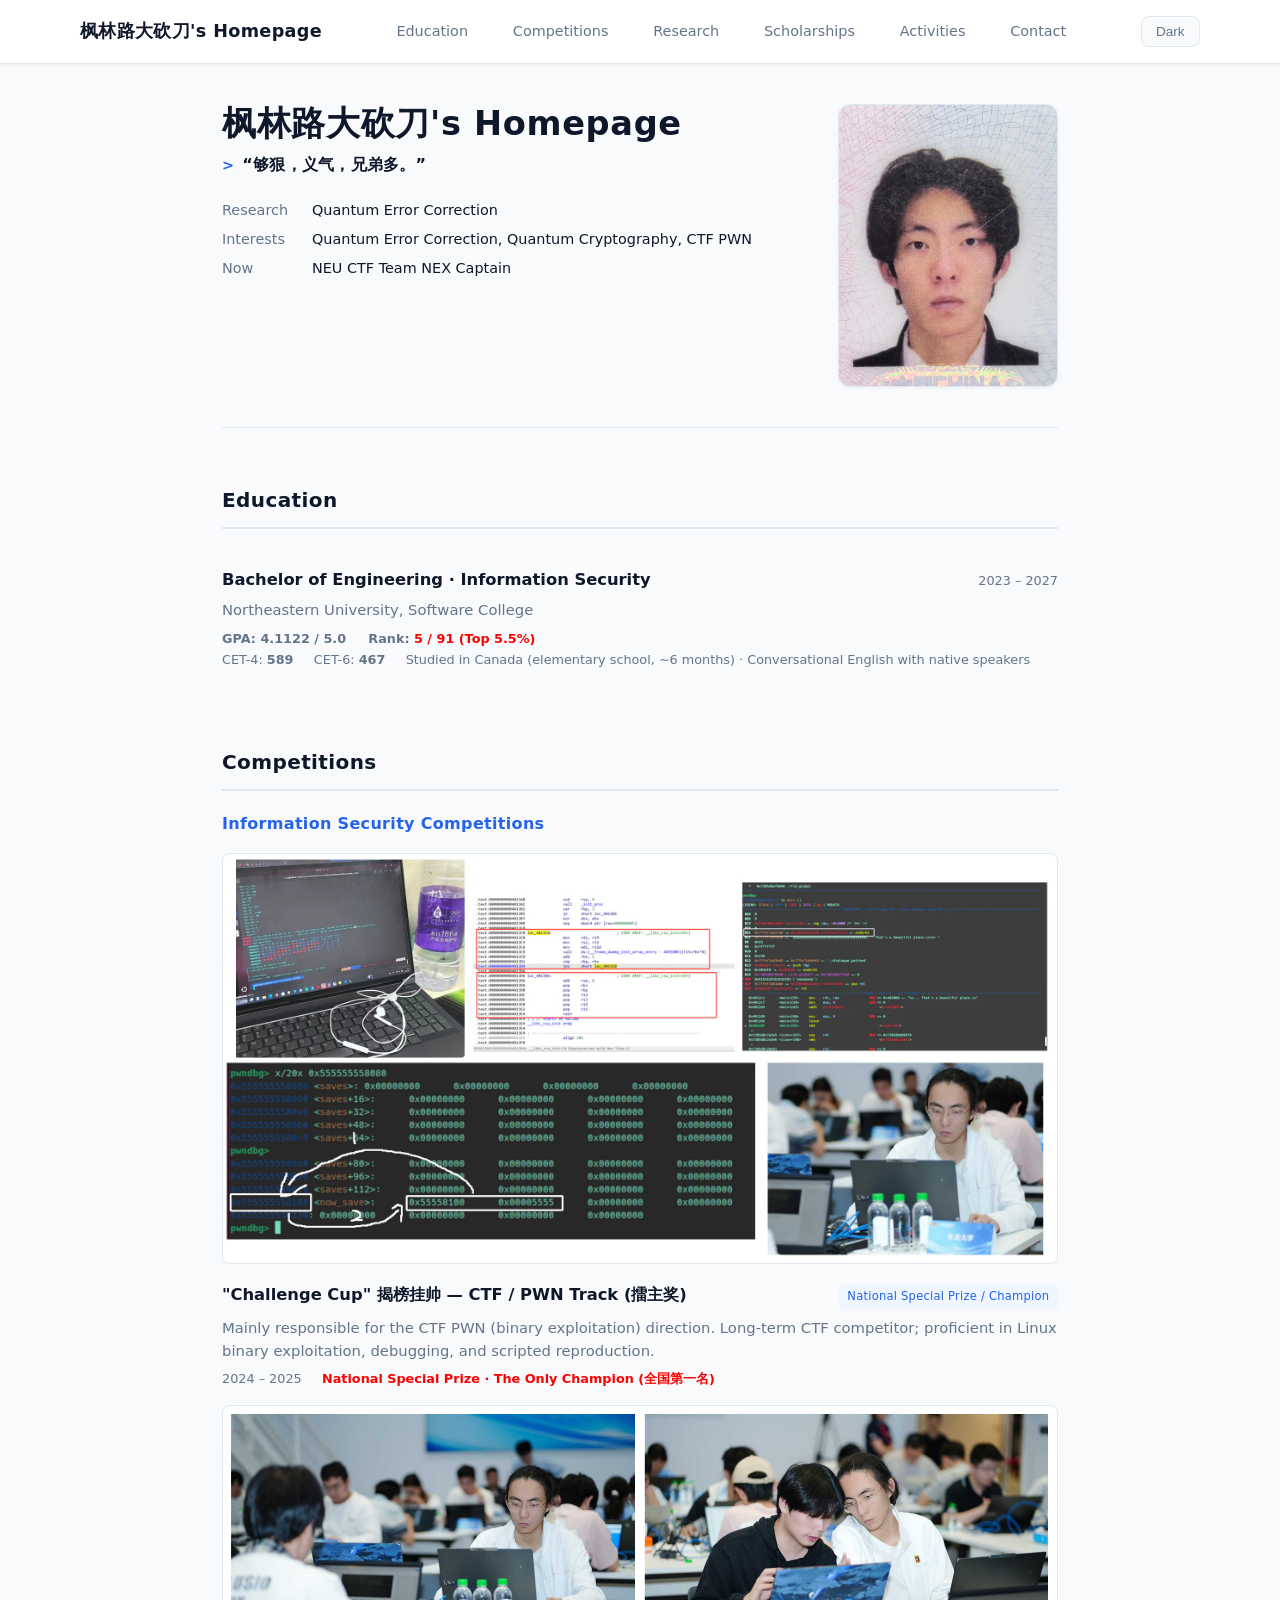
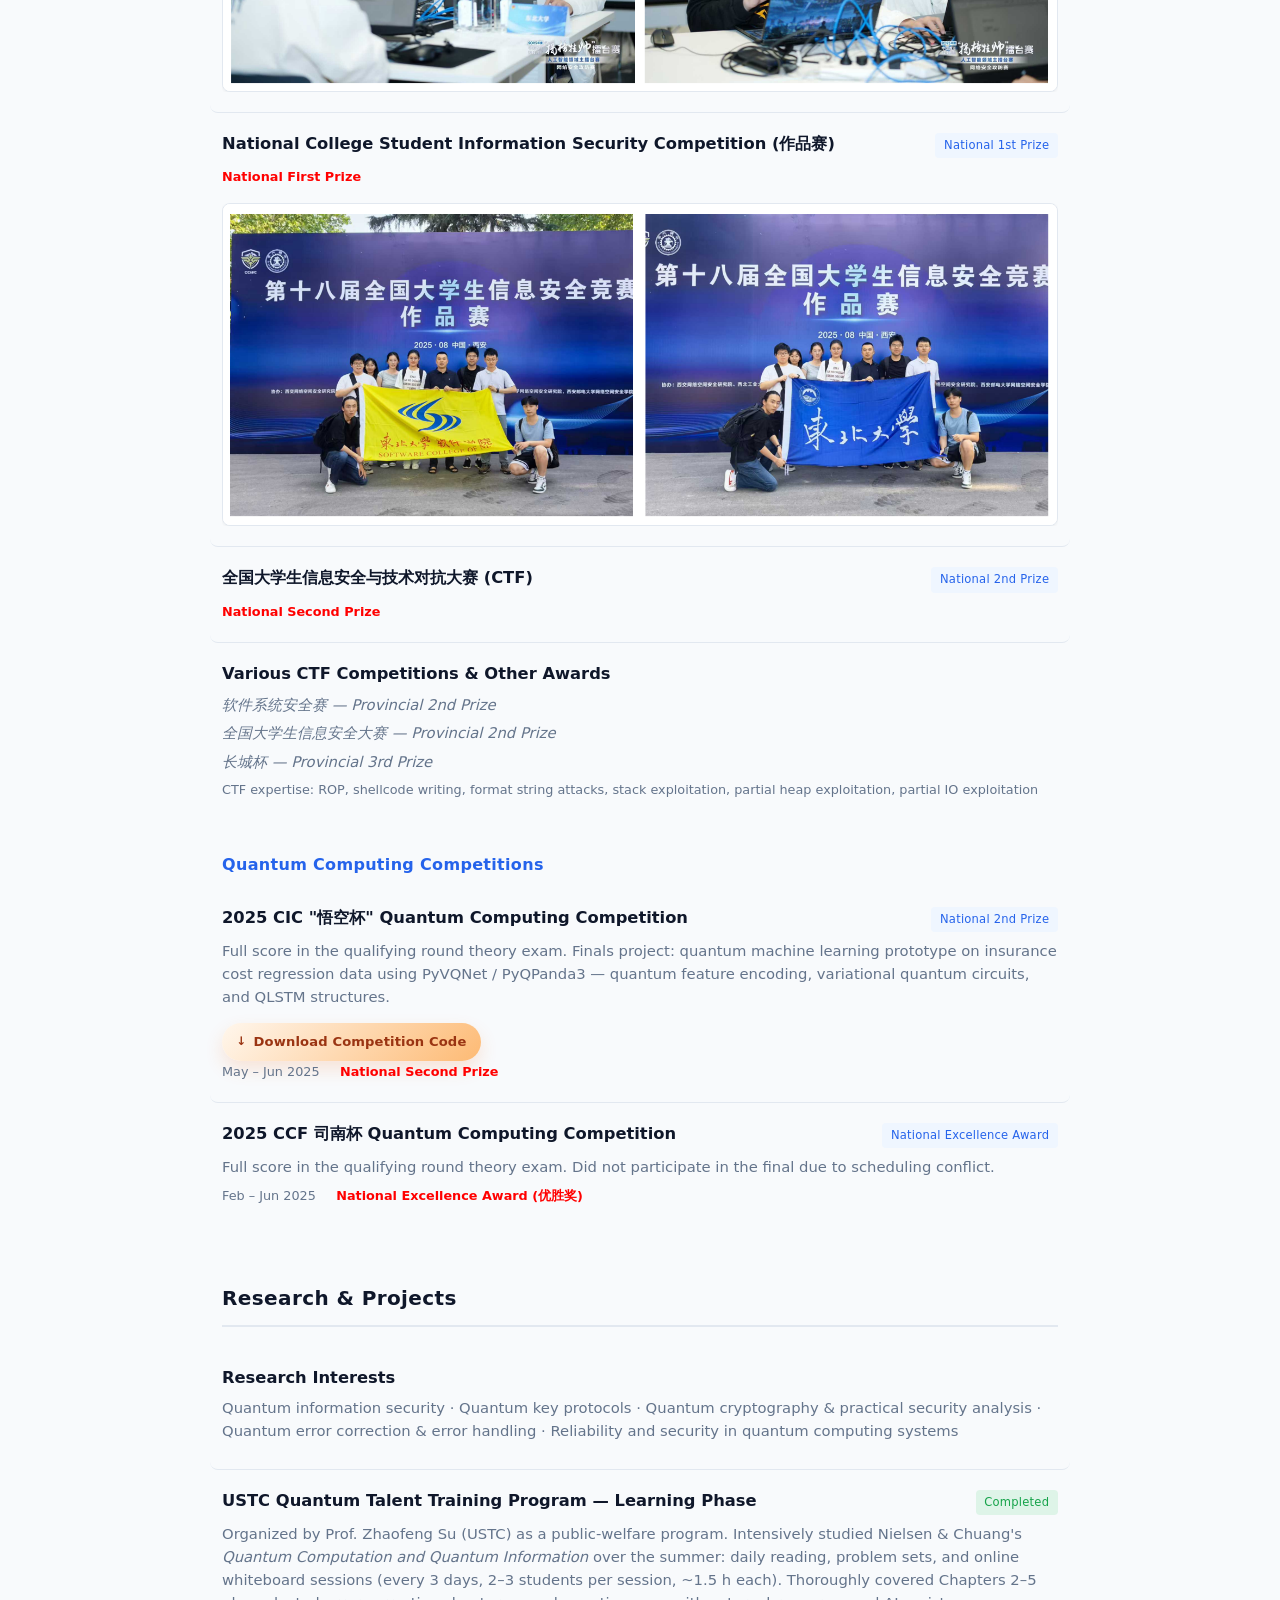
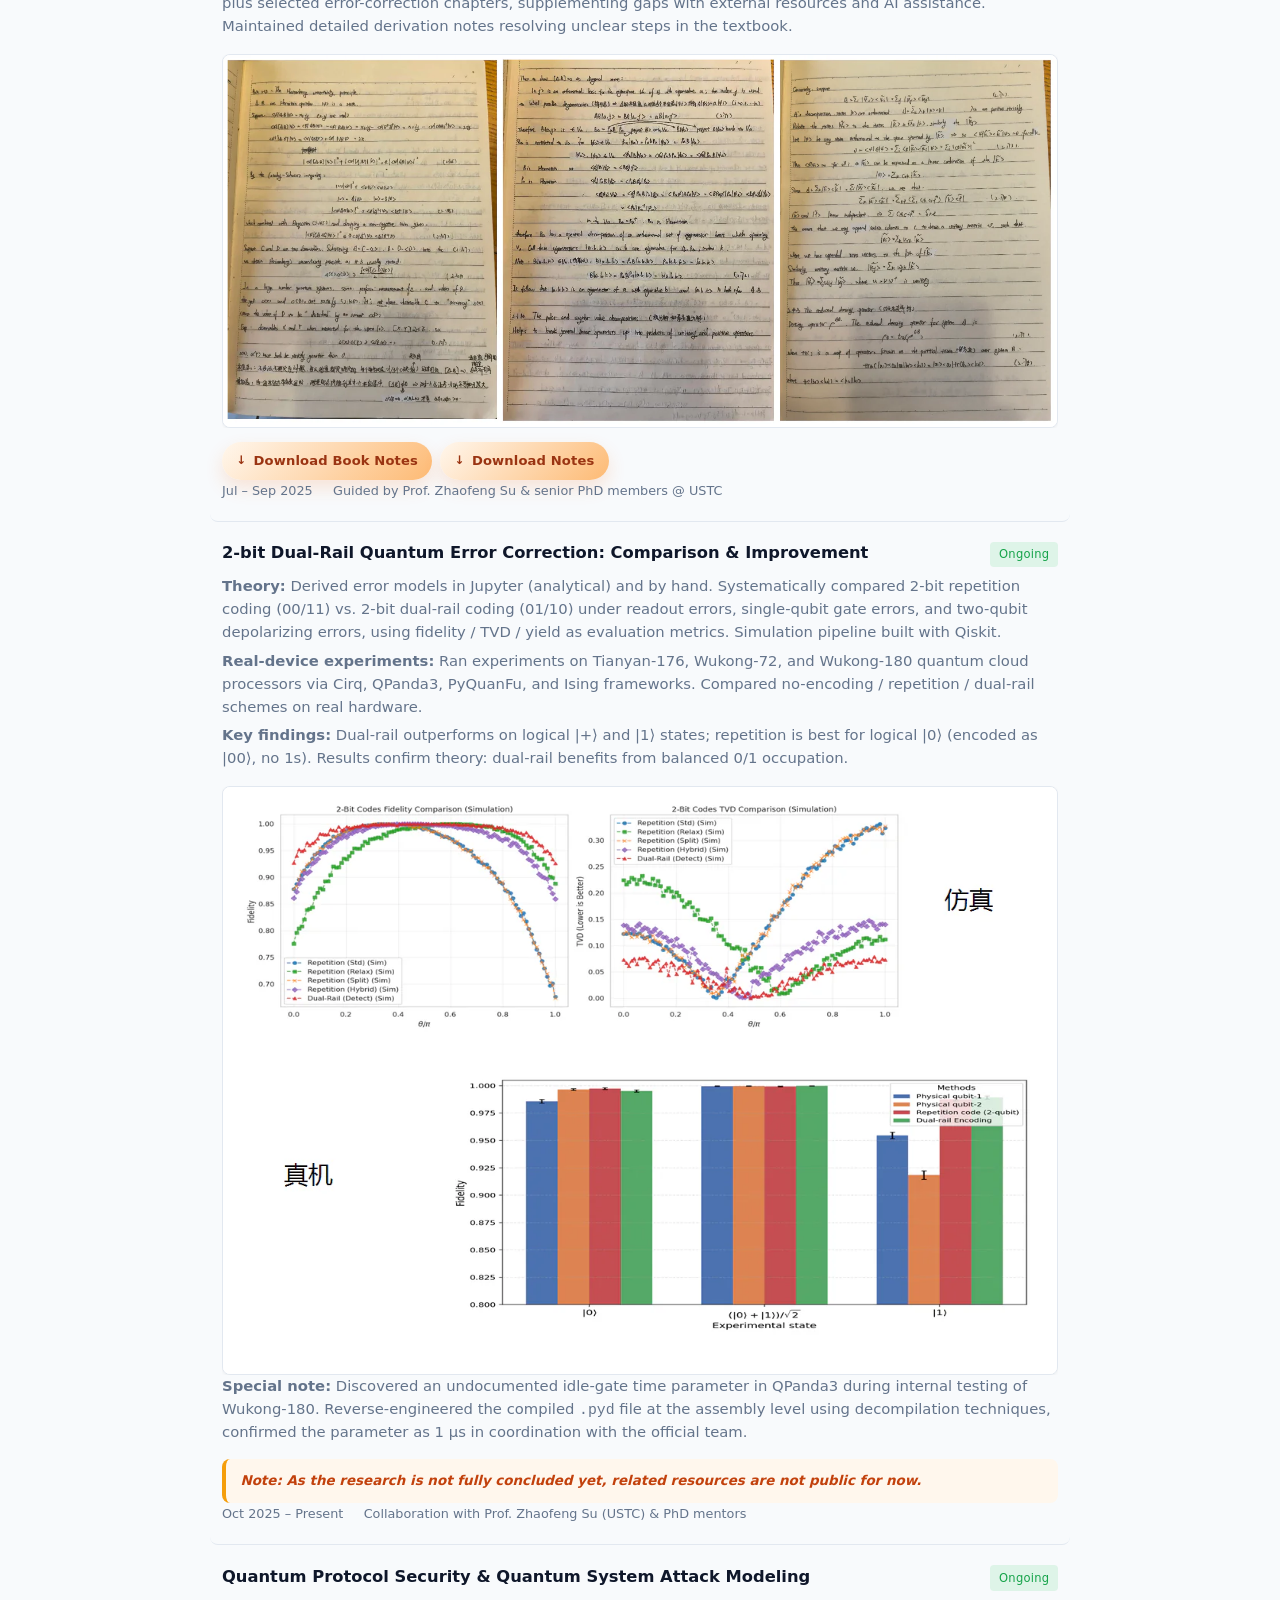
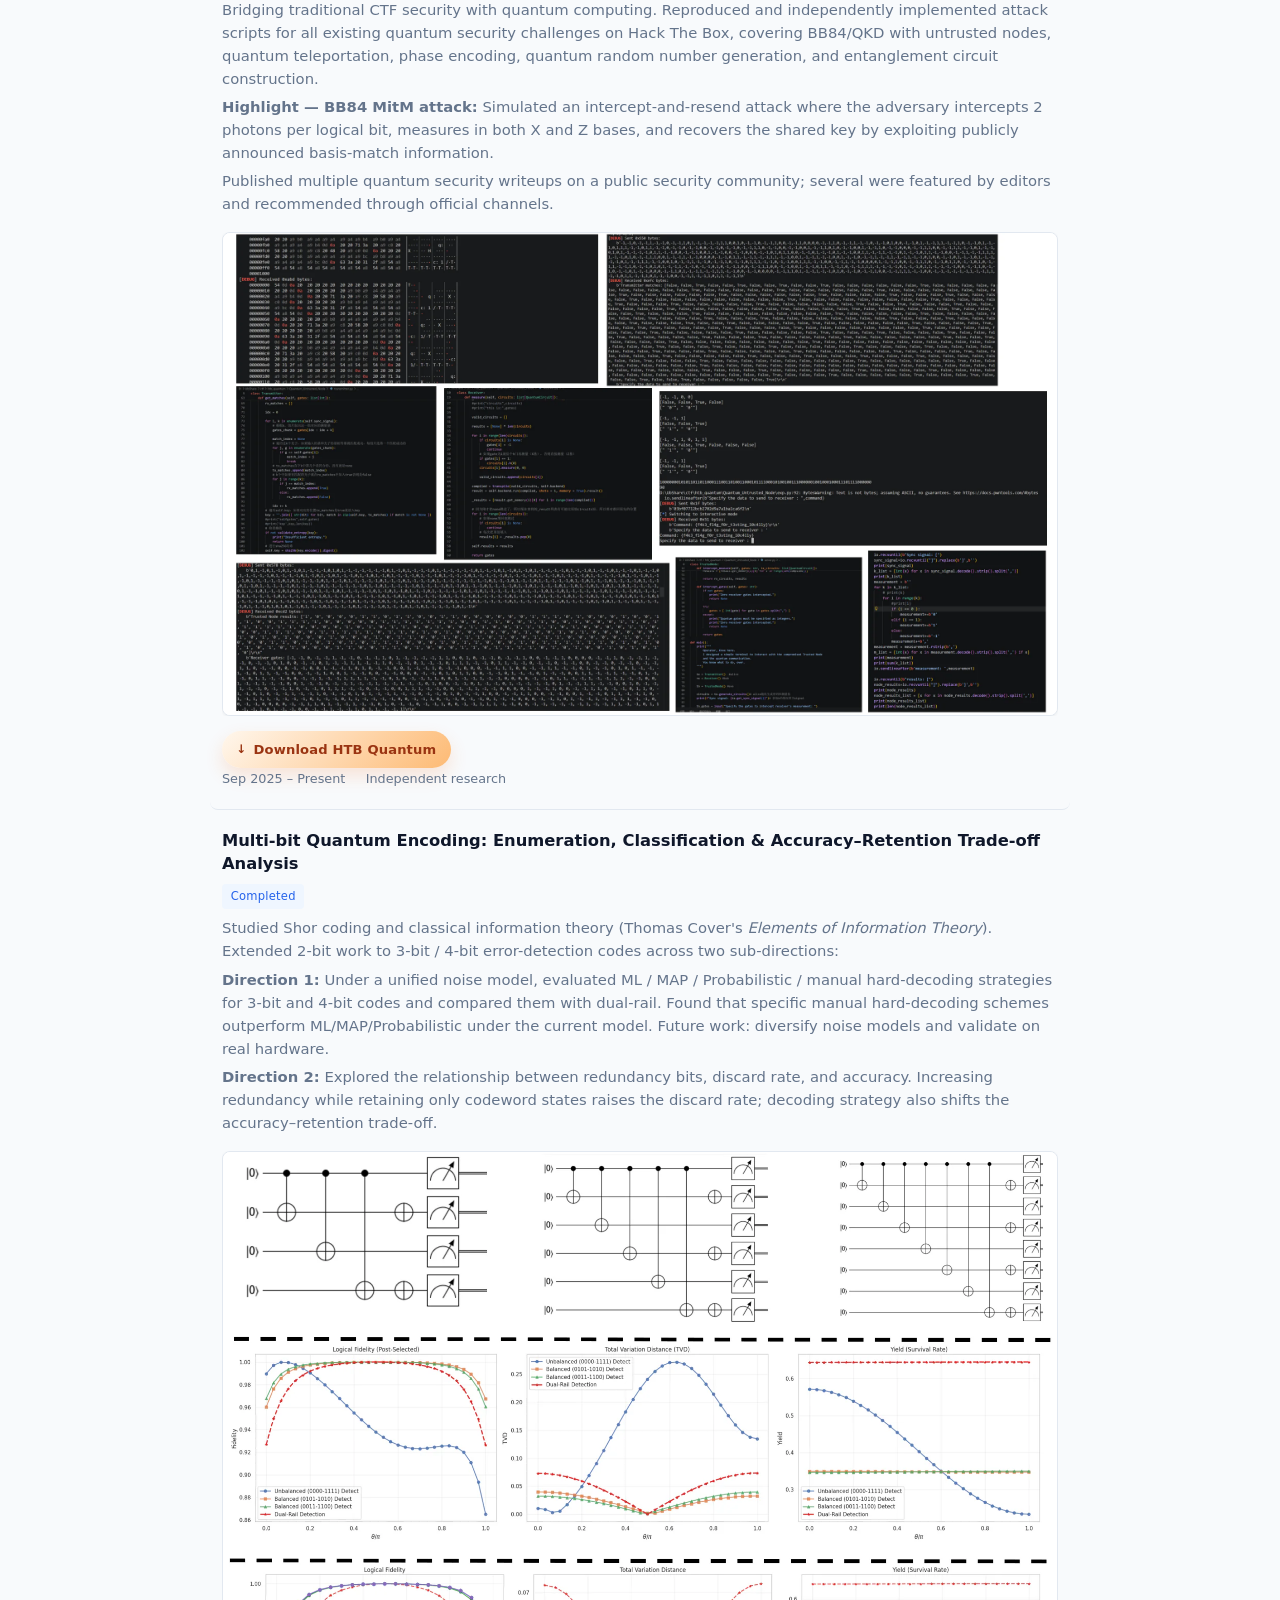
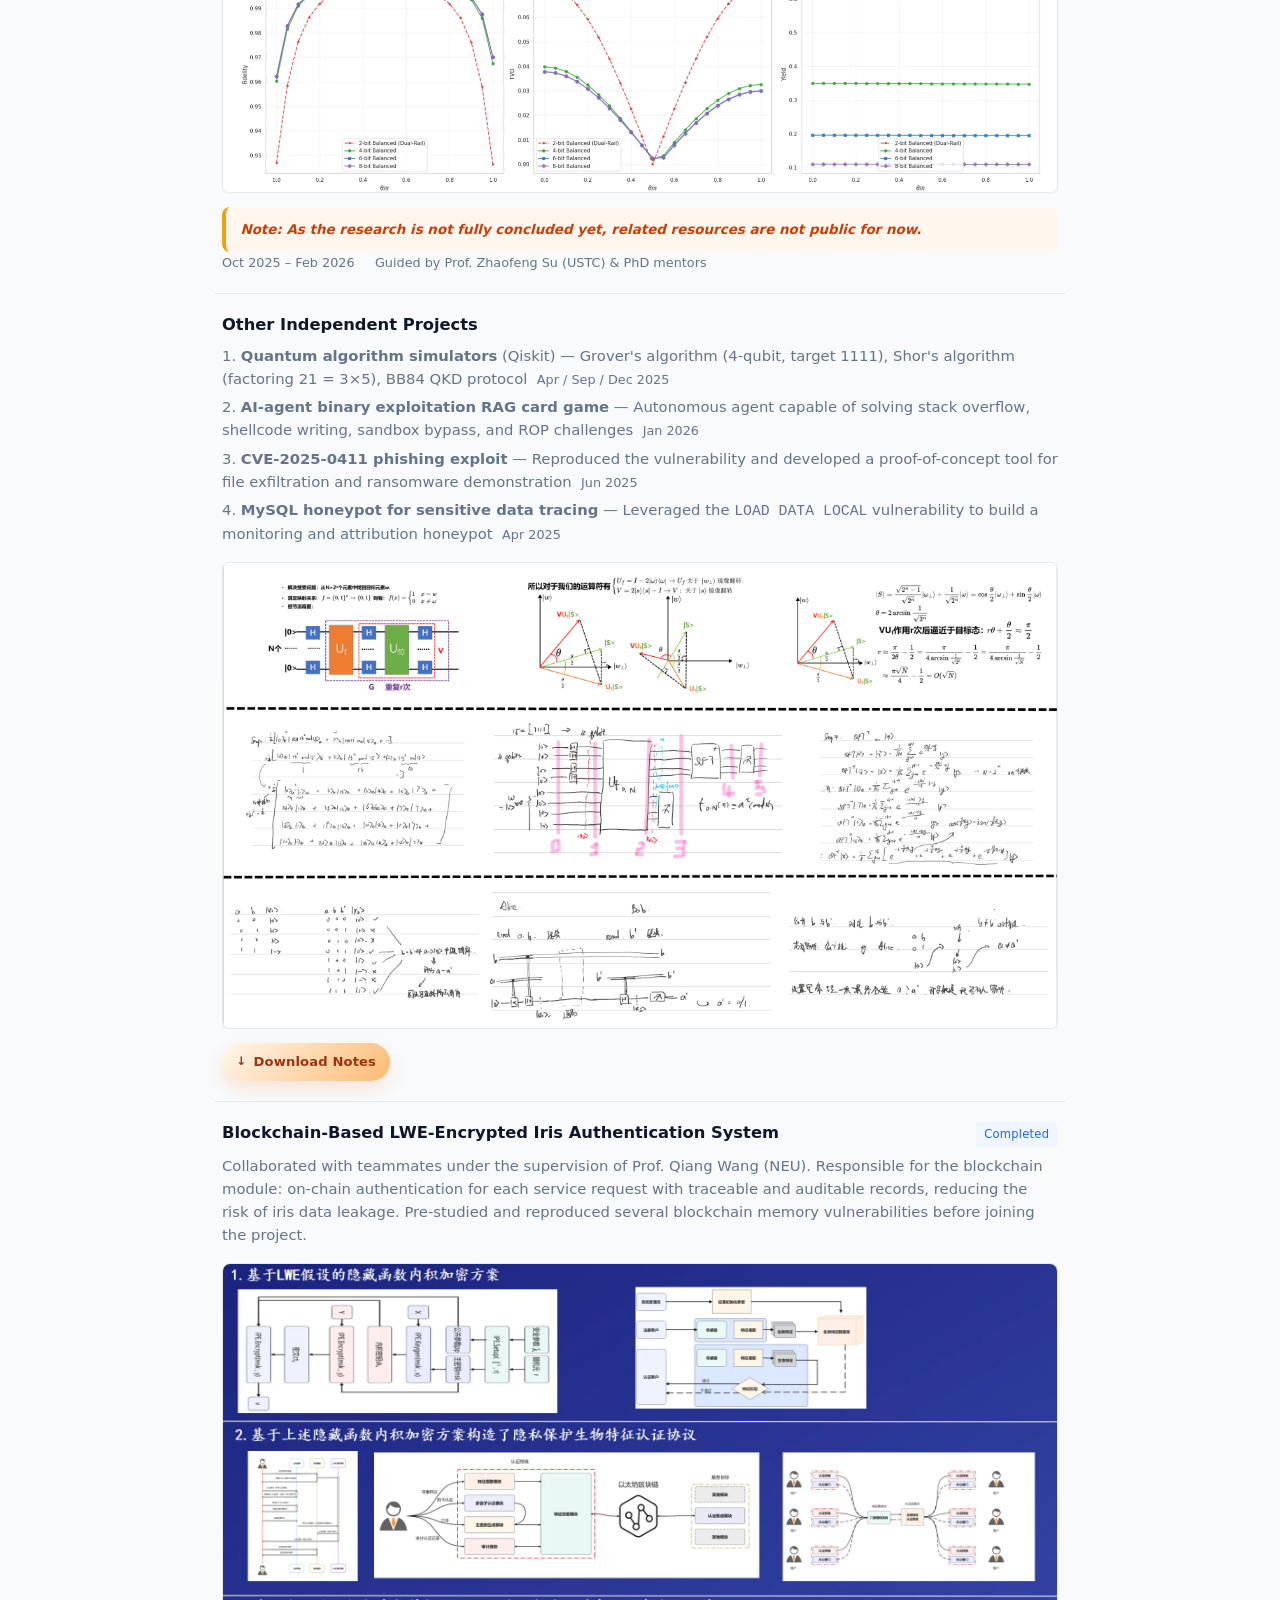
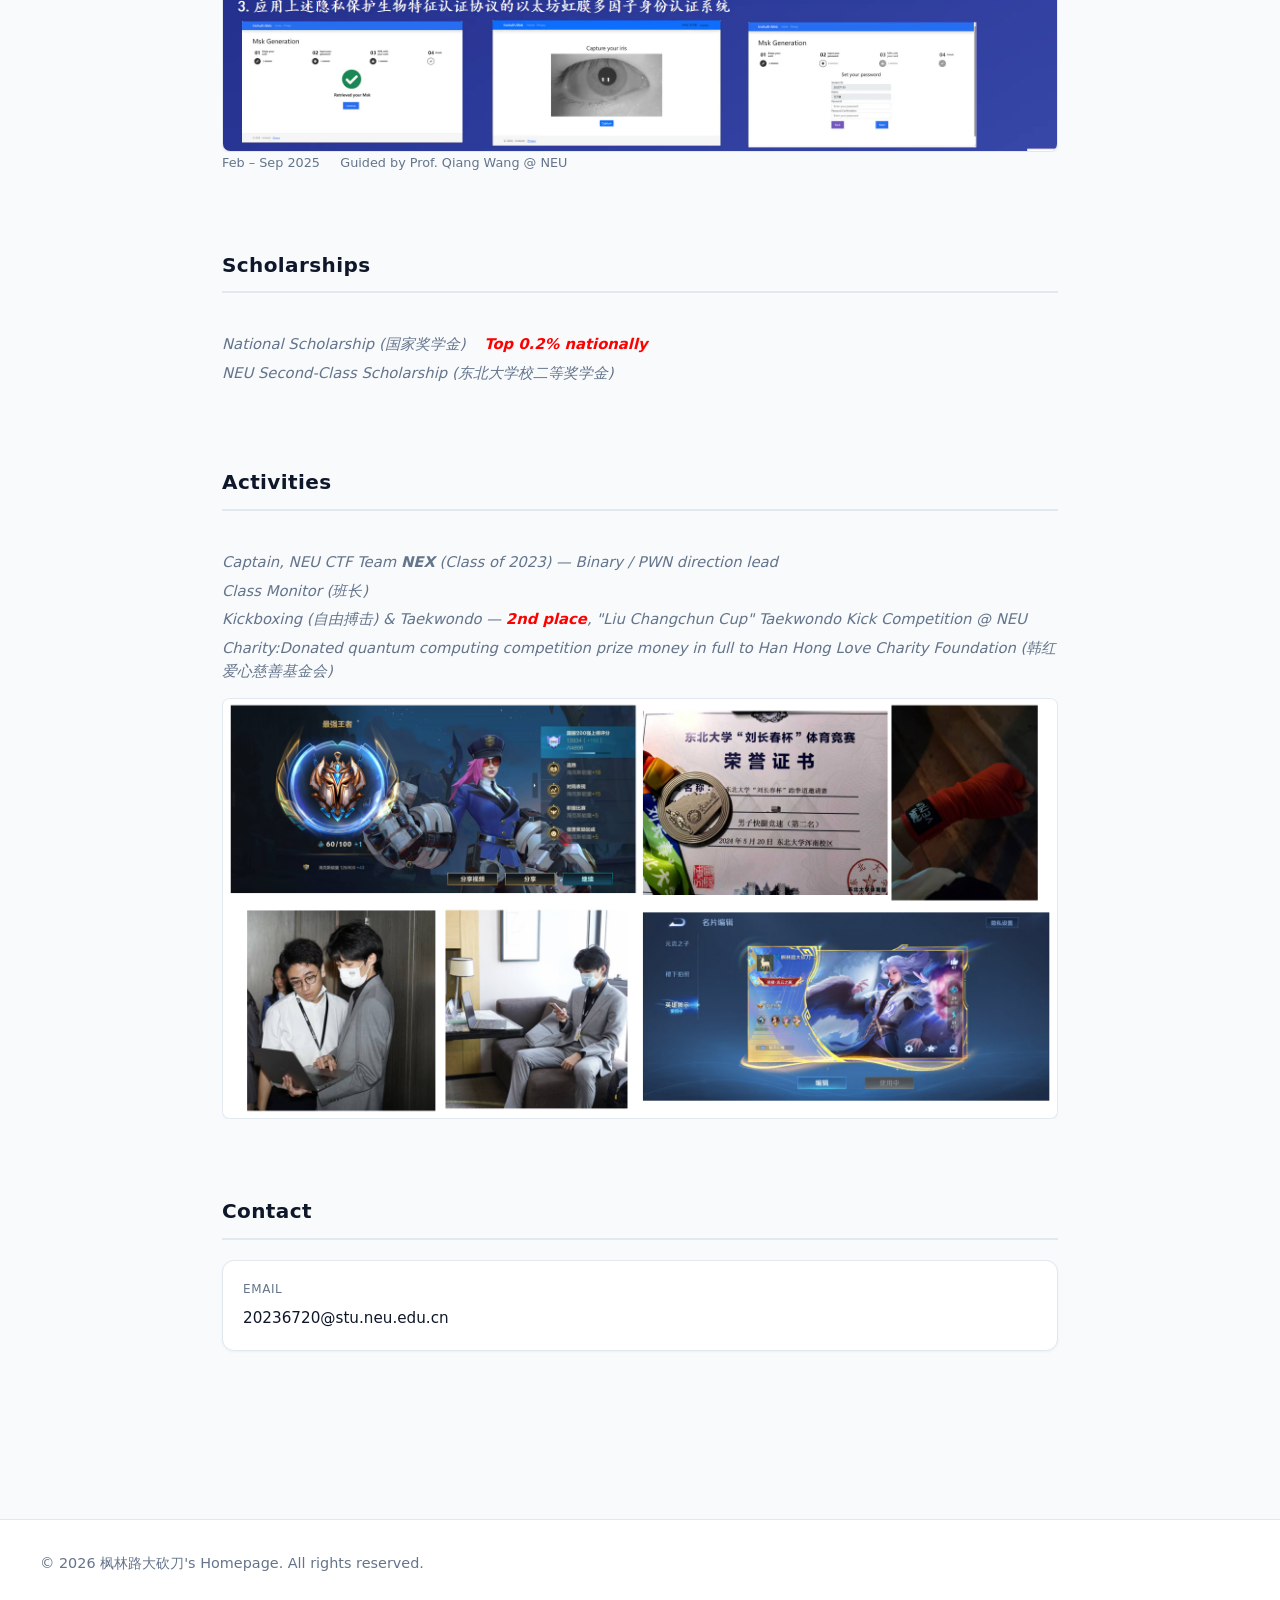
==== commit 8fb6ea85: "Update homepage content and assets" ====
--- a/index.html
+++ b/index.html
@@ -3,13 +3,13 @@
 <head>
     <meta charset="UTF-8">
     <meta name="viewport" content="width=device-width, initial-scale=1.0">
-    <title>Yu Lan | Academic Homepage</title>
-    <link rel="stylesheet" href="styles.css?v=20260420-1">
+    <title>枫林路大砍刀's Homepage</title>
+    <link rel="stylesheet" href="styles.css?v=20260518-1">
 </head>
 <body>
     <nav class="site-nav">
         <div class="nav-inner">
-            <a href="#home" class="nav-brand">于澜 · Yu Lan</a>
+            <a href="#home" class="nav-brand">枫林路大砍刀's Homepage</a>
             <ul class="nav-links">
                 <li><a href="#education" class="nav-link">Education</a></li>
                 <li><a href="#competitions" class="nav-link">Competitions</a></li>
@@ -27,20 +27,19 @@
         <header id="home" class="hero">
             <div class="hero-inner">
                 <div class="hero-text">
-                    <h1 class="hero-name">于澜 &nbsp;<span style="font-size:1.2rem;font-weight:500;color:var(--muted);">Yu Lan</span></h1>
-                    <p class="hero-alias">Nickname · 枫林路大砍刀</p>
-                    <p class="hero-quote">“没有天赋，那就反复。”</p>
+                    <h1 class="hero-name">枫林路大砍刀's Homepage</h1>
+                    <p class="hero-quote">“够狠，义气，兄弟多。”</p>
                     <dl class="hero-info">
                         <dt>Research</dt>
-                        <dd>Quantum Error Correction &amp; Quantum Information Security</dd>
+                        <dd>Quantum Error Correction</dd>
                         <dt>Interests</dt>
                         <dd>Quantum Error Correction, Quantum Cryptography, CTF PWN</dd>
                         <dt>Now</dt>
-                        <dd>NEU CTF Team NEX Captain · Quantum Research Collaboration @ USTC</dd>
+                        <dd>NEU CTF Team NEX Captain</dd>
                     </dl>
                 </div>
                 <div class="hero-photo-wrap">
-                    <img src="avatar.webp" alt="Yu Lan portrait" class="hero-photo-img" width="1269" height="1636" decoding="async" fetchpriority="high">
+                    <img src="avatar.webp" alt="Profile portrait" class="hero-photo-img" width="1269" height="1636" decoding="async" fetchpriority="high">
                 </div>
             </div>
         </header>
@@ -74,31 +73,6 @@
             <h2 class="block-title">Competitions</h2>
 
             <div class="competition-group">
-                <h3 class="group-title">Quantum Computing Competitions</h3>
-
-                <div class="entry">
-                    <div class="entry-head">
-                        <h3 class="entry-title">2025 CIC "悟空杯" Quantum Computing Competition</h3>
-                        <span class="entry-badge">National 2nd Prize</span>
-                    </div>
-                    <p class="entry-desc">Full score in the qualifying round theory exam. Finals project: quantum machine learning prototype on insurance cost regression data using PyVQNet / PyQPanda3 — quantum feature encoding, variational quantum circuits, and QLSTM structures.</p>
-                    <div class="entry-links">
-                        <a href="downloads/competition-quantum.html" class="btn">Download Competition Code</a>
-                    </div>
-                    <p class="entry-meta">May – Jun 2025 &nbsp;&nbsp;&nbsp; <span style="font-weight:bold;color:red;">National Second Prize</span></p>
-                </div>
-
-                <div class="entry">
-                    <div class="entry-head">
-                        <h3 class="entry-title">2025 CCF 司南杯 Quantum Computing Competition</h3>
-                        <span class="entry-badge">National Excellence Award</span>
-                    </div>
-                    <p class="entry-desc">Full score in the qualifying round theory exam. Did not participate in the final due to scheduling conflict.</p>
-                    <p class="entry-meta">Feb – Jun 2025 &nbsp;&nbsp;&nbsp; <span style="font-weight:bold;color:red;">National Excellence Award (优胜奖)</span></p>
-                </div>
-            </div>
-
-            <div class="competition-group">
                 <h3 class="group-title">Information Security Competitions</h3>
                 <figure class="entry-figure">
                     <img src="information-security-competitions.webp" alt="Information security competitions and binary exploitation work" width="1940" height="950" loading="lazy" decoding="async">
@@ -106,11 +80,14 @@
 
                 <div class="entry">
                     <div class="entry-head">
-                        <h3 class="entry-title">"Challenge Cup" 揭榜挂帅 — CTF / PWN Track</h3>
+                        <h3 class="entry-title">"Challenge Cup" 揭榜挂帅 — CTF / PWN Track (擂主奖)</h3>
                         <span class="entry-badge">National Special Prize / Champion</span>
                     </div>
                     <p class="entry-desc">Mainly responsible for the CTF PWN (binary exploitation) direction. Long-term CTF competitor; proficient in Linux binary exploitation, debugging, and scripted reproduction.</p>
                     <p class="entry-meta">2024 – 2025 &nbsp;&nbsp;&nbsp; <span style="font-weight:bold;color:red;">National Special Prize · The Only Champion (全国第一名)</span></p>
+                    <figure class="entry-figure">
+                        <img src="59785deff55ec7f9e04e4f7f1a3fe00d.png" alt="Challenge Cup CTF and PWN competition现场照片" width="1618" height="552" loading="lazy" decoding="async">
+                    </figure>
                 </div>
 
                 <div class="entry">
@@ -119,6 +96,9 @@
                         <span class="entry-badge">National 1st Prize</span>
                     </div>
                     <p class="entry-meta"><span style="font-weight:bold;color:red;">National First Prize</span></p>
+                    <figure class="entry-figure">
+                        <img src="67139742942c930b6ee5f10e62ac7fec.png" alt="National College Student Information Security Competition works division group photo" width="1534" height="590" loading="lazy" decoding="async">
+                    </figure>
                 </div>
 
                 <div class="entry">
@@ -139,6 +119,31 @@
                     <p class="entry-meta">CTF expertise: ROP, shellcode writing, format string attacks, stack exploitation, partial heap exploitation, partial IO exploitation</p>
                 </div>
             </div>
+
+            <div class="competition-group">
+                <h3 class="group-title">Quantum Computing Competitions</h3>
+
+                <div class="entry">
+                    <div class="entry-head">
+                        <h3 class="entry-title">2025 CIC "悟空杯" Quantum Computing Competition</h3>
+                        <span class="entry-badge">National 2nd Prize</span>
+                    </div>
+                    <p class="entry-desc">Full score in the qualifying round theory exam. Finals project: quantum machine learning prototype on insurance cost regression data using PyVQNet / PyQPanda3 — quantum feature encoding, variational quantum circuits, and QLSTM structures.</p>
+                    <div class="entry-links">
+                        <a href="downloads/competition-quantum.html" class="btn">Download Competition Code</a>
+                    </div>
+                    <p class="entry-meta">May – Jun 2025 &nbsp;&nbsp;&nbsp; <span style="font-weight:bold;color:red;">National Second Prize</span></p>
+                </div>
+
+                <div class="entry">
+                    <div class="entry-head">
+                        <h3 class="entry-title">2025 CCF 司南杯 Quantum Computing Competition</h3>
+                        <span class="entry-badge">National Excellence Award</span>
+                    </div>
+                    <p class="entry-desc">Full score in the qualifying round theory exam. Did not participate in the final due to scheduling conflict.</p>
+                    <p class="entry-meta">Feb – Jun 2025 &nbsp;&nbsp;&nbsp; <span style="font-weight:bold;color:red;">National Excellence Award (优胜奖)</span></p>
+                </div>
+            </div>
         </section>
 
         <!-- Research & Projects -->
@@ -212,7 +217,7 @@
                     <strong>Highlight — BB84 MitM attack:</strong> Simulated an intercept-and-resend attack where the adversary intercepts 2 photons per logical bit, measures in both X and Z bases, and recovers the shared key by exploiting publicly announced basis-match information.
                 </p>
                 <p class="entry-desc">
-                    Published three articles on Kanxue Security Community; all three rated as <strong>Featured Posts</strong> (优秀博客). Two posts were actively promoted by the Kanxue official WeChat account. Total readership: <span style="font-weight:bold;color:#0090ff;">28,000+</span> views.
+                    Published multiple quantum security writeups on a public security community; several were featured by editors and recommended through official channels.
                 </p>
                 <figure class="entry-figure">
                     <img src="quantum-protocol-security.webp" alt="Quantum protocol security debugging and attack analysis screenshots" width="2014" height="1164" loading="lazy" decoding="async">
@@ -302,6 +307,9 @@
                 <p class="entry-desc placeholder">Class Monitor (班长)</p>
                 <p class="entry-desc placeholder">Kickboxing (自由搏击) &amp; Taekwondo — <span style="font-weight:bold;color:red;">2nd place</span>, "Liu Changchun Cup" Taekwondo Kick Competition @ NEU</p>
                 <p class="entry-desc placeholder">Charity:Donated quantum computing competition prize money in full to Han Hong Love Charity Foundation (韩红爱心慈善基金会)</p>
+                <figure class="entry-figure">
+                    <img src="3de3d828a8e0efd41b9dda900db17b19.png" alt="Activities collage including competition, sports, and daily life moments" width="1728" height="868" loading="lazy" decoding="async">
+                </figure>
             </div>
         </section>
 
@@ -313,24 +321,13 @@
                     <span class="contact-label">Email</span>
                     <span class="contact-value">20236720@stu.neu.edu.cn</span>
                 </a>
-                <a href="tel:+8613022207972" class="contact-card">
-                    <span class="contact-label">Phone</span>
-                    <span class="contact-value">+86 130 2220 7972</span>
-                </a>
-                <a href="https://bbs.kanxue.com/homepage-1008959.htm" target="_blank" rel="noopener noreferrer" class="contact-card">
-                    <span class="contact-label">Kanxue Blog</span>
-                    <span class="contact-value">28,000+ views · 3 featured posts</span>
-                </a>
             </div>
         </section>
     </main>
 
     <footer class="site-footer">
         <div class="footer-inner">
-            <p>&copy; 2026 于澜 (Yu Lan). All rights reserved.</p>
-            <div class="footer-links">
-                <a href="mailto:20236720@stu.neu.edu.cn" title="Email">Email</a>
-            </div>
+            <p>&copy; 2026 枫林路大砍刀's Homepage. All rights reserved.</p>
         </div>
     </footer>
 
--- a/styles.css
+++ b/styles.css
@@ -263,15 +263,15 @@
     box-shadow: 0 4px 16px rgba(0, 0, 0, 0.35);
 }
 
-.hero-photo-img {
-    display: block;
-    max-width: 100%;
-    width: auto;
+.hero-photo-img {
+    display: block;
+    max-width: 100%;
+    width: auto;
     height: auto;
     object-fit: contain;
-    vertical-align: middle;
-}
-
+    vertical-align: middle;
+}
+
 /* ----- Blocks ----- */
 .block {
     margin-bottom: var(--space-section);
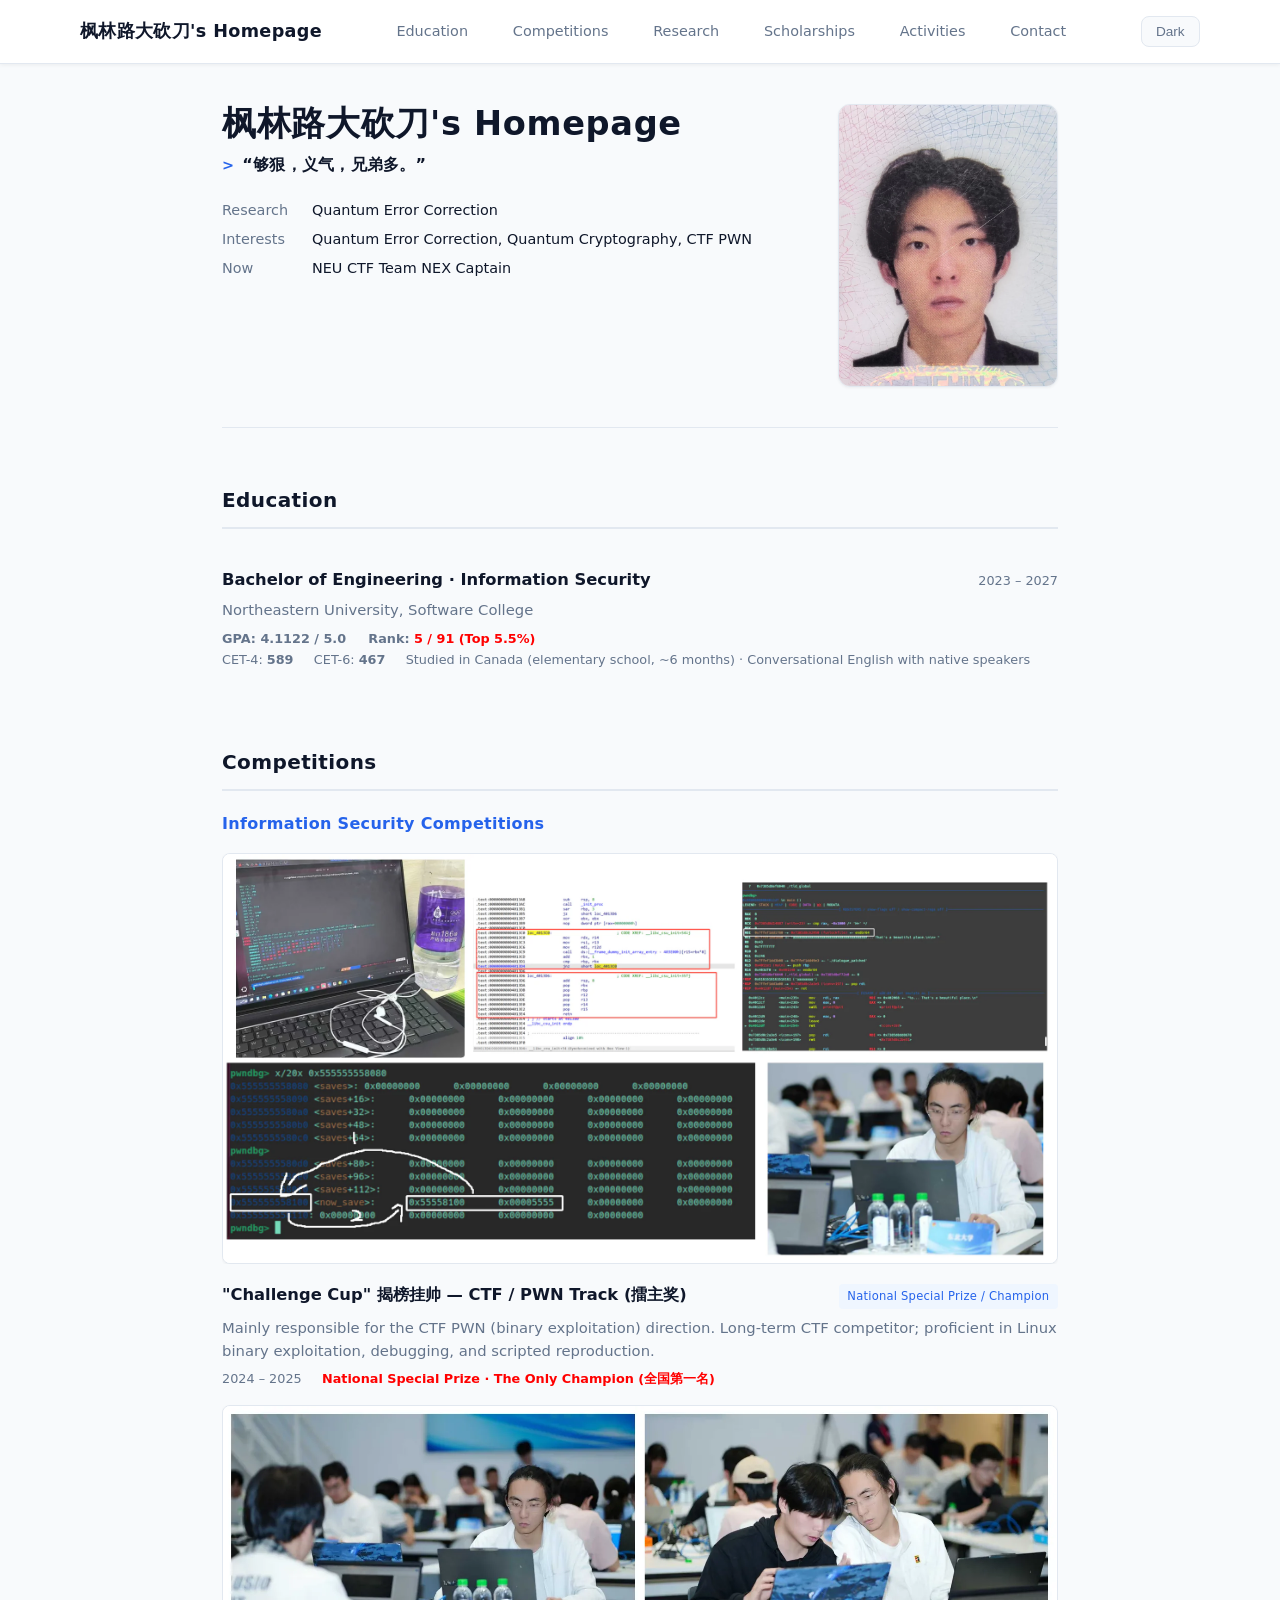
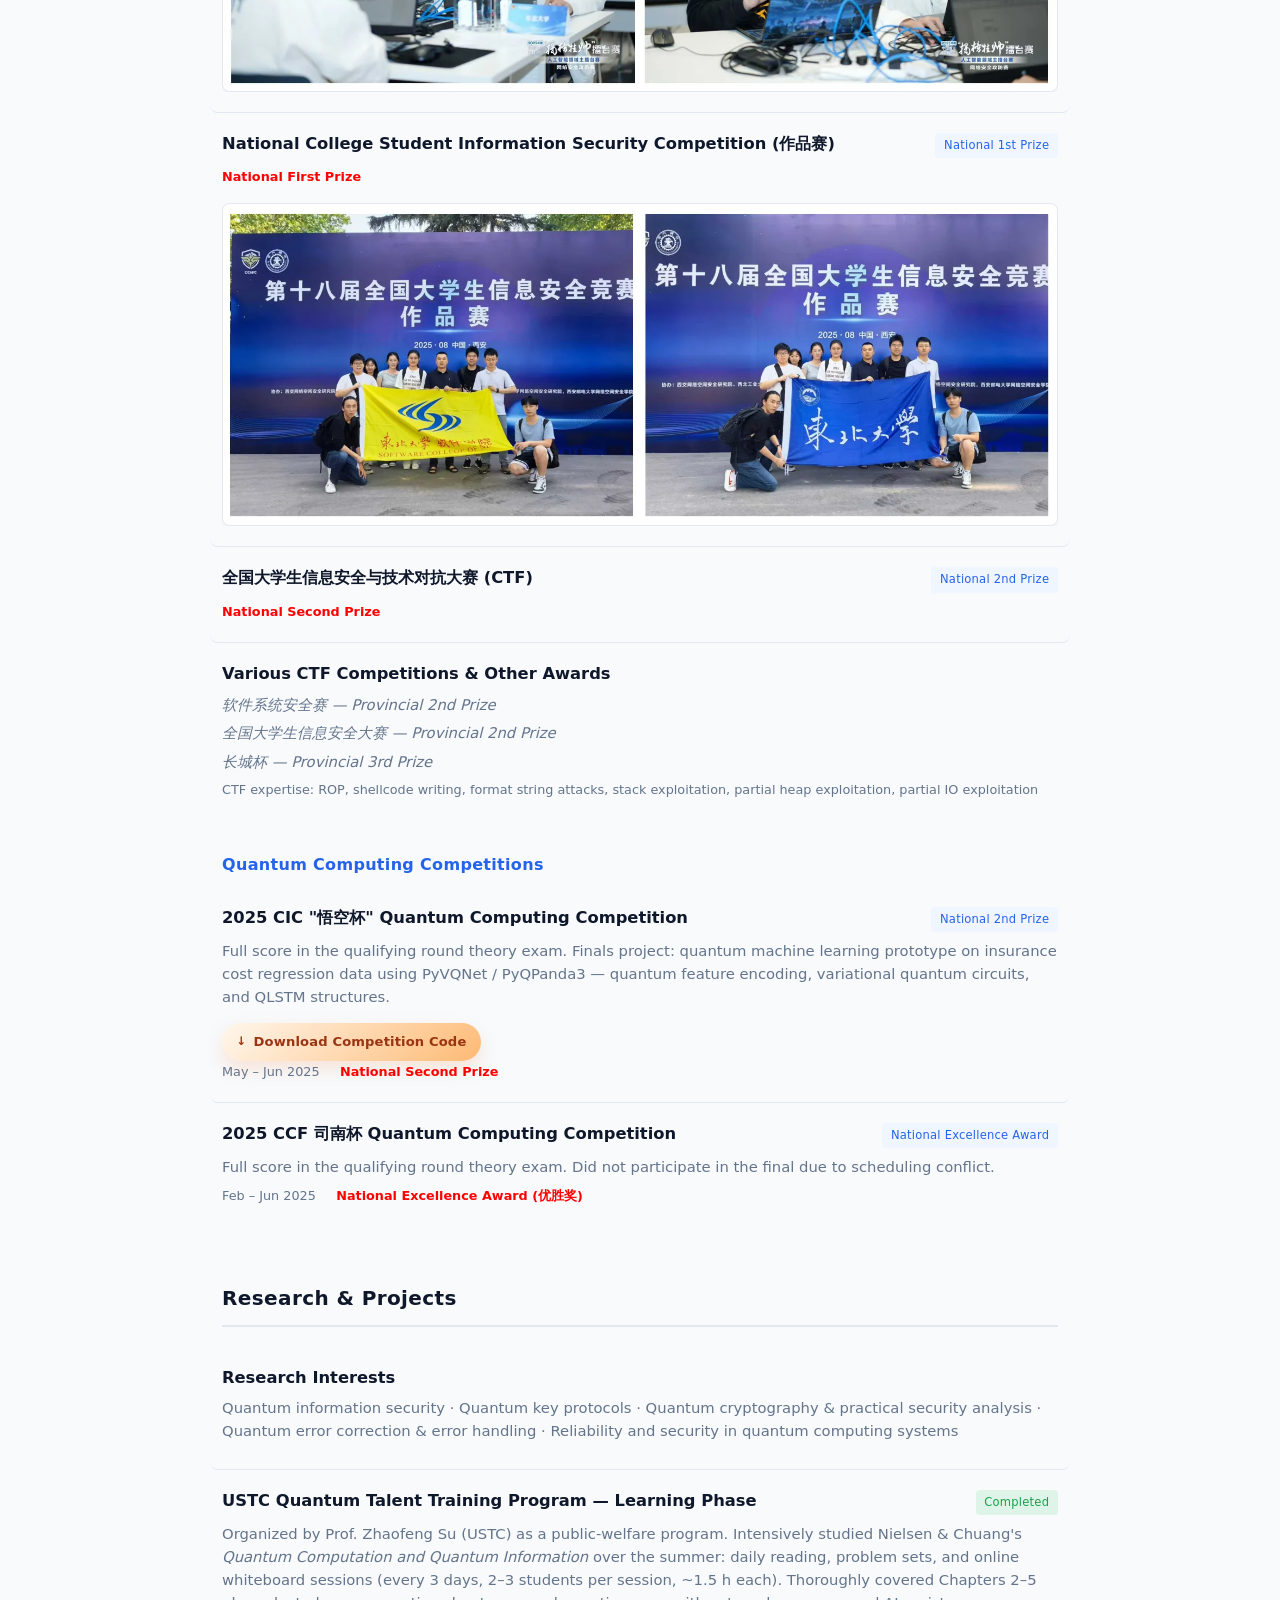
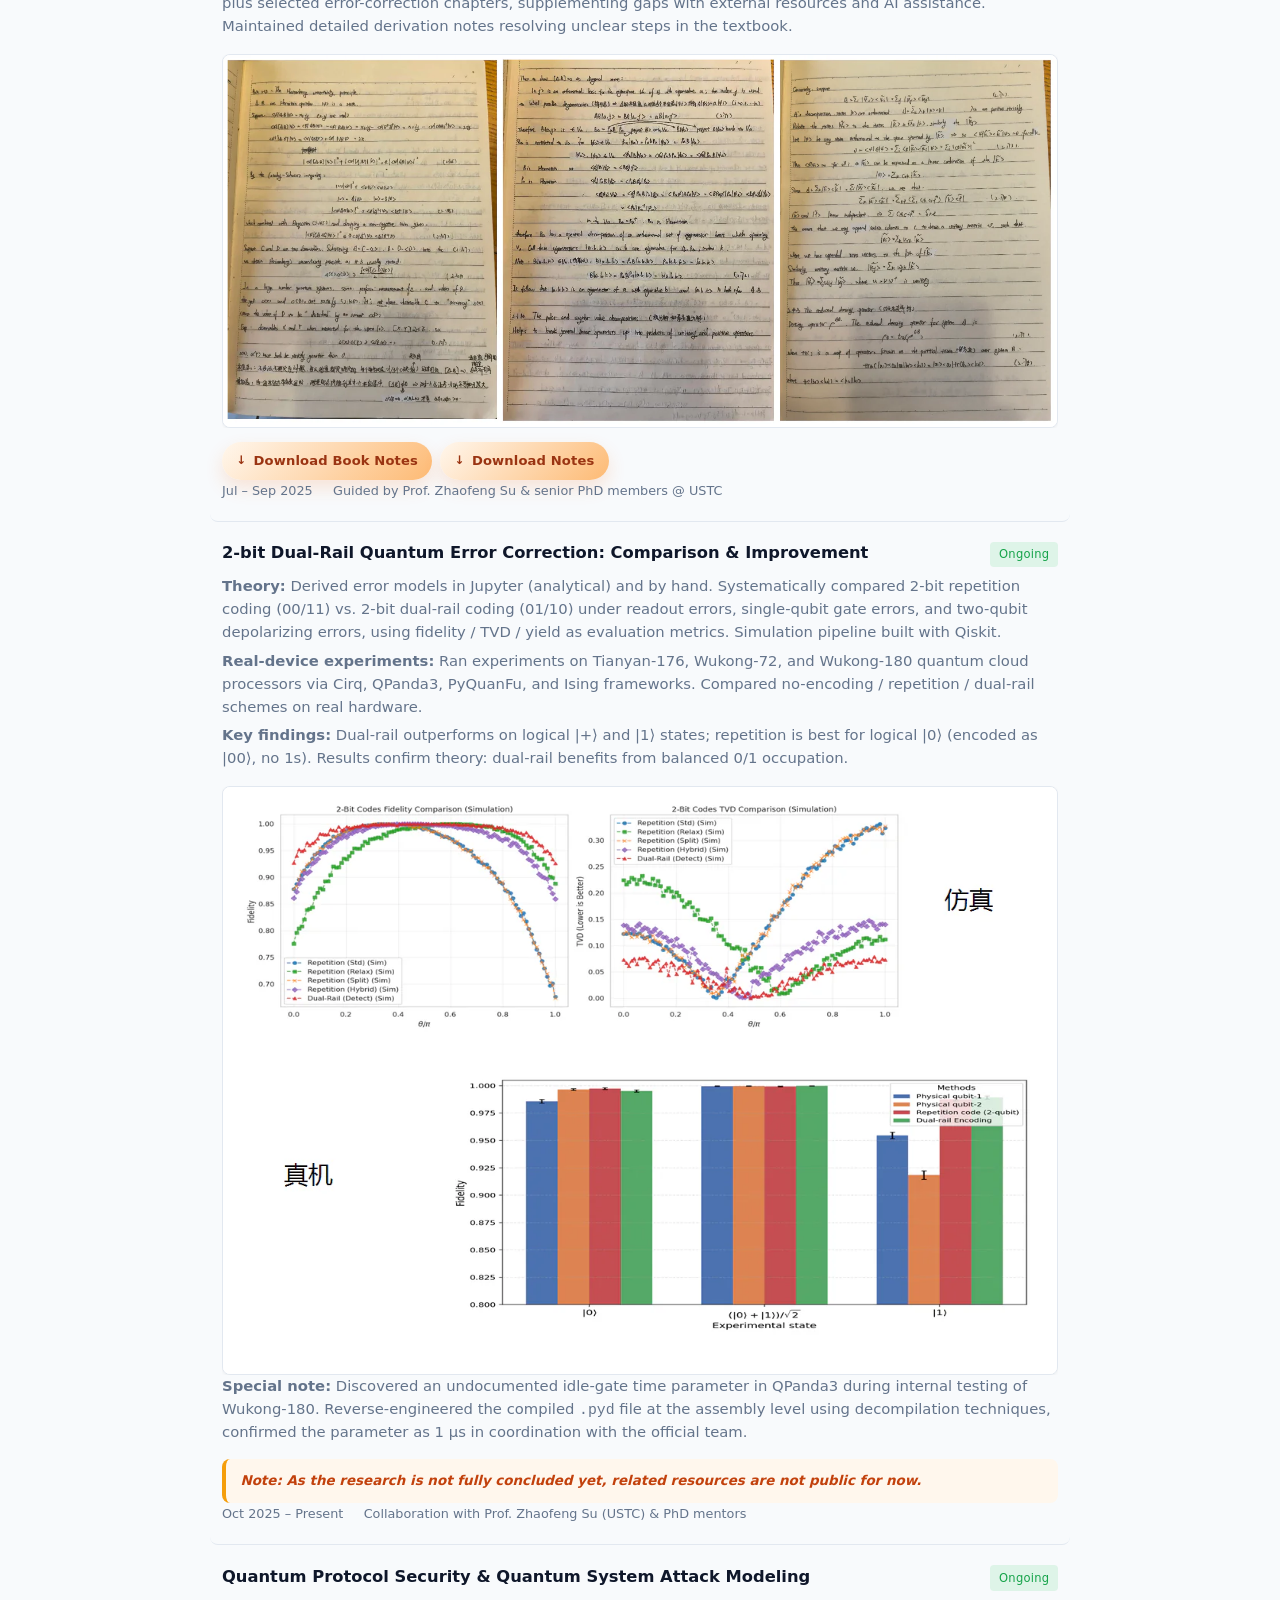
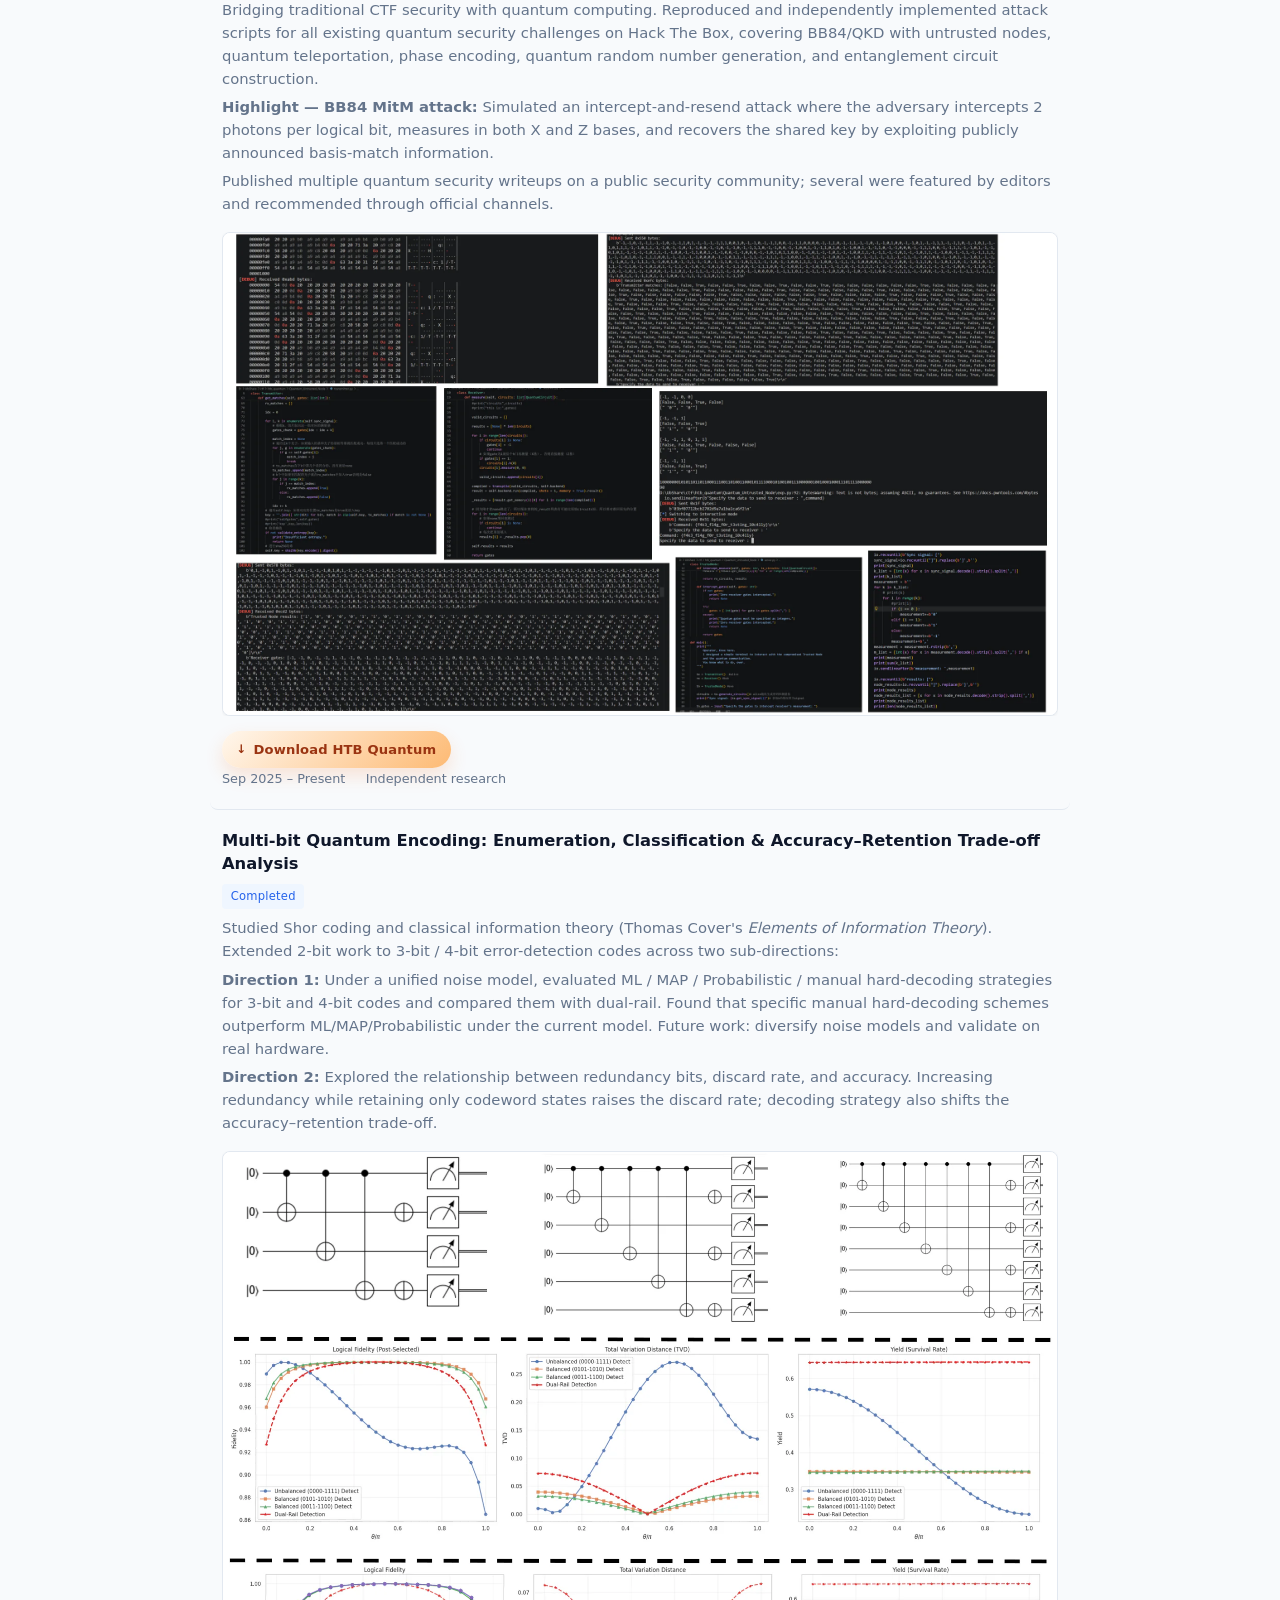
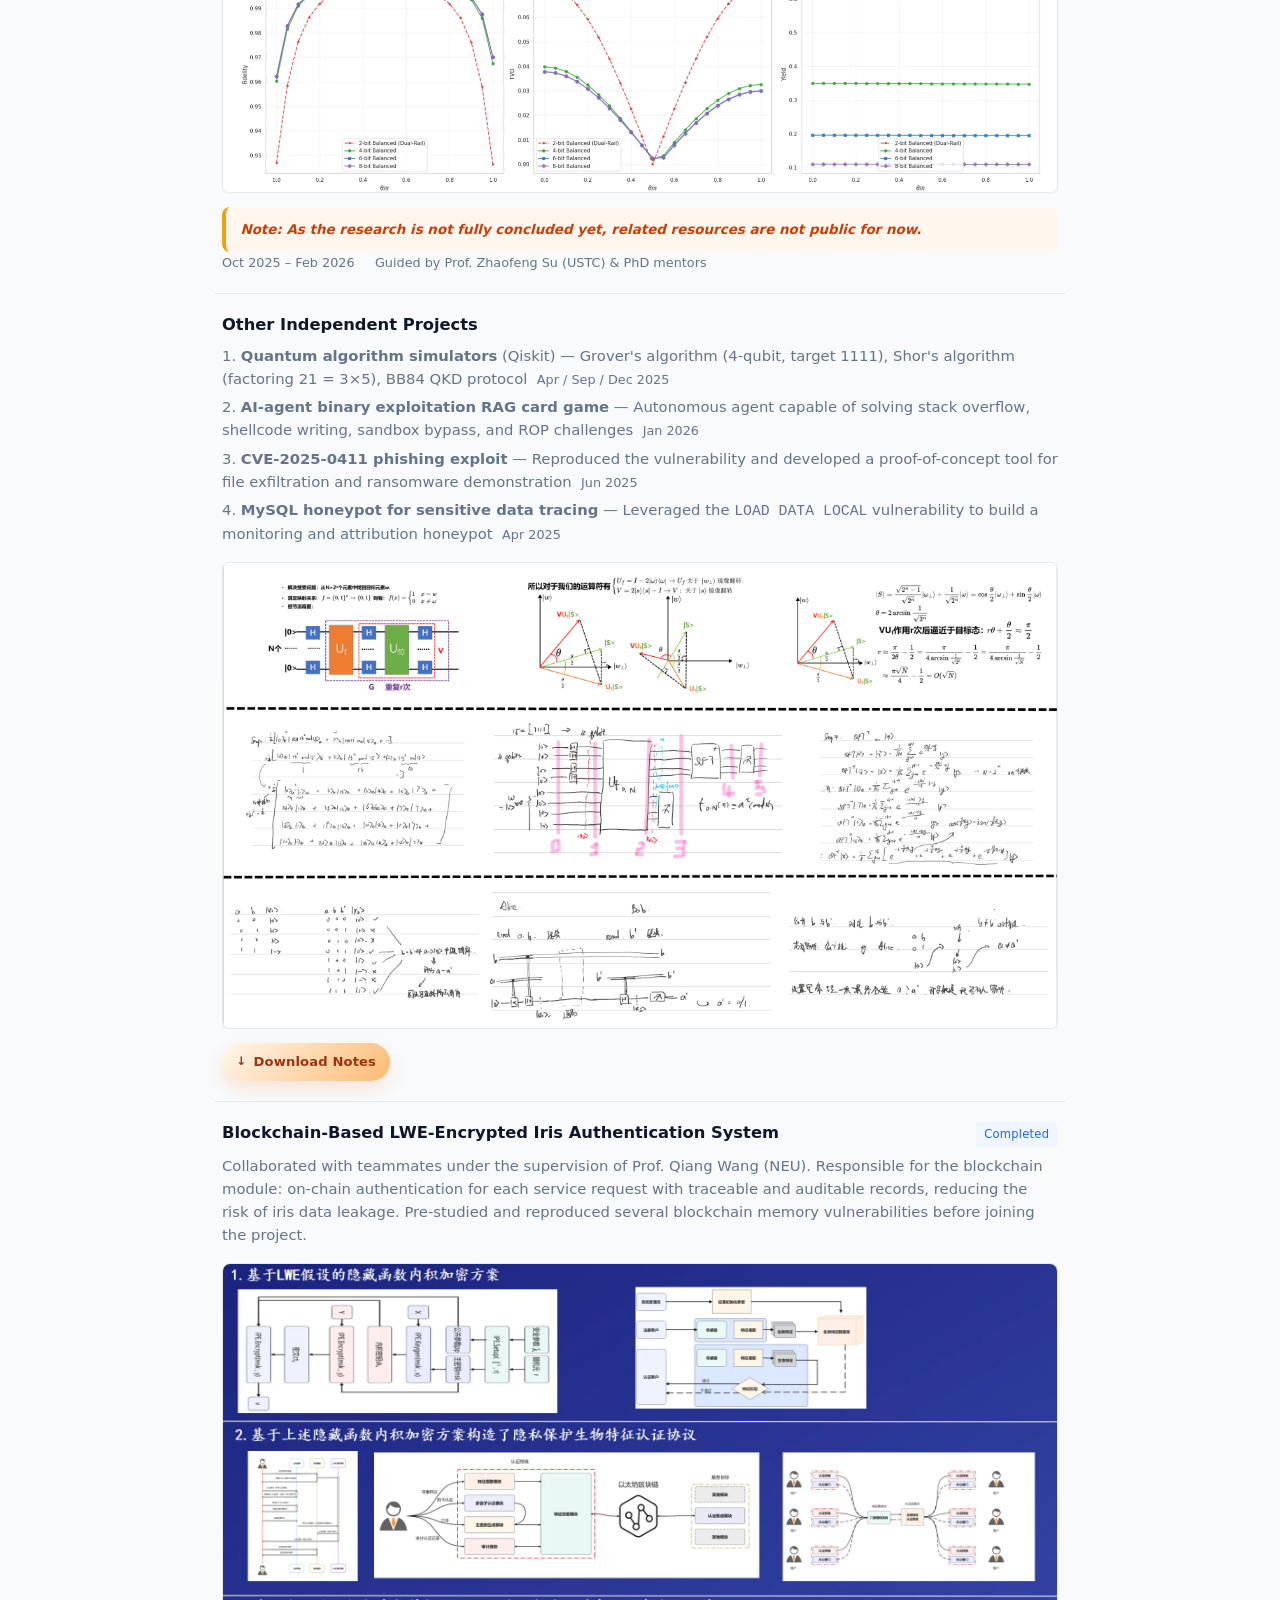
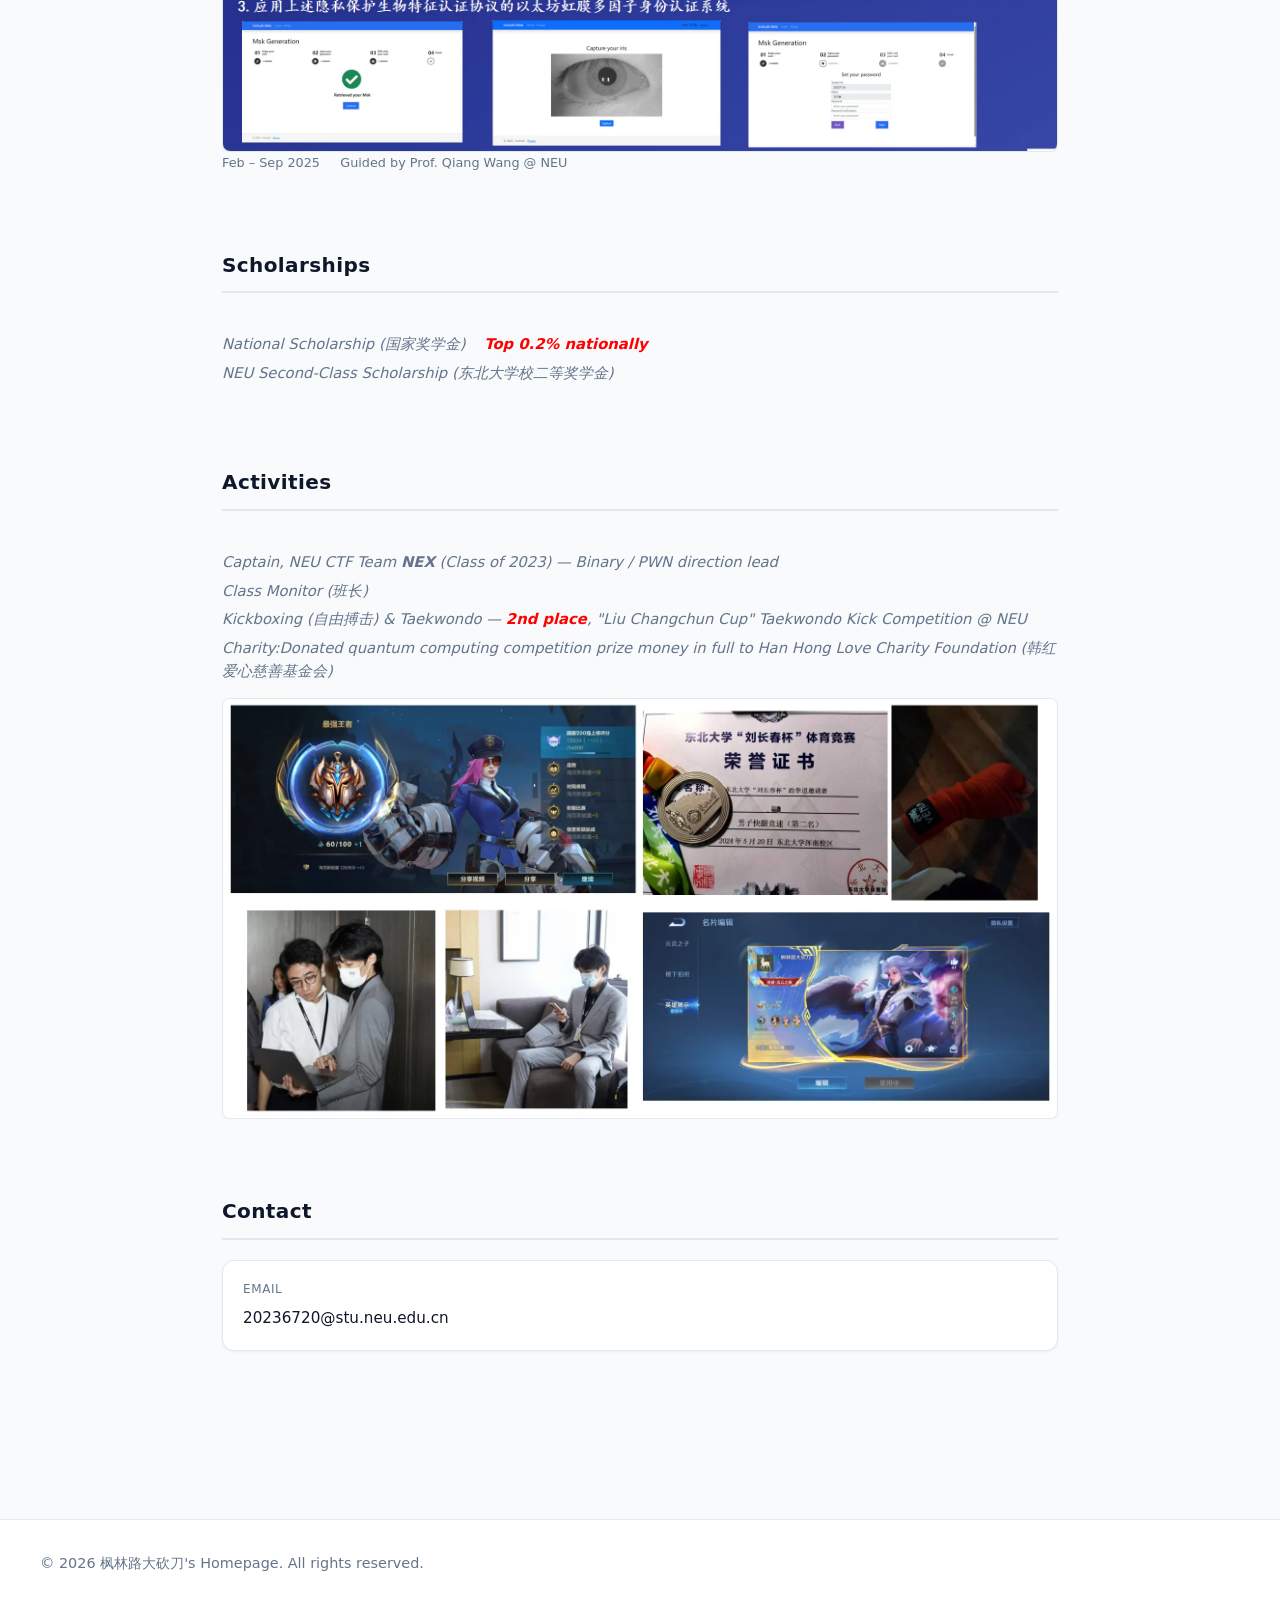
==== commit ecb30e64: "Switch new homepage images to WebP" ====
--- a/index.html
+++ b/index.html
@@ -86,7 +86,7 @@
                     <p class="entry-desc">Mainly responsible for the CTF PWN (binary exploitation) direction. Long-term CTF competitor; proficient in Linux binary exploitation, debugging, and scripted reproduction.</p>
                     <p class="entry-meta">2024 – 2025 &nbsp;&nbsp;&nbsp; <span style="font-weight:bold;color:red;">National Special Prize · The Only Champion (全国第一名)</span></p>
                     <figure class="entry-figure">
-                        <img src="59785deff55ec7f9e04e4f7f1a3fe00d.png" alt="Challenge Cup CTF and PWN competition现场照片" width="1618" height="552" loading="lazy" decoding="async">
+                        <img src="59785deff55ec7f9e04e4f7f1a3fe00d.webp" alt="Challenge Cup CTF and PWN competition现场照片" width="1618" height="552" loading="lazy" decoding="async">
                     </figure>
                 </div>
 
@@ -97,7 +97,7 @@
                     </div>
                     <p class="entry-meta"><span style="font-weight:bold;color:red;">National First Prize</span></p>
                     <figure class="entry-figure">
-                        <img src="67139742942c930b6ee5f10e62ac7fec.png" alt="National College Student Information Security Competition works division group photo" width="1534" height="590" loading="lazy" decoding="async">
+                        <img src="67139742942c930b6ee5f10e62ac7fec.webp" alt="National College Student Information Security Competition works division group photo" width="1534" height="590" loading="lazy" decoding="async">
                     </figure>
                 </div>
 
@@ -308,7 +308,7 @@
                 <p class="entry-desc placeholder">Kickboxing (自由搏击) &amp; Taekwondo — <span style="font-weight:bold;color:red;">2nd place</span>, "Liu Changchun Cup" Taekwondo Kick Competition @ NEU</p>
                 <p class="entry-desc placeholder">Charity:Donated quantum computing competition prize money in full to Han Hong Love Charity Foundation (韩红爱心慈善基金会)</p>
                 <figure class="entry-figure">
-                    <img src="3de3d828a8e0efd41b9dda900db17b19.png" alt="Activities collage including competition, sports, and daily life moments" width="1728" height="868" loading="lazy" decoding="async">
+                    <img src="3de3d828a8e0efd41b9dda900db17b19.webp" alt="Activities collage including competition, sports, and daily life moments" width="1728" height="868" loading="lazy" decoding="async">
                 </figure>
             </div>
         </section>
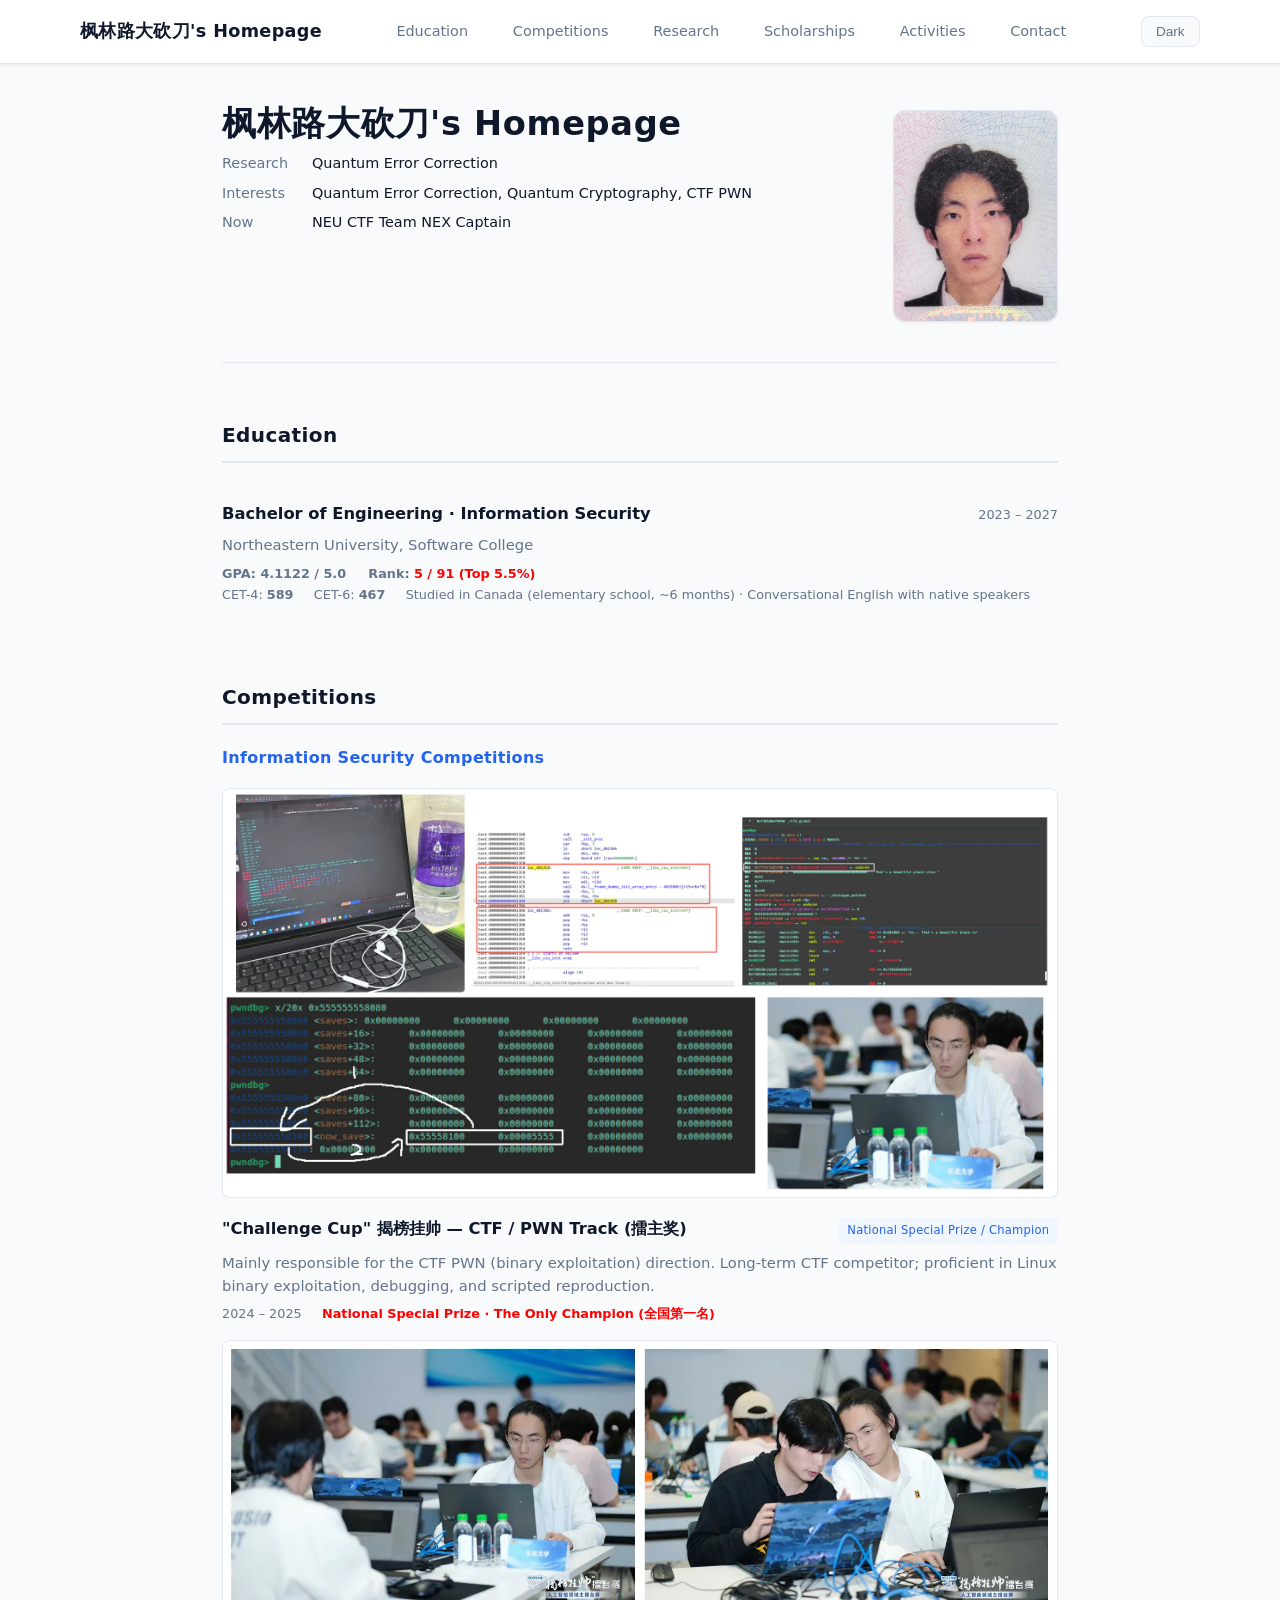
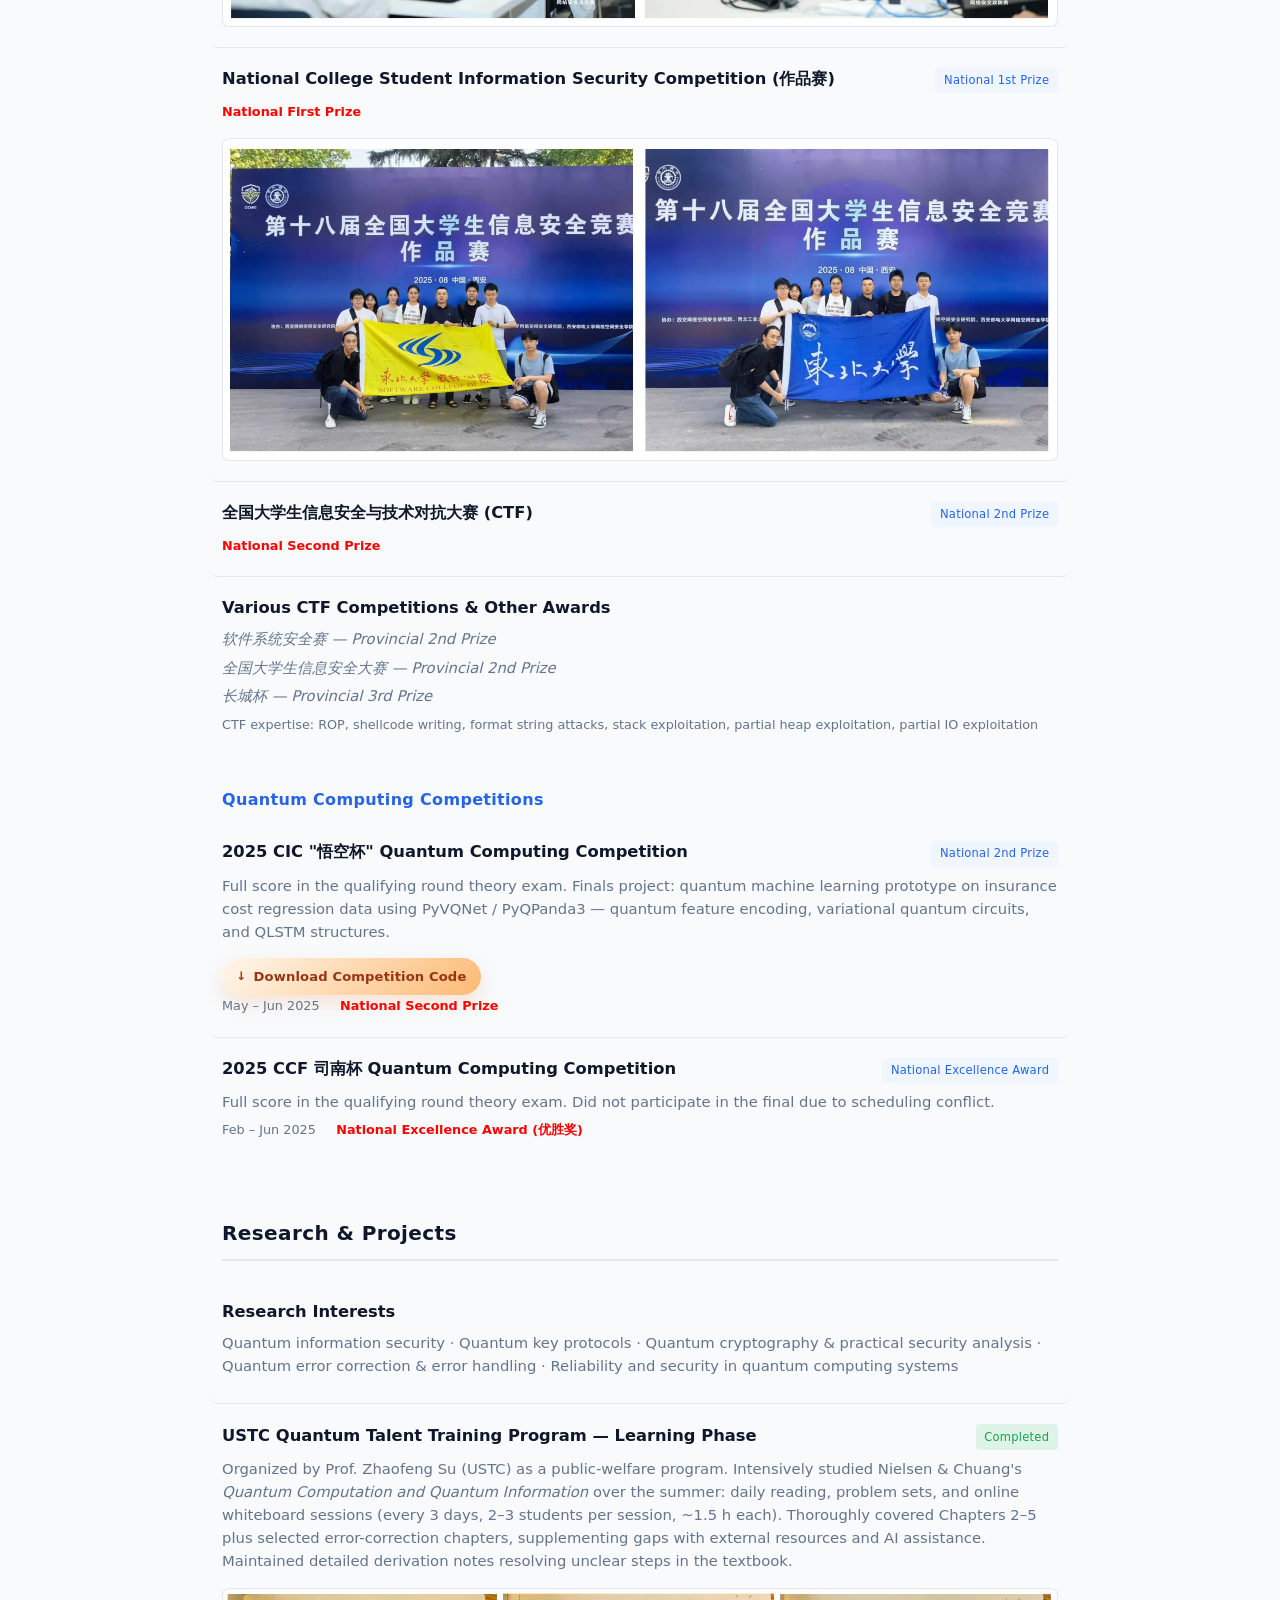
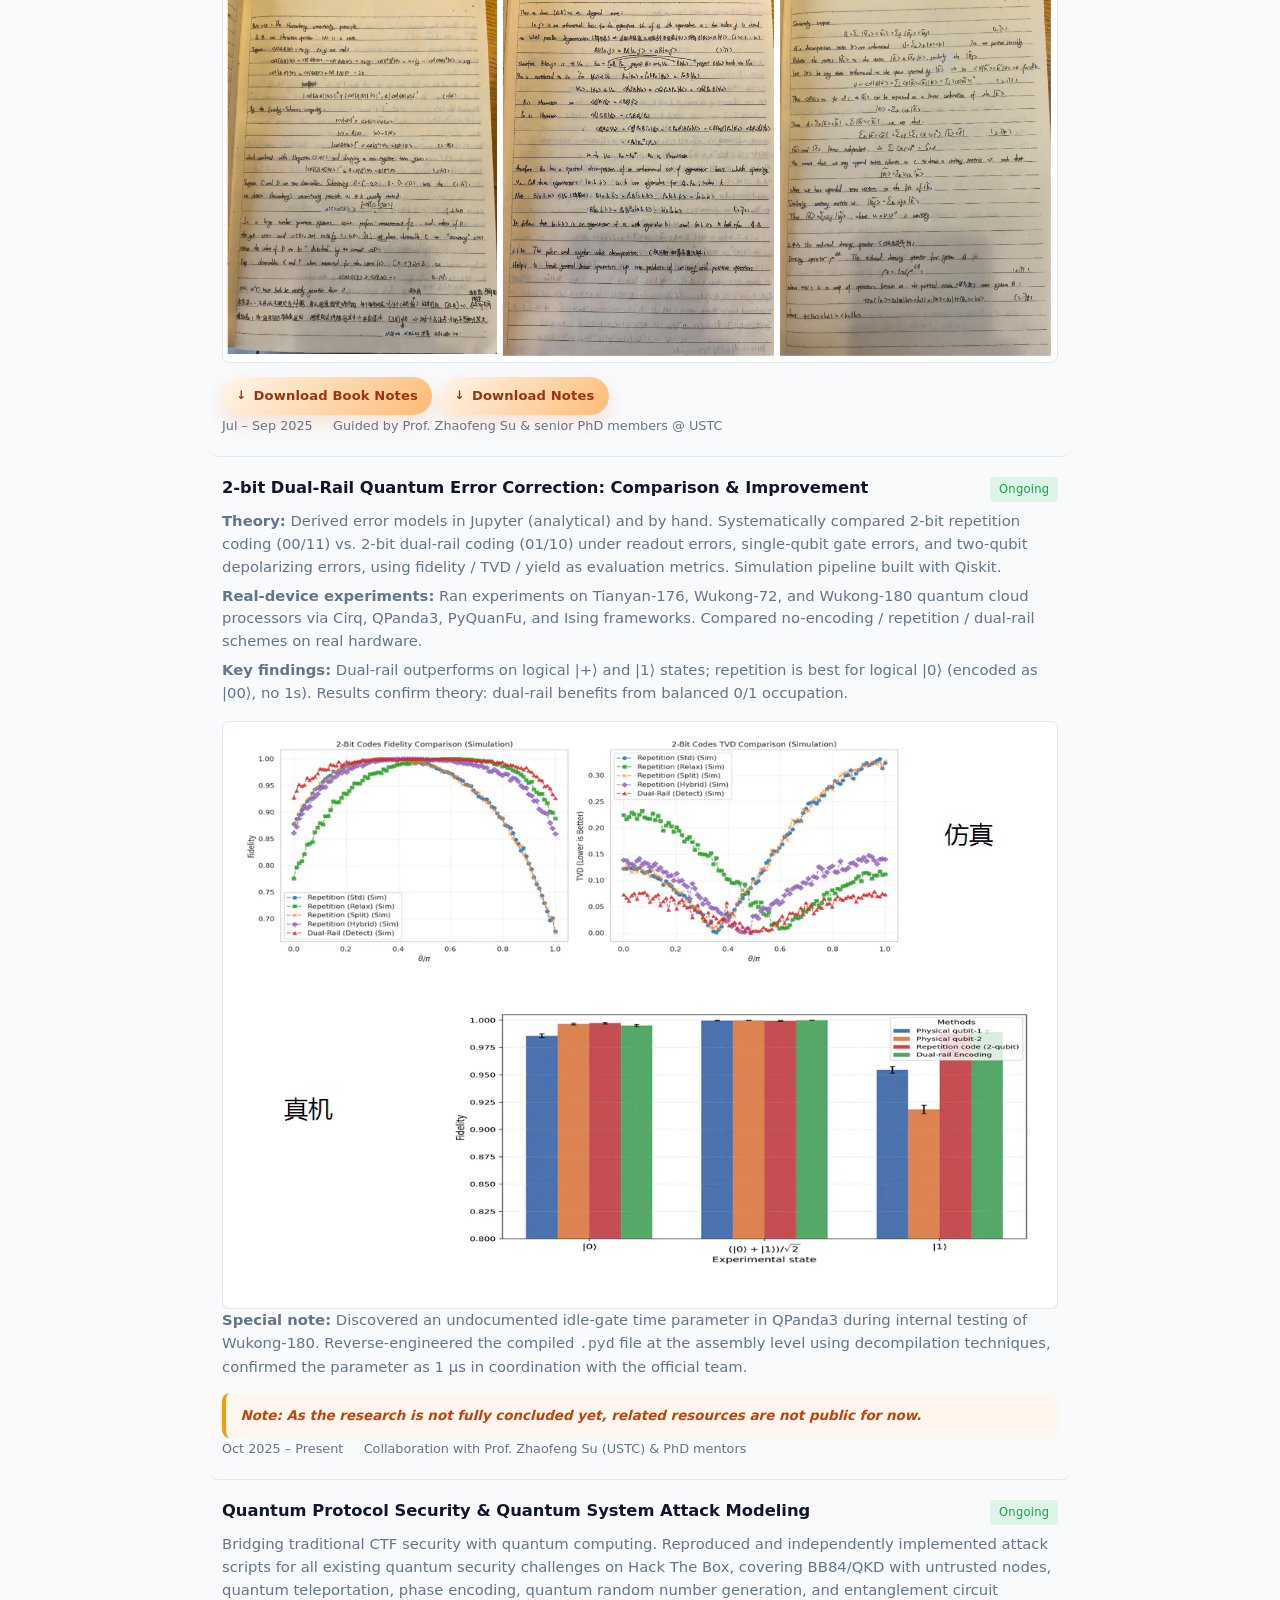
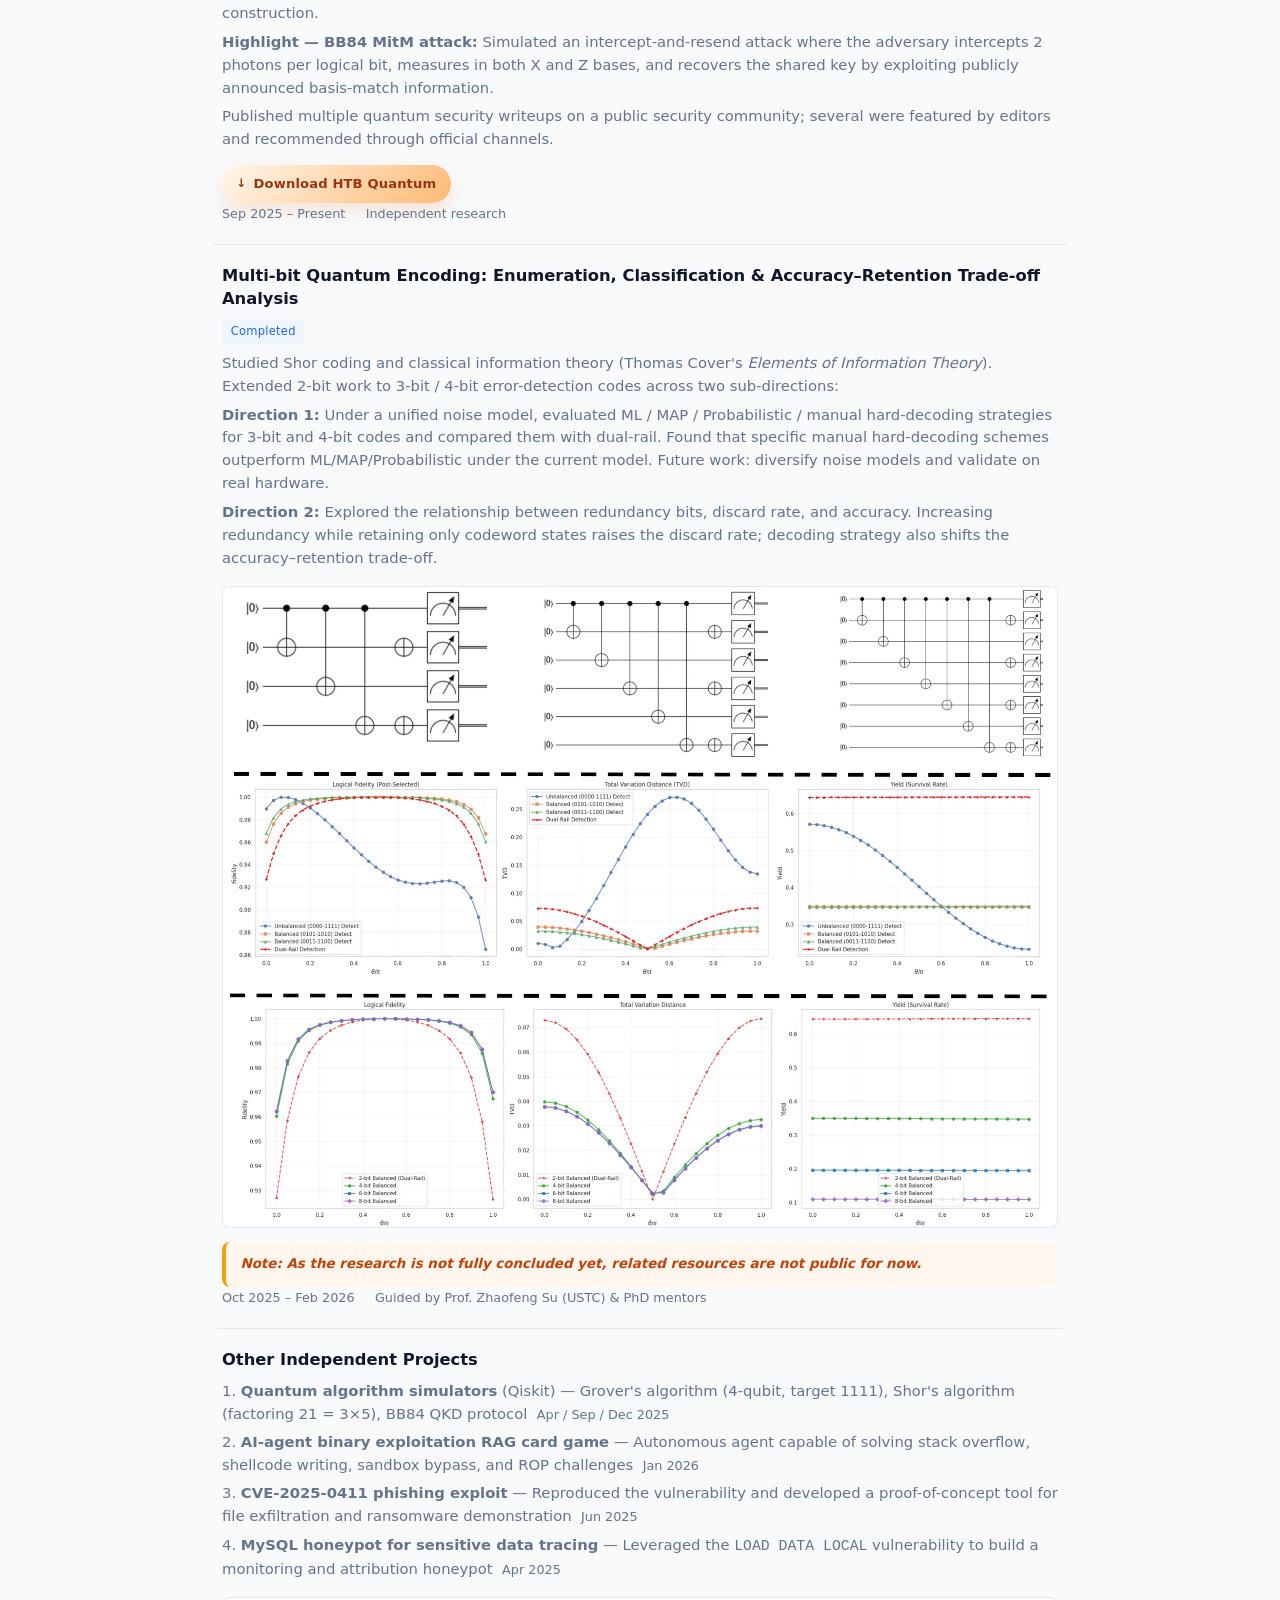
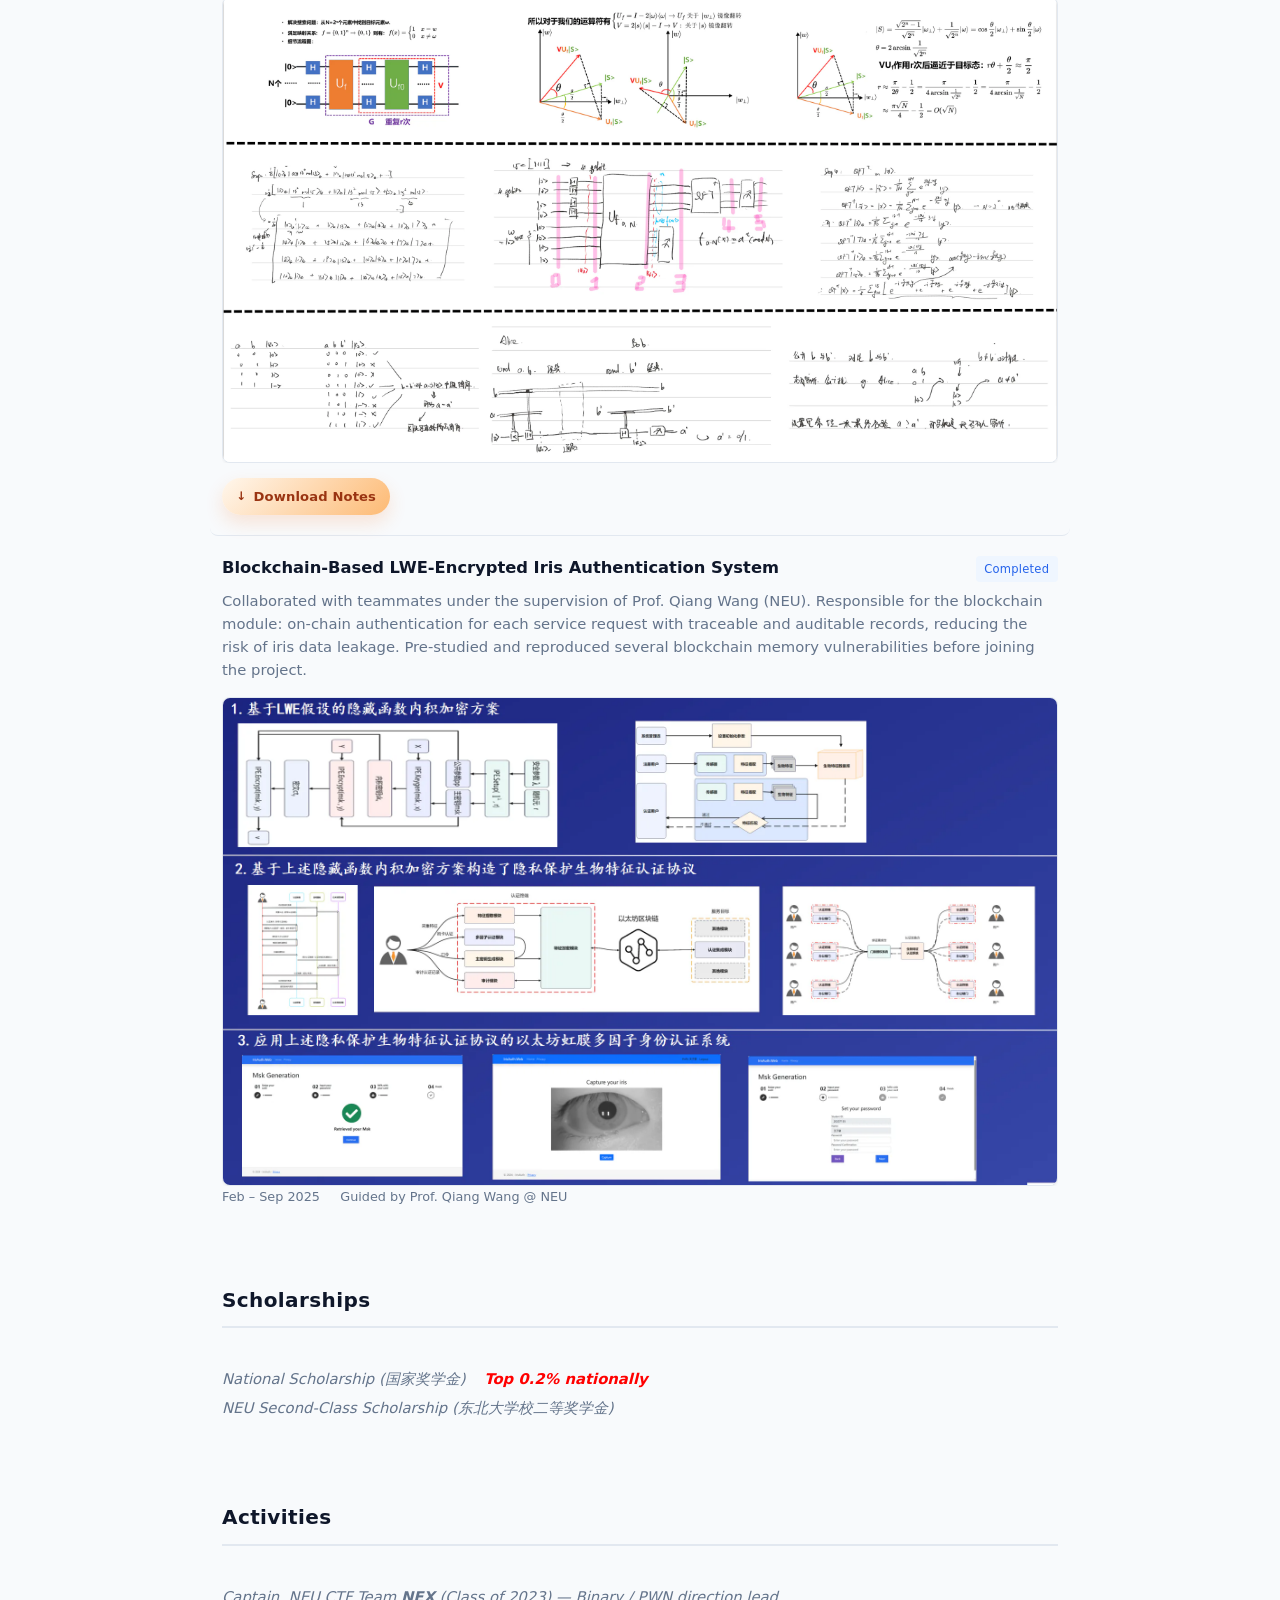
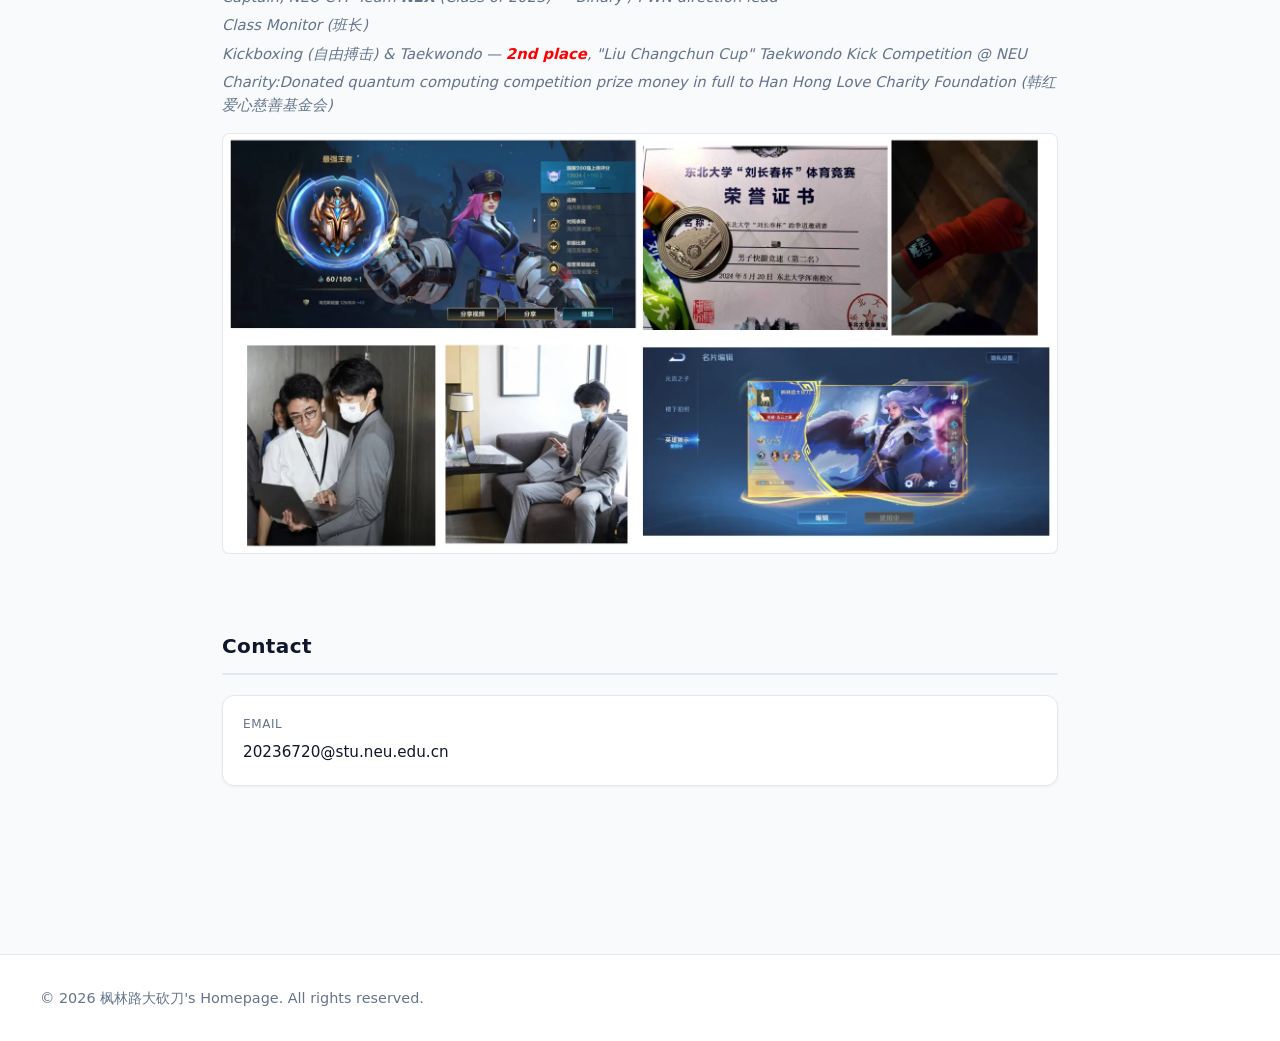
==== commit d4d94b82: "Adjust homepage hero layout and remove heavy image" ====
--- a/index.html
+++ b/index.html
@@ -28,7 +28,6 @@
             <div class="hero-inner">
                 <div class="hero-text">
                     <h1 class="hero-name">枫林路大砍刀's Homepage</h1>
-                    <p class="hero-quote">“够狠，义气，兄弟多。”</p>
                     <dl class="hero-info">
                         <dt>Research</dt>
                         <dd>Quantum Error Correction</dd>
@@ -219,9 +218,6 @@
                 <p class="entry-desc">
                     Published multiple quantum security writeups on a public security community; several were featured by editors and recommended through official channels.
                 </p>
-                <figure class="entry-figure">
-                    <img src="quantum-protocol-security.webp" alt="Quantum protocol security debugging and attack analysis screenshots" width="2014" height="1164" loading="lazy" decoding="async">
-                </figure>
                 <div class="entry-links">
                     <a href="downloads/htb-quantum.html" class="btn">Download HTB Quantum</a>
                 </div>
--- a/styles.css
+++ b/styles.css
@@ -208,30 +208,7 @@
     min-height: 1.6em;
 }
 
-.hero-quote {
-    display: flex;
-    align-items: center;
-    gap: 0.5rem;
-    width: fit-content;
-    max-width: 100%;
-    font-size: 1rem;
-    color: var(--text);
-    font-weight: 600;
-    font-style: normal;
-    margin-bottom: 1.25rem;
-    line-height: 1.65;
-    letter-spacing: 0.015em;
-}
-
-.hero-quote::before {
-    content: ">";
-    color: var(--accent);
-    font-size: 0.9rem;
-    line-height: 1;
-    flex-shrink: 0;
-}
-
-.hero-info {
+.hero-info {
     font-size: 0.9rem;
     display: grid;
     gap: 0.35rem 1.5rem;
@@ -245,16 +222,18 @@
     margin: 0;
 }
 
-.hero-photo-wrap {
-    width: 100%;
-    max-width: 220px;
-    border-radius: var(--radius);
-    overflow: hidden;
-    border: 1px solid var(--border);
-    background: var(--surface);
-    box-shadow: var(--shadow-sm);
-    transition: border-color var(--ease), box-shadow var(--ease);
-}
+.hero-photo-wrap {
+    width: 100%;
+    max-width: 165px;
+    border-radius: var(--radius);
+    overflow: hidden;
+    border: 1px solid var(--border);
+    background: var(--surface);
+    box-shadow: var(--shadow-sm);
+    transition: border-color var(--ease), box-shadow var(--ease);
+    justify-self: end;
+    margin-top: 0.35rem;
+}
 .hero-photo-wrap:hover {
     border-color: var(--accent);
     box-shadow: 0 4px 12px rgba(37, 99, 235, 0.1);
@@ -635,9 +614,10 @@
     .hero-name {
         font-size: 1.75rem;
     }
-    .hero-photo-wrap {
-        max-width: 180px;
-    }
+    .hero-photo-wrap {
+        max-width: 135px;
+        margin-top: 0;
+    }
 
     .block {
         margin-bottom: 2.5rem;
